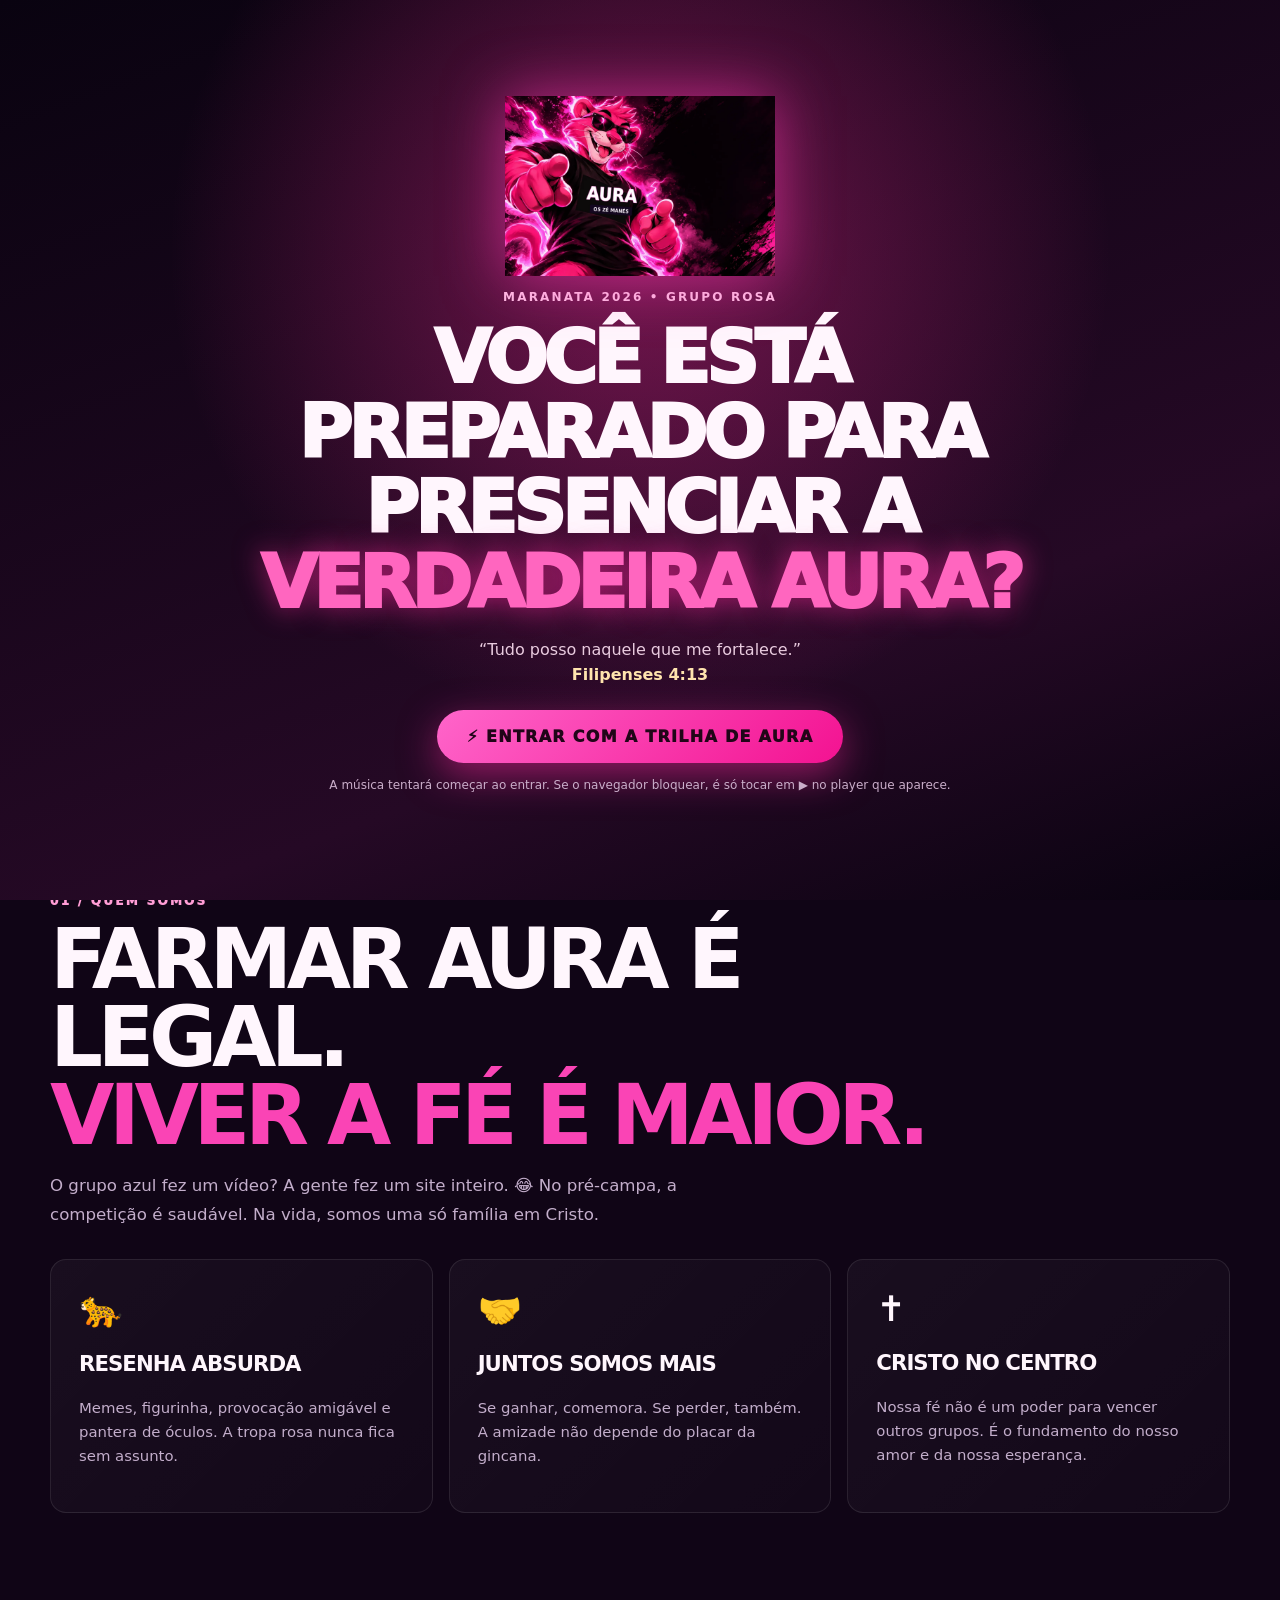
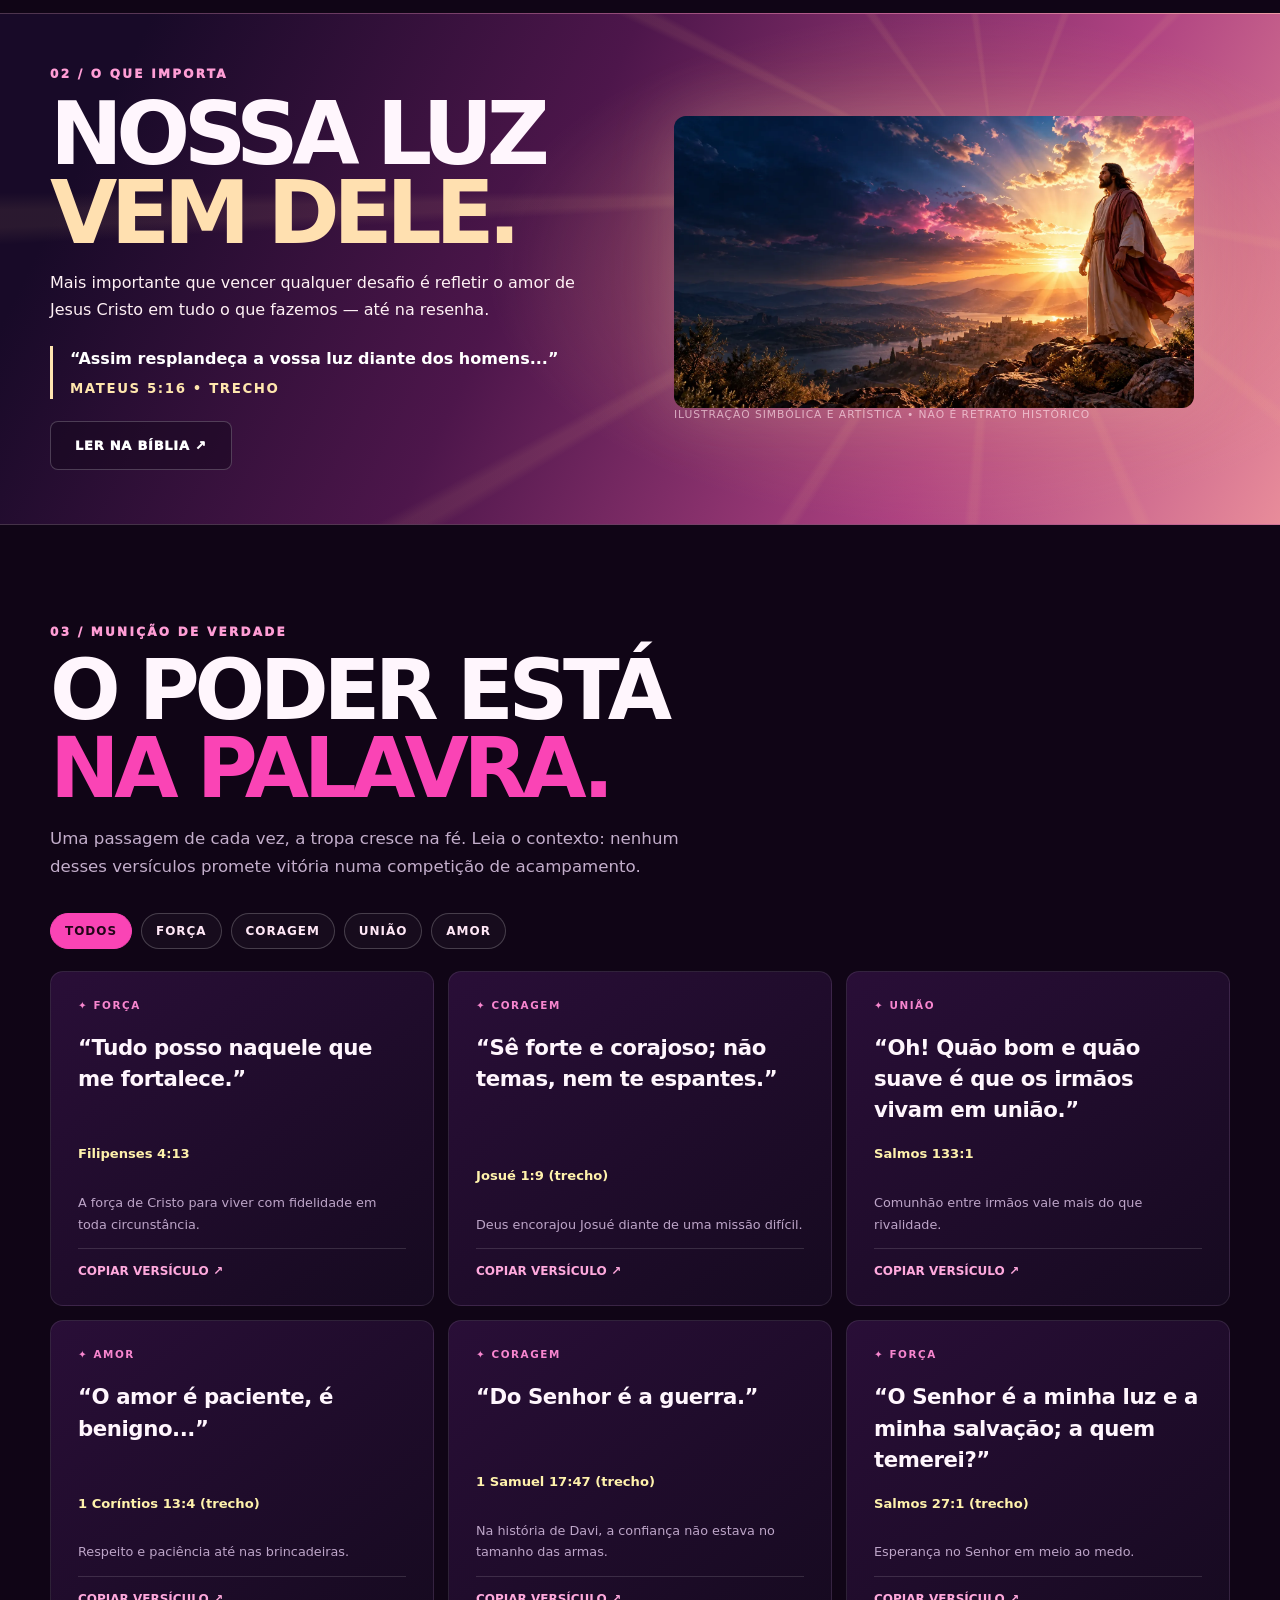
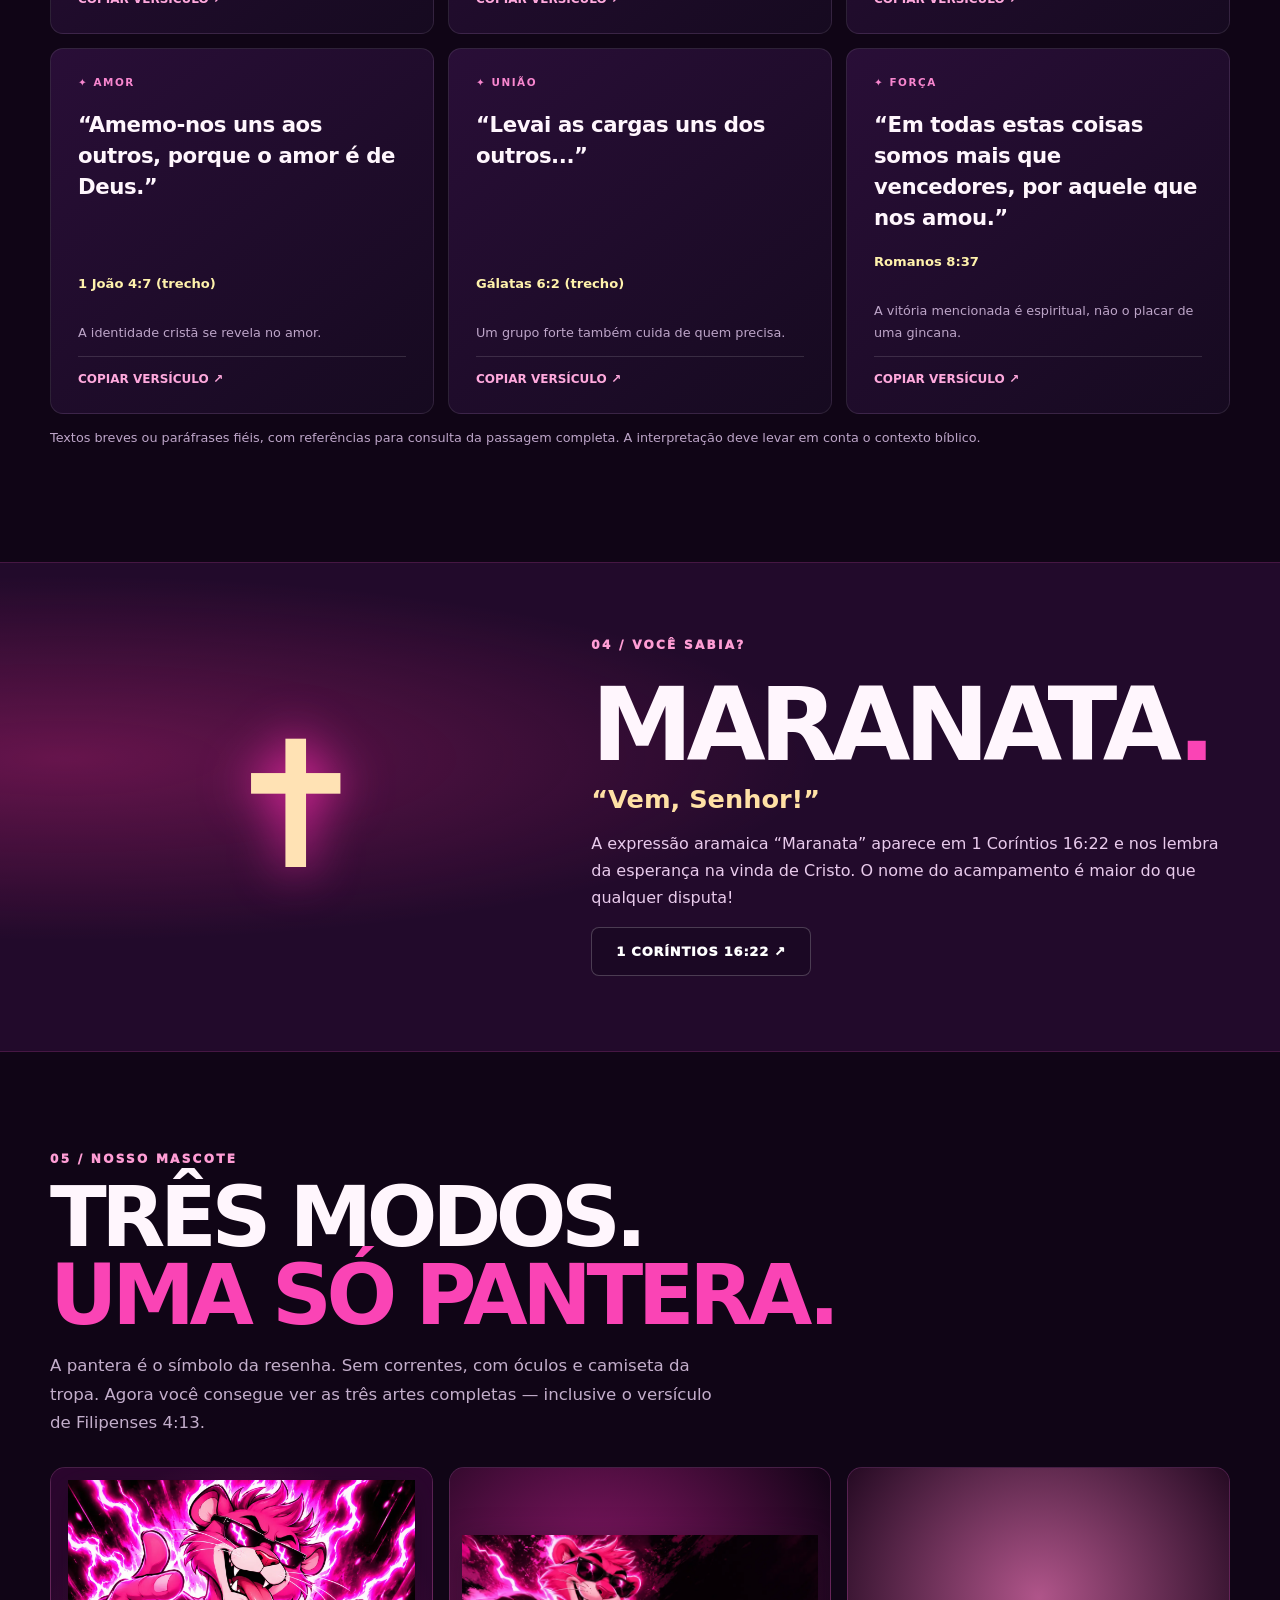
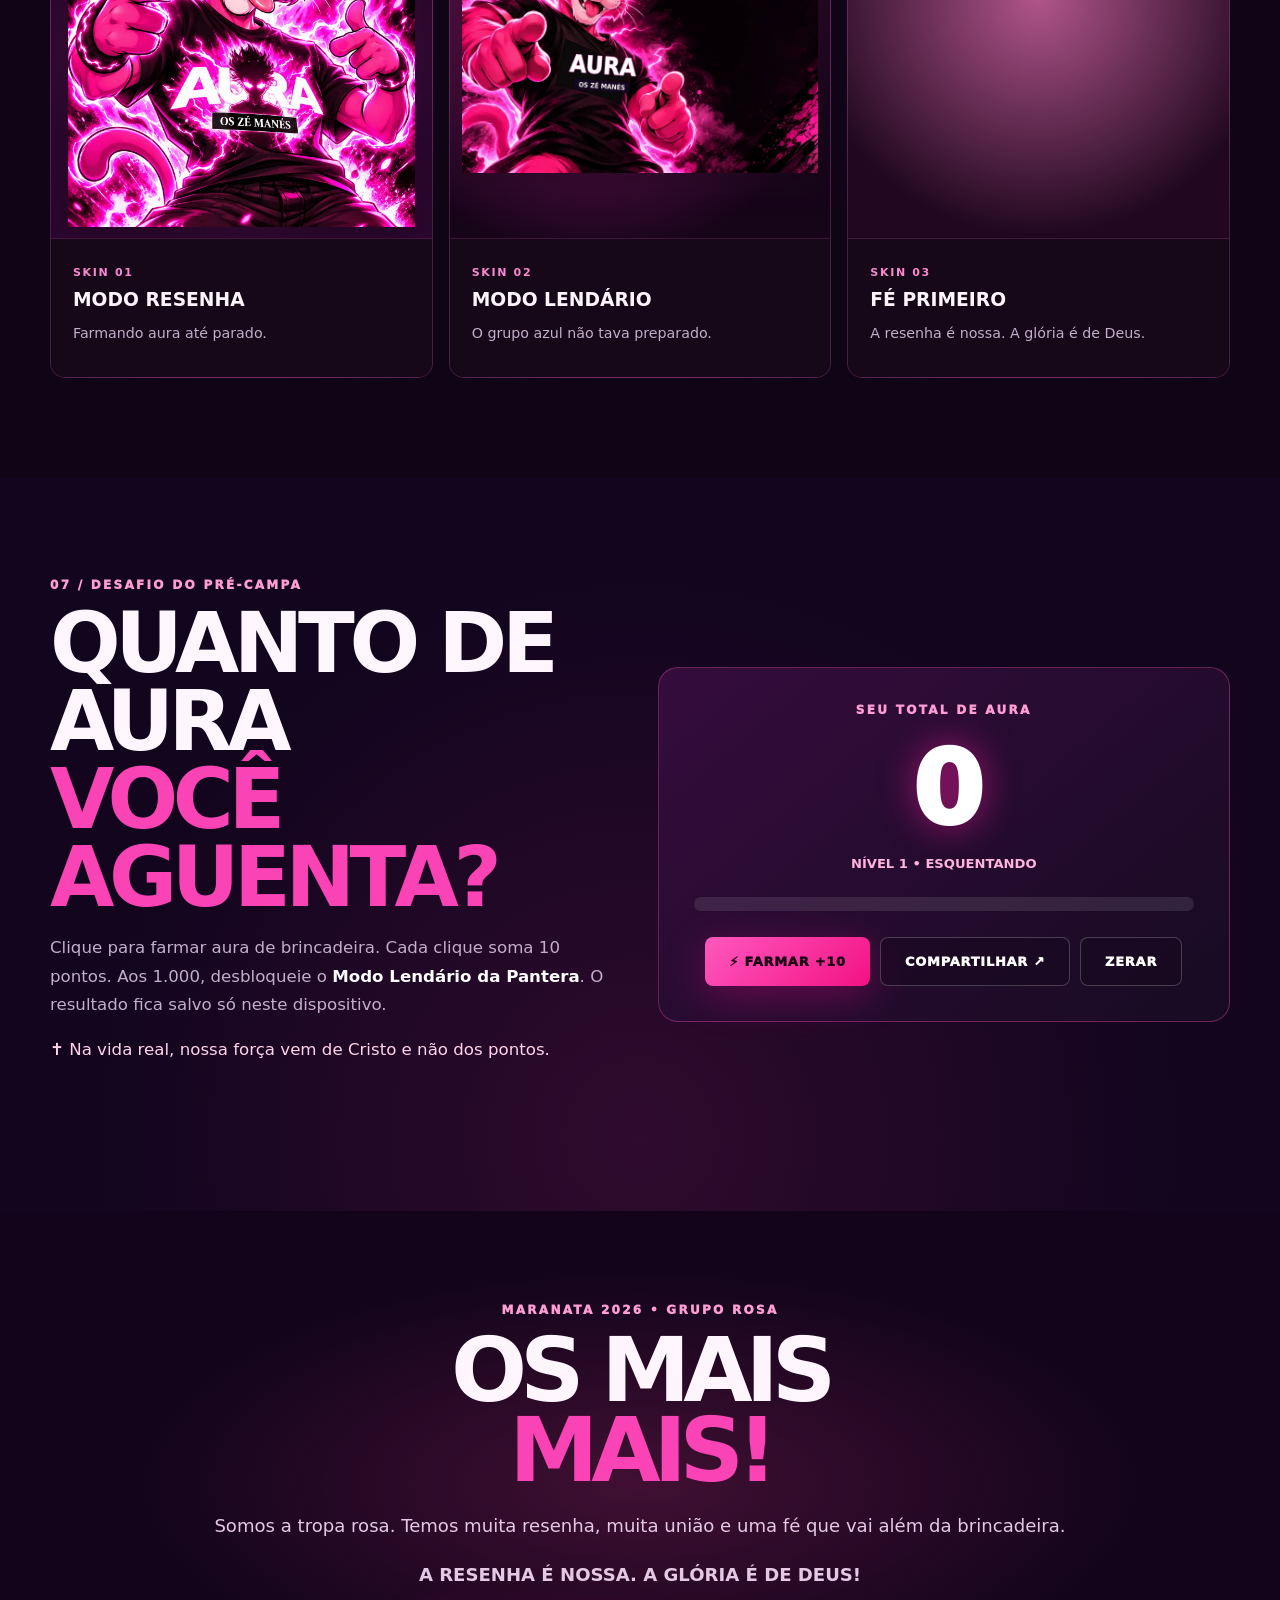
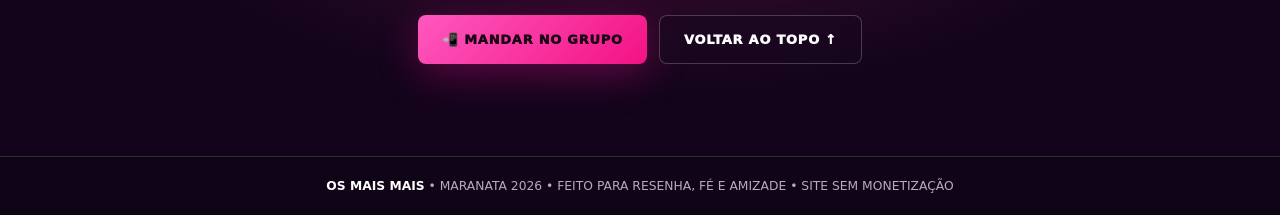
==== index.html @ e566dcb0 "feat: melhorar enquadramento da galeria e tornar trilha do YouTube controlável em navegadores" ====
<!doctype html>
<html lang="pt-BR">
<head>
<meta charset="utf-8"><meta name="viewport" content="width=device-width,initial-scale=1">
<meta name="theme-color" content="#100417">
<meta name="description" content="OS MAIS MAIS. A tropa rosa do Maranata 2026: fé, resenha, pantera e aura de brincadeira!">
<meta property="og:title" content="OS MAIS MAIS — A AURA DESPERTOU">
<meta property="og:description" content="O grupo rosa chegou. A resenha é nossa. A glória é de Deus! Maranata 2026.">
<meta property="og:type" content="website">
<title>Os Mais Mais | A Aura Despertou — Maranata 2026</title>
<style>
:root{--bg:#100516;--black:#07020d;--pink:#fa44b5;--hot:#ff158e;--soft:#fface0;--white:#fff6fd;--muted:#c3aecb;--edge:#ffffff18;--gold:#ffe2a2}
*{box-sizing:border-box}html{scroll-behavior:smooth}body{margin:0;background:var(--bg);color:var(--white);font-family:system-ui,-apple-system,Segoe UI,Roboto,Arial,sans-serif;overflow-x:hidden}button,input{font:inherit}button{cursor:pointer}a{color:inherit;text-decoration:none}a:focus-visible,button:focus-visible{outline:3px solid #fff;outline-offset:3px}::selection{background:#fa44b5;color:#12041b}.container{width:min(1180px,calc(100% - 38px));margin:auto}.visually-hidden{position:absolute;clip-path:inset(50%);width:1px;height:1px;overflow:hidden}.skip{position:absolute;left:10px;top:-70px;padding:10px;background:#fff;color:#000;z-index:99}.skip:focus{top:10px}
nav{position:sticky;top:0;z-index:40;background:#100516db;backdrop-filter:blur(22px);border-bottom:1px solid #ffffff20}.nav-row{display:flex;align-items:center;justify-content:space-between;gap:18px;min-height:74px}.logo{font-size:1.24rem;letter-spacing:-.045em;font-weight:1000;white-space:nowrap}.logo b{color:var(--pink)}.logo small{font-size:.56rem;display:block;letter-spacing:.24em;font-weight:700;color:#c8a5ce;margin-top:2px}.menu{display:flex;gap:22px;align-items:center;font-size:.76rem;font-weight:850;letter-spacing:.07em}.menu a{opacity:.81}.menu a:hover{color:var(--soft);opacity:1}.menu-button{display:none}.pill{border:1px solid #fa44b550;background:#fa44b51e;color:#ffe6f8;font-size:.7rem;font-weight:850;padding:11px 15px;border-radius:999px;white-space:nowrap}
.hero{position:relative;min-height:680px;background:radial-gradient(ellipse 60% 65% at 68% 38%,#dc0e77a1,transparent 70%),radial-gradient(ellipse 60% 50% at 32% 20%,#611b8660,transparent),linear-gradient(115deg,#090311 0%,#1a041b 60%,#25041d 100%);overflow:hidden;border-bottom:1px solid #fa44b520}.hero:before{content:"";position:absolute;inset:-30%;background:repeating-conic-gradient(from 9deg at 68% 48%,transparent 0 13deg,#ff3ead18 13.5deg 14deg,transparent 14.5deg 27deg);animation:turn 34s linear infinite;pointer-events:none}.hero:after{content:"";position:absolute;inset:0;background:linear-gradient(90deg,#0c0316 0%,#0c0316e9 30%,transparent 85%),linear-gradient(0deg,#100516 0%,transparent 22%);pointer-events:none}.hero-grid{min-height:680px;display:grid;grid-template-columns:1fr 1fr;align-items:center;position:relative;z-index:2}.hero-copy{padding:65px 0 82px;position:relative;z-index:3}.eyebrow,.label{font-size:.75rem;font-weight:950;letter-spacing:.19em;color:#ff9dd5}.eyebrow span{display:inline-block;width:8px;height:8px;border-radius:100%;background:#ff2a9b;box-shadow:0 0 0 5px #ff2a9b2b;margin-right:8px}.hero h1{margin:22px 0 14px;line-height:.83;letter-spacing:-.075em;font-size:clamp(5rem,11vw,10.5rem);font-weight:1000;text-transform:uppercase;text-shadow:0 7px 0 #33071f,0 22px 65px #ff14934f}.hero h1 strong{display:block;font-size:.62em;color:var(--pink);text-shadow:0 0 30px #f8188d7a}.hero-desc{max-width:520px;font-size:1.1rem;line-height:1.7;color:#e8d5e9}.hero-desc strong{color:#fff}.hero-actions{display:flex;flex-wrap:wrap;gap:10px;margin:28px 0}.btn{display:inline-flex;justify-content:center;align-items:center;gap:8px;border:1px solid #ffffff36;padding:15px 24px;border-radius:8px;background:#ffffff0d;color:#fff;font-size:.81rem;font-weight:1000;letter-spacing:.06em;min-height:49px;transition:transform .2s,background .2s}.btn:hover{transform:translateY(-3px);background:#ffffff1c}.btn.hot{background:linear-gradient(135deg,#ff58be,#f31284);border:none;box-shadow:0 10px 40px #fa0a9450;color:#190315}.btn.hot:hover{background:#ff65c7}.btn.outline{background:#17091f88}.hero-details{display:flex;gap:30px;font-size:.65rem;letter-spacing:.09em;color:#e5bbdf;font-weight:750;margin-top:38px}.hero-details b{display:block;color:#fff;font-size:1.17rem;letter-spacing:0}.mascot{position:relative;z-index:3;display:flex;justify-content:center;align-items:center;filter:drop-shadow(0 0 48px #ff088968)}.mascot svg{display:block;width:min(100%,530px);height:auto;animation:float 5s ease-in-out infinite}.sparkle{position:absolute;color:#ff99e5;font-size:3rem;text-shadow:0 0 25px #ff69ba;animation:twinkle 3s infinite}.sparkle.one{top:9%;right:8%}.sparkle.two{bottom:15%;left:3%;font-size:2rem;animation-delay:.7s}.sparkle.three{bottom:19%;right:0;animation-delay:1.6s}.ticker{background:#f3289b;color:#260016;overflow:hidden;padding:12px 0;white-space:nowrap;font-weight:950;letter-spacing:.17em;font-size:.75rem}.ticker span{display:inline-block;animation:marquee 28s linear infinite}
section.block{padding:100px 0}.section-heading{max-width:930px;margin-bottom:30px}.label{display:block;margin-bottom:13px}.section-heading h2{font-size:clamp(2.6rem,6.5vw,6.7rem);line-height:.94;letter-spacing:-.065em;margin:0;text-transform:uppercase}.section-heading h2 em{font-style:normal;color:var(--pink)}.section-heading p{color:var(--muted);max-width:670px;line-height:1.7;font-size:1.04rem}
.cards{display:grid;grid-template-columns:repeat(3,1fr);gap:16px}.feature{padding:28px;border:1px solid var(--edge);background:linear-gradient(135deg,#ffffff0a,#ffffff04);border-radius:16px;min-height:220px}.feature .emoji{font-size:2.2rem}.feature h3{font-size:1.33rem;letter-spacing:-.045em}.feature p{line-height:1.6;color:var(--muted);font-size:.93rem}.feature:hover{border-color:#fd4daa80}
.christ{position:relative;min-height:510px;overflow:hidden;background:radial-gradient(ellipse 36% 50% at 74% 50%,#ffbc7460,transparent),linear-gradient(116deg,#180a28 10%,#4d164b 42%,#ae4281 75%,#e88c9a);border-top:1px solid #ffdecd30;border-bottom:1px solid #ffdecd30}.christ:before{content:"";position:absolute;inset:0;background:repeating-conic-gradient(from 30deg at 78% 35%,transparent 0 13deg,#ffc78419 14deg 15deg,transparent 16deg 28deg);opacity:.8}.christ-inner{position:relative;display:grid;grid-template-columns:1.05fr 1fr;align-items:center;min-height:510px;gap:40px}.christ h2{font-size:clamp(3.3rem,6.8vw,7rem);line-height:.91;letter-spacing:-.075em;margin:14px 0}.christ h2 em{font-style:normal;color:#ffe0b0}.christ p{line-height:1.7;color:#fff1f5;max-width:540px}.christ .art{width:100%;max-width:520px;filter:drop-shadow(0 12px 65px #ffe8b646)}.disclaimer{font-size:.67rem;letter-spacing:.09em;color:#ffe1ecab}.verse-filters{display:flex;flex-wrap:wrap;gap:9px;margin:32px 0 22px}.chip{border:1px solid #ffffff35;background:#ffffff08;color:#ffe7f6;padding:10px 14px;border-radius:999px;font-size:.75rem;letter-spacing:.08em;font-weight:850}.chip[aria-pressed=true],.chip:hover{background:var(--pink);border-color:var(--pink);color:#240519}.verses{display:grid;grid-template-columns:repeat(3,1fr);gap:14px}.verse{display:flex;flex-direction:column;background:linear-gradient(142deg,#290e37,#160a20);padding:27px;border-radius:13px;border:1px solid #ffffff18;min-height:270px}.verse small{font-size:.65rem;font-weight:850;letter-spacing:.15em;color:#f886cf}.verse blockquote{font-size:1.33rem;letter-spacing:-.02em;line-height:1.46;font-weight:680;margin:21px 0}.verse .ref{color:#fff2ac;font-size:.82rem;font-weight:820;margin:auto 0 18px}.verse .copy{color:#ffa9dd;text-align:left;background:none;border:0;border-top:1px solid #ffffff22;padding:15px 0 0;font-weight:900;font-size:.75rem}.verse .copy:hover{color:#fff}.verse-note{color:#bda5c8;font-size:.8rem;line-height:1.7}
.maranata{padding:75px 0;background:radial-gradient(ellipse at 5% 40%,#fc2b9450,transparent 44%),#220a2b;border-block:1px solid #ff5dba2a}.maranata-inner{display:grid;grid-template-columns:1fr 1.3fr;align-items:center;gap:50px}.maranata-symbol{text-align:center;font-size:11rem;color:#ffe2b4;text-shadow:0 0 50px #ff2cb3;line-height:1}.maranata h2{margin:0;font-size:clamp(3.5rem,8vw,7.5rem);letter-spacing:-.065em}.maranata h2 span{color:var(--pink)}.maranata p{color:#e9cbec;line-height:1.7}.maranata .translation{font-size:1.6rem;color:#ffe1a5;font-weight:850}
.gallery{display:grid;grid-template-columns:repeat(3,1fr);gap:16px}.gallery-card{border-radius:15px;overflow:hidden;background:radial-gradient(circle at 50% 30%,#a92180,#26072d 67%);border:1px solid #ffadd125}.gallery-art{height:330px;display:flex;align-items:center;justify-content:center;overflow:hidden}.gallery-art svg{height:370px;max-width:100%;filter:drop-shadow(0 0 30px #fb1c98b8)}.gallery-card:nth-child(2) .gallery-art svg{transform:rotate(-7deg) scale(1.08)}.gallery-card:nth-child(3) .gallery-art{background:radial-gradient(circle at 50% 40%,#f6a87c,#561552 55%,#11041b)}.gallery-card:nth-child(3) .gallery-art svg{transform:scale(.94)}.gallery-text{background:#160819;padding:22px}.gallery-text small{font-size:.69rem;color:#f888d0;font-weight:900;letter-spacing:.15em}.gallery-text h3{margin:9px 0}.gallery-text p{font-size:.89rem;color:var(--muted)}
.audio-section{position:relative;padding:85px 0;background:radial-gradient(circle at 86% 50%,#ff2da72a,transparent 34%),#0c0413;border-block:1px solid #f94fa72b}.music-card{display:grid;grid-template-columns:1fr auto;align-items:center;gap:25px;border:1px solid #ff5fba77;background:linear-gradient(130deg,#3d123e,#1c0b2a 64%);border-radius:20px;padding:33px;box-shadow:0 22px 90px #0004}.music-card h2{font-size:clamp(2rem,4vw,3.6rem);letter-spacing:-.06em;margin:6px 0}.music-card p{max-width:660px;color:#e2c1e6;line-height:1.65}.music-controls{display:flex;flex-direction:column;gap:14px;align-items:center;min-width:190px}.volume{display:flex;align-items:center;gap:10px;font-size:.75rem}.volume input{accent-color:var(--pink);width:100px}.equalizer{display:flex;gap:4px;align-items:end;height:20px}.equalizer i{display:block;background:#ff79ce;width:5px;height:6px;border-radius:3px}.music-card.playing .equalizer i{animation:equal .6s ease-in-out infinite alternate}.music-card.playing .equalizer i:nth-child(2){animation-delay:.25s}.music-card.playing .equalizer i:nth-child(3){animation-delay:.1s}.music-card.playing .equalizer i:nth-child(4){animation-delay:.4s}.music-card.playing .equalizer i:nth-child(5){animation-delay:.18s}
.challenge{background:radial-gradient(ellipse at 50% 90%,#a4237530,transparent 60%),#13051e}.challenge-box{display:grid;grid-template-columns:1fr 1fr;gap:35px;align-items:center}.score-panel{background:linear-gradient(140deg,#350c3d,#170b22);border:1px solid #ff5ab052;border-radius:20px;padding:35px;text-align:center}.counter{font-size:clamp(4rem,8vw,7rem);font-weight:1000;letter-spacing:-.07em;color:#fff;margin:7px 0;text-shadow:0 0 35px #fa1c9c99}.level{font-size:.82rem;color:#ffb4dd;font-weight:900}.bar{height:14px;background:#ffffff19;border-radius:20px;overflow:hidden;margin:26px 0}.bar>i{display:block;height:100%;width:0;background:linear-gradient(90deg,#ffb1de,#f70b93);border-radius:20px;transition:width .25s}.challenge-desc{font-size:1.02rem;line-height:1.7;color:var(--muted)}.challenge-desc strong{color:#fff}.controls{display:flex;justify-content:center;flex-wrap:wrap;gap:10px}
.final{padding:92px 0;text-align:center;background:radial-gradient(ellipse at center,#85205665,transparent 55%),#13041b}.final h2{font-size:clamp(3.3rem,7vw,7rem);letter-spacing:-.08em;line-height:.9;margin:0 0 20px}.final h2 em{color:var(--pink);font-style:normal}.final p{font-size:1.13rem;color:#e4c9e4;line-height:1.7}.final .buttons{display:flex;justify-content:center;flex-wrap:wrap;gap:12px;margin-top:25px}footer{padding:22px;border-top:1px solid #ffffff24;color:#bda6bf;font-size:.77rem;text-align:center}footer strong{color:#fff}.toast{position:fixed;left:50%;bottom:24px;transform:translate(-50%,25px);opacity:0;pointer-events:none;z-index:90;background:#fff;color:#26081e;border-radius:999px;padding:12px 22px;font-size:.85rem;font-weight:800;transition:.25s;max-width:92vw;text-align:center}.toast.visible{opacity:1;transform:translate(-50%,0)}.pink-flash{position:fixed;inset:0;z-index:60;pointer-events:none;background:#ff39b31b;opacity:0}.pink-flash.active{animation:flash .5s}.pulse{animation:pulse .35s}.quote-card{border-left:3px solid #ffe5b0;padding-left:17px;margin:22px 0;color:#fff;font-weight:680;line-height:1.6}.quote-card small{display:block;color:#ffe6ad;letter-spacing:.12em;font-weight:900;margin-top:7px}
@keyframes float{0%,100%{transform:translateY(0)}50%{transform:translateY(-16px)}}@keyframes twinkle{50%{opacity:.2;transform:scale(.75)}}@keyframes marquee{to{transform:translateX(-50%)}}@keyframes turn{to{transform:rotate(360deg)}}@keyframes equal{to{height:20px}}@keyframes pulse{50%{transform:scale(1.13)}}@keyframes flash{40%{opacity:1}}
@media(max-width:850px){.menu{display:none;position:absolute;top:74px;left:0;right:0;background:#1c0927;padding:20px;flex-direction:column;gap:18px;border-bottom:1px solid #fa44b550}.menu.open{display:flex}.menu-button{display:inline-flex;background:#ffffff0a;border:1px solid #ffffff24;border-radius:8px;color:white;padding:9px 12px;font-weight:900}.nav-row>.pill{display:none}.hero-grid{grid-template-columns:1fr;min-height:810px}.hero-copy{padding:72px 0 10px}.hero .mascot{position:absolute;right:-18%;bottom:-72px;width:70%;opacity:.8}.hero:after{background:linear-gradient(180deg,#100416 0%,transparent 75%,#100516 100%)}.hero-desc{max-width:540px}.cards,.verses{grid-template-columns:repeat(2,1fr)}.gallery{grid-template-columns:repeat(2,1fr)}.gallery-card:last-child{grid-column:span 2}.christ-inner{grid-template-columns:1fr 1fr}.challenge-box{grid-template-columns:1fr}.challenge-box .section-heading{margin:0}.music-card{grid-template-columns:1fr}}
@media(max-width:560px){.container{width:calc(100% - 30px)}.hero,.hero-grid{min-height:730px}.hero h1{font-size:clamp(4.8rem,19vw,7rem);letter-spacing:-.08em}.hero-copy{padding-top:60px}.hero .mascot{width:98%;right:-40%;bottom:-20px;opacity:.8}.hero-desc{font-size:.96rem;max-width:90%}.hero-details{gap:16px;font-size:.54rem}.hero-details b{font-size:.92rem}.hero-actions{gap:8px}.btn{padding:13px 15px;font-size:.74rem}.cards,.verses,.gallery{grid-template-columns:1fr}.gallery-card:last-child{grid-column:auto}.gallery-art{height:280px}.christ-inner{grid-template-columns:1fr;gap:0;padding-top:70px;padding-bottom:50px}.christ .art{height:240px;margin:auto;object-fit:contain}.christ h2{font-size:3.5rem}.maranata-inner{grid-template-columns:1fr;gap:10px}.maranata-symbol{font-size:5rem}.music-card{padding:23px}.music-controls{align-items:stretch}.score-panel{padding:25px}.counter{font-size:4.7rem}.section-heading h2{font-size:clamp(2.8rem,12vw,4.7rem)}section.block{padding:68px 0}.maranata{padding:55px 0}.final{padding:65px 0}}@media(prefers-reduced-motion:reduce){*,*:before,*:after{animation-duration:.01ms!important;scroll-behavior:auto!important;transition-duration:.01ms!important}}
.mascot>img{width:min(100%,530px);height:auto;max-height:640px;object-fit:contain;animation:float 5s ease-in-out infinite}.gallery-art img{width:100%;height:100%;object-fit:cover}.christ .art-photo{display:block;width:100%;max-width:520px;max-height:440px;object-fit:cover;object-position:center;border-radius:12px;box-shadow:0 0 65px #ffe8b630}.youtube-shell{position:relative;width:min(100%,530px);aspect-ratio:16/9;margin:22px 0 0;border-radius:12px;overflow:hidden;border:1px solid #f55bbd6b;background:#110319}.youtube-shell iframe{display:block;width:100%;height:100%;border:0}

/* Intro cinematográfica e responsiva */
body.intro-active{overflow:hidden}.intro-screen{position:fixed;inset:0;z-index:1000;display:grid;place-items:center;overflow:auto;background:radial-gradient(ellipse at 50% 28%,#ef2a9270,transparent 52%),linear-gradient(160deg,#090310,#250925 70%,#090310);padding:22px;transition:opacity .7s,visibility .7s}.intro-screen.hidden{opacity:0;visibility:hidden;pointer-events:none}.intro-content{position:relative;max-width:840px;width:100%;text-align:center;padding:18px 5px}.intro-panther{display:block;margin:0 auto 14px;width:min(65vw,270px);max-height:32vh;object-fit:contain;filter:drop-shadow(0 0 30px #fb37b0a0);animation:float 4s ease-in-out infinite}.intro-kicker{color:#ffc1e6;font-size:.75rem;font-weight:900;letter-spacing:.18em}.intro-title{font-size:clamp(2rem,6vw,4.6rem);line-height:1.02;letter-spacing:-.06em;margin:16px auto;font-weight:1000}.intro-title span{color:#ff66bf;text-shadow:0 0 28px #f42998a0}.intro-verse{color:#e9cbdf;line-height:1.6;margin:14px auto 22px}.intro-verse strong{display:block;color:#ffe4ae}.intro-button{border:0;border-radius:999px;padding:17px 30px;background:linear-gradient(135deg,#ff65ca,#f31291);color:#210518;font-weight:1000;letter-spacing:.08em;box-shadow:0 12px 38px #fa299c85}.intro-button:hover{transform:translateY(-2px)}.intro-note{font-size:.75rem;color:#caaeca;margin-top:15px}.intro-flash{position:fixed;inset:0;z-index:1001;pointer-events:none;opacity:0;background:radial-gradient(circle,#ff9de59c,transparent 70%)}.intro-flash.active{animation:flash .7s ease}@media(max-width:560px){.intro-panther{width:min(75vw,230px);max-height:29vh}.intro-content{padding:0}.intro-title{font-size:clamp(2.1rem,9vw,3.1rem)}.intro-button{width:100%}}@media(prefers-reduced-motion:reduce){.intro-screen{transition:none}.intro-panther{animation:none}}
.mini-music[hidden]{display:none!important}.mini-music{position:fixed;bottom:12px;right:12px;z-index:70;background:#200b2dea;border:1px solid #f653b87a;border-radius:999px;box-shadow:0 8px 28px #0008;padding:10px 15px;pointer-events:none;max-width:calc(100vw - 24px)}.mini-music-label{display:block;letter-spacing:.09em;color:#ffb7e1;font-weight:900;font-size:.7rem;white-space:nowrap}.mini-music iframe{position:absolute;left:-9999px;top:0;width:200px;height:113px;border:0;pointer-events:none}@media(max-width:560px){.mini-music{bottom:8px;right:8px;padding:8px 12px}.mini-music-label{font-size:.62rem}}

/* Galeria V3: imagens completas, sem cortar o personagem ou a Bíblia. */
.gallery{align-items:stretch}
.gallery-card{display:flex;flex-direction:column;transition:transform .22s ease,border-color .22s ease,box-shadow .22s ease}
.gallery-card:hover{transform:translateY(-5px);border-color:#ff82d188;box-shadow:0 16px 55px #fc2a8740}
.gallery-art{height:clamp(295px,29vw,380px);padding:12px;isolation:isolate;position:relative;background:radial-gradient(ellipse at center,#e339a044,#2b062e 75%)}
.gallery-art:after{content:"";pointer-events:none;position:absolute;inset:0;border-bottom:1px solid #ff64c52b}
.gallery-art img{position:relative;z-index:1;width:100%;height:100%;object-fit:contain;object-position:center;filter:drop-shadow(0 8px 15px #1c071c88);transition:transform .25s ease}
.gallery-card:hover .gallery-art img{transform:scale(1.035)}
.gallery-card:nth-child(2) .gallery-art{background:radial-gradient(circle at 38% 35%,#8f196c,#160419 77%)}
.gallery-card:nth-child(3) .gallery-art{background:radial-gradient(circle at 50% 35%,#b0558a,#210820 77%)}
.gallery-text{flex:1}
.hero .mascot>img{-webkit-mask-image:radial-gradient(ellipse 78% 79% at 48% 50%,#000 50%,transparent 99%);mask-image:radial-gradient(ellipse 78% 79% at 48% 50%,#000 50%,transparent 99%)}
/* Player visível: se o autoplay falhar, a pessoa pode apertar Play diretamente no YouTube. */
.mini-music[hidden],.music-opener[hidden]{display:none!important}
.mini-music{position:fixed;right:16px;bottom:16px;z-index:110;width:min(355px,calc(100vw - 32px));max-height:min(85vh,460px);overflow-y:auto;padding:13px;border:1px solid #ff68c991;border-radius:17px;background:#17091feb;backdrop-filter:blur(20px);box-shadow:0 16px 65px #030004c7;pointer-events:auto}
.mini-music-header{display:flex;gap:12px;align-items:center;justify-content:space-between;margin-bottom:10px}
.mini-music-label{color:#ffb7e1;font-size:.73rem;font-weight:950;letter-spacing:.07em;white-space:normal}
.mini-music iframe{display:block;position:static;width:100%;height:214px;min-height:200px;border:0;border-radius:9px;background:#100516;pointer-events:auto}
.music-close{font-weight:900;border-radius:50%;background:#ffffff16;color:#fff;border:1px solid #ffffff24;width:30px;height:30px;flex-shrink:0}
.music-close:hover,.music-reload:hover{background:#fc65c551}
.music-hint{font-size:.74rem;color:#e6d1e5;line-height:1.45;margin:10px 0}
.music-links{display:flex;align-items:center;justify-content:space-between;gap:12px;flex-wrap:wrap}
.music-reload{font-size:.68rem;font-weight:900;color:#fff;background:#fb55b324;border:1px solid #ff64bc55;padding:10px;border-radius:8px}
.music-links a{font-size:.68rem;font-weight:900;color:#ffbadf;text-decoration:underline}
.music-opener{position:fixed;bottom:15px;right:15px;z-index:105;color:#fff;background:#7f125a;border:1px solid #ff89d3;border-radius:999px;padding:12px 18px;box-shadow:0 6px 30px #000a;font-weight:900;font-size:.78rem}
@media(max-width:560px){
.gallery-art{height:350px}
.mini-music{right:8px;bottom:8px;width:min(320px,calc(100vw - 16px));padding:10px;max-height:70vh}
.mini-music iframe{height:200px}
.music-opener{right:8px;bottom:8px}
}
@media(prefers-reduced-motion:reduce){.gallery-card,.gallery-art img{transition:none}}

</style>
</head>
<body class="intro-active">
<div class="intro-screen" id="introScreen" role="dialog" aria-modal="true" aria-labelledby="introTitle"><div class="intro-content"><img class="intro-panther" src="assets/pantera-poster.webp" alt="Pantera Rosa dos Mais Mais com aura" onerror="this.style.display='none'"><p class="intro-kicker">MARANATA 2026 • GRUPO ROSA</p><h1 class="intro-title" id="introTitle">VOCÊ ESTÁ PREPARADO PARA PRESENCIAR A <span>VERDADEIRA AURA?</span></h1><p class="intro-verse">“Tudo posso naquele que me fortalece.”<strong>Filipenses 4:13</strong></p><button id="enterSiteBtn" class="intro-button" type="button">⚡ ENTRAR COM A TRILHA DE AURA</button><p class="intro-note">A música tentará começar ao entrar. Se o navegador bloquear, é só tocar em ▶ no player que aparece.</p></div></div><div class="intro-flash" id="introFlash" aria-hidden="true"></div><aside id="miniMusic" class="mini-music" hidden aria-label="Player de música da aura"><div class="mini-music-header"><span class="mini-music-label">♫ TRILHA DE AURA • MARANATA</span><button type="button" class="music-close" id="closeMusic" aria-label="Fechar e parar a música">✕</button></div><iframe id="youtubePlayer" title="Vídeo musical da aura no YouTube" allow="autoplay; encrypted-media; picture-in-picture; fullscreen" referrerpolicy="strict-origin-when-cross-origin" allowfullscreen></iframe><p id="musicHint" role="status" class="music-hint">Se a música não começar, toque em ▶ no vídeo. Alguns navegadores bloqueiam áudio automático.</p><div class="music-links"><button type="button" id="reloadMusic" class="music-reload">↻ TENTAR NOVAMENTE</button><a href="https://youtu.be/-xUkPo2q3zc" target="_blank" rel="noopener noreferrer" title="Abrir música diretamente no YouTube">OUVIR NO YOUTUBE ↗</a></div></aside><button type="button" class="music-opener" id="openMusic" hidden>♫ ABRIR MÚSICA</button>

<a class="skip" href="#inicio">Pular para o conteúdo</a>
<!-- Arte vetorial original: mascote felino estilizado, criada exclusivamente com SVG/CSS. -->
<svg width="0" height="0" aria-hidden="true" style="position:absolute;overflow:hidden"><defs>
<radialGradient id="fur" cx=".3" cy=".2" r=".85"><stop stop-color="#ffb3e2"/><stop offset=".36" stop-color="#ff5fba"/><stop offset="1" stop-color="#b80d66"/></radialGradient>
<linearGradient id="shirt" x1="0" y1="0" x2="1" y2="1"><stop stop-color="#282338"/><stop offset="1" stop-color="#06030c"/></linearGradient>
<linearGradient id="glasses" x1="0" y1="0" x2=".8" y2="1"><stop stop-color="#6e3576"/><stop offset=".25" stop-color="#0d071b"/><stop offset=".83" stop-color="#07020e"/></linearGradient>
<symbol id="pantera" viewBox="0 0 500 610">
<ellipse cx="250" cy="534" rx="220" ry="43" fill="#ff208b" opacity=".2"/>
<path d="M129 462 C-10 480 5 335 75 373 C124 407 43 431 45 383" fill="none" stroke="#79104b" stroke-width="40" stroke-linecap="round"/><path d="M129 462 C-10 480 5 335 75 373 C124 407 43 431 45 383" fill="none" stroke="#f449ab" stroke-width="30" stroke-linecap="round"/>
<path d="M166 337 C108 338 76 397 83 523 Q246 585 420 523 C428 426 395 349 328 330Z" fill="url(#shirt)" stroke="#ff9bdf" stroke-width="5"/>
<path d="M137 354 Q62 325 39 423 Q26 454 70 470 Q110 472 139 425Z" fill="url(#fur)" stroke="#6f0645" stroke-width="5"/>
<path d="M364 352 Q438 323 466 419 Q482 451 432 473 Q393 463 363 427Z" fill="url(#fur)" stroke="#6f0645" stroke-width="5"/>
<circle cx="68" cy="414" r="42" fill="#fb54b4" stroke="#710b45" stroke-width="5"/><circle cx="435" cy="414" r="42" fill="#fb54b4" stroke="#710b45" stroke-width="5"/>
<ellipse cx="123" cy="157" rx="53" ry="71" fill="url(#fur)" stroke="#800946" stroke-width="6" transform="rotate(-18 123 157)"/><ellipse cx="123" cy="157" rx="28" ry="43" fill="#ef9acb" transform="rotate(-18 123 157)"/>
<ellipse cx="374" cy="157" rx="53" ry="71" fill="url(#fur)" stroke="#800946" stroke-width="6" transform="rotate(18 374 157)"/><ellipse cx="374" cy="157" rx="28" ry="43" fill="#ef9acb" transform="rotate(18 374 157)"/>
<path d="M151 169 Q118 116 160 96 Q163 52 195 77 Q214 28 250 75 Q291 16 307 80 Q351 44 342 107 Q390 126 346 168Z" fill="#f11f94" stroke="#7b0b56" stroke-width="6"/>
<ellipse cx="252" cy="222" rx="156" ry="144" fill="url(#fur)" stroke="#7b0549" stroke-width="7"/>
<ellipse cx="174" cy="271" rx="91" ry="65" fill="#ffb9df" stroke="#950f61" stroke-width="4"/><ellipse cx="322" cy="271" rx="91" ry="65" fill="#ffb9df" stroke="#950f61" stroke-width="4"/>
<path d="M164 288 Q250 374 336 287 Q319 377 250 389 Q182 379 164 288Z" fill="#260713" stroke="#780833" stroke-width="5"/>
<path d="M225 344 Q250 319 273 345 L270 380 Q248 413 225 383Z" fill="#ff457c"/>
<path d="M168 292 L185 307 193 292 M302 292 L312 309 328 292" fill="#fff" stroke="#fff" stroke-width="6" stroke-linejoin="round"/>
<path d="M224 245 Q252 234 280 245 L250 277Z" fill="#bf0b62" stroke="#84043c" stroke-width="4"/>
<path d="M118 220 Q150 212 180 218 L176 256 Q137 262 120 238Z M316 220 Q352 209 385 220 L371 253 Q334 264 319 251Z" fill="url(#glasses)" stroke="#130711" stroke-width="10" stroke-linejoin="round"/>
<path d="M178 227 L317 229 M127 226 L97 218 M374 226 L400 218" fill="none" stroke="#160a18" stroke-width="10" stroke-linecap="round"/>
<path d="M140 229 L162 226 M328 230 L348 226" stroke="#ffddf5" stroke-width="5" opacity=".7"/>
<path d="M172 281 L100 270 M171 297 L93 307 M327 281 L400 270 M330 297 L407 307" stroke="#ffe4f4" stroke-width="3" stroke-linecap="round"/>
<path d="M156 175 Q180 160 207 166 M297 166 Q324 161 347 175" fill="none" stroke="#88094c" stroke-width="9" stroke-linecap="round"/>
<g transform="translate(175 425)" text-anchor="middle"><text x="75" y="0" font-size="54" fill="#fff" font-weight="1000" paint-order="stroke" stroke="#cf067a" stroke-width="5">AURA</text><rect x="5" y="12" width="145" height="30" rx="2" fill="#fa2ba2"/><text x="78" y="32" font-size="17" fill="#fff" font-weight="900">OS ZÉ MANÉS</text></g>
<path d="M189 555 H312" stroke="#fd55b1" stroke-width="8" stroke-linecap="round"/>
</symbol>
<symbol id="cross" viewBox="0 0 220 260"><path d="M98 0 H122 V89 H211 V113 H122 V260 H98 V113 H9 V89 H98Z" fill="#ffe8ac"/></symbol>
</defs></svg>
<nav><div class="container nav-row">
<a class="logo" href="#inicio">✦ OS <b>MAIS MAIS</b><small>MARANATA 2026 • GRUPO ROSA</small></a>
<button class="menu-button" id="menuBtn" aria-controls="menu" aria-expanded="false">☰ MENU</button>
<div class="menu" id="menu"><a href="#proposito">A TROPA</a><a href="#cristo">NOSSA FÉ</a><a href="#palavra">VERSÍCULOS</a><a href="#mascote">PANTERA</a><a href="#aura">FARMAR AURA</a></div>
<a href="#aura" class="pill">⚡ FARMAR AURA</a></div></nav>
<main>
<section class="hero" id="inicio"><div class="container hero-grid"><div class="hero-copy"><div class="eyebrow"><span></span>A TEMPORADA DA RESENHA COMEÇOU</div><h1>A AURA<strong>DESPERTOU.</strong></h1><p class="hero-desc">Disseram que o grupo azul tinha farmado aura... <strong>mas esqueceram que a Pantera Rosa estava chegando.</strong> Nossa resenha é grande. Nossa fé é ainda maior.</p><div class="hero-actions"><a class="btn hot" href="#aura">⚡ FARMAR AURA</a><a class="btn outline" href="#aura">⚡ LIBERAR AURA</a></div><div class="hero-details"><span><b>01</b>PROPÓSITO</span><span><b>100%</b>RESENHA</span><span><b>∞</b>AURA DE BRINCADEIRA</span></div></div><div class="mascot"><div class="sparkle one">✦</div><div class="sparkle two">⚡</div><div class="sparkle three">✦</div><svg role="img" aria-label="Mascote dos Mais Mais: pantera rosa divertida, de óculos e camiseta AURA Os Zé Manés"><use href="#pantera"></use></svg></div></div></section>
<div class="ticker"><span>✦ CRISTO EM PRIMEIRO LUGAR ✦ AURA ROSA ✦ O GRUPO AZUL NÃO ESPERAVA POR ESSA ✦ MARANATA 2026 ✦ A RESENHA NÃO PARA ✦ CRISTO EM PRIMEIRO LUGAR ✦ AURA ROSA ✦ O GRUPO AZUL NÃO ESPERAVA POR ESSA ✦ MARANATA 2026 ✦ A RESENHA NÃO PARA ✦ </span></div>
<section class="block" id="proposito"><div class="container"><div class="section-heading"><span class="label">01 / QUEM SOMOS</span><h2>FARMAR AURA É LEGAL.<br><em>VIVER A FÉ É MAIOR.</em></h2><p>O grupo azul fez um vídeo? A gente fez um site inteiro. 😂 No pré-campa, a competição é saudável. Na vida, somos uma só família em Cristo.</p></div><div class="cards"><article class="feature"><div class="emoji">🐆</div><h3>RESENHA ABSURDA</h3><p>Memes, figurinha, provocação amigável e pantera de óculos. A tropa rosa nunca fica sem assunto.</p></article><article class="feature"><div class="emoji">🤝</div><h3>JUNTOS SOMOS MAIS</h3><p>Se ganhar, comemora. Se perder, também. A amizade não depende do placar da gincana.</p></article><article class="feature"><div class="emoji">✝️</div><h3>CRISTO NO CENTRO</h3><p>Nossa fé não é um poder para vencer outros grupos. É o fundamento do nosso amor e da nossa esperança.</p></article></div></div></section>
<section class="christ" id="cristo"><div class="container christ-inner"><div><span class="label">02 / O QUE IMPORTA</span><h2>NOSSA LUZ<br><em>VEM DELE.</em></h2><p>Mais importante que vencer qualquer desafio é refletir o amor de Jesus Cristo em tudo o que fazemos — até na resenha.</p><div class="quote-card">“Assim resplandeça a vossa luz diante dos homens...”<small>MATEUS 5:16 • TRECHO</small></div><a class="btn outline" href="https://www.bible.com/pt/bible/1608/MAT.5.16" target="_blank" rel="noopener noreferrer">LER NA BÍBLIA ↗</a></div><div><svg class="art" viewBox="0 0 480 450" role="img" aria-label="Representação simbólica de Jesus em uma paisagem iluminada"><defs><radialGradient id="halo"><stop stop-color="#fffae0" stop-opacity=".8"/><stop offset="1" stop-color="#ffe39c" stop-opacity="0"/></radialGradient></defs><circle cx="270" cy="159" r="175" fill="url(#halo)"/><circle cx="270" cy="160" r="56" fill="#ffe3a2" opacity=".5"/><path d="M0 370 Q90 270 190 366 Q270 286 480 358 V450 H0Z" fill="#5a1b53"/><path d="M190 380 Q238 327 262 252 Q268 243 285 252 Q312 325 358 383Z" fill="#f4d5c0"/><path d="M234 269 Q206 290 204 373 L253 371 271 271Z" fill="#7d3455"/><path d="M263 260 Q281 277 291 264 Q330 304 341 378 L269 377Z" fill="#f8dcc5"/><ellipse cx="270" cy="218" rx="29" ry="41" fill="#cc957b"/><path d="M241 218 Q225 154 268 163 Q311 167 300 225 Q285 188 267 193 Q247 190 241 218Z" fill="#402c35"/><path d="M245 230 Q248 268 270 264 Q292 261 296 229 Q287 247 277 247 L269 256 260 247 Q250 246 245 230Z" fill="#634044"/><path d="M268 260 Q281 247 298 258 L314 324 Q272 332 231 324 L239 264Z" fill="#eee4cc"/><path d="M234 291 Q196 318 184 374 M311 292 Q348 325 362 371" fill="none" stroke="#f7dec9" stroke-width="25" stroke-linecap="round"/><path d="M110 397 Q248 362 480 399 V451 H0V408Z" fill="#1b0a25"/></svg><div class="disclaimer">ILUSTRAÇÃO SIMBÓLICA E ARTÍSTICA • NÃO É RETRATO HISTÓRICO</div></div></div></section>
<section class="block" id="palavra"><div class="container"><div class="section-heading"><span class="label">03 / MUNIÇÃO DE VERDADE</span><h2>O PODER ESTÁ<br><em>NA PALAVRA.</em></h2><p>Uma passagem de cada vez, a tropa cresce na fé. Leia o contexto: nenhum desses versículos promete vitória numa competição de acampamento.</p></div><div class="verse-filters" id="filters" aria-label="Filtrar versículos"><button class="chip" data-topic="todos" aria-pressed="true">TODOS</button><button class="chip" data-topic="força" aria-pressed="false">FORÇA</button><button class="chip" data-topic="coragem" aria-pressed="false">CORAGEM</button><button class="chip" data-topic="união" aria-pressed="false">UNIÃO</button><button class="chip" data-topic="amor" aria-pressed="false">AMOR</button></div><div class="verses" id="verses"></div><p class="verse-note">Textos breves ou paráfrases fiéis, com referências para consulta da passagem completa. A interpretação deve levar em conta o contexto bíblico.</p></div></section>
<section class="maranata" id="maranata"><div class="container maranata-inner"><div class="maranata-symbol">✝</div><div><span class="label">04 / VOCÊ SABIA?</span><h2>MARANATA<span>.</span></h2><div class="translation">“Vem, Senhor!”</div><p>A expressão aramaica “Maranata” aparece em 1 Coríntios 16:22 e nos lembra da esperança na vinda de Cristo. O nome do acampamento é maior do que qualquer disputa!</p><a class="btn outline" target="_blank" rel="noopener noreferrer" href="https://www.bible.com/pt/bible/1608/1CO.16.22">1 CORÍNTIOS 16:22 ↗</a></div></div></section>
<section class="block" id="mascote"><div class="container"><div class="section-heading"><span class="label">05 / NOSSO MASCOTE</span><h2>TRÊS MODOS.<br><em>UMA SÓ PANTERA.</em></h2><p>A pantera é o símbolo da resenha. Sem correntes, com óculos e camiseta da tropa. Agora você consegue ver as três artes completas — inclusive o versículo de Filipenses 4:13.</p></div><div class="gallery"><article class="gallery-card"><div class="gallery-art"><svg role="img" aria-label="Pantera rosa modo resenha"><use href="#pantera"></use></svg></div><div class="gallery-text"><small>SKIN 01</small><h3>MODO RESENHA</h3><p>Farmando aura até parado.</p></div></article><article class="gallery-card"><div class="gallery-art"><svg role="img" aria-label="Pantera rosa modo lendário"><use href="#pantera"></use></svg></div><div class="gallery-text"><small>SKIN 02</small><h3>MODO LENDÁRIO</h3><p>O grupo azul não tava preparado.</p></div></article><article class="gallery-card"><div class="gallery-art"><svg role="img" aria-label="Pantera rosa modo fé"><use href="#pantera"></use></svg></div><div class="gallery-text"><small>SKIN 03</small><h3>FÉ PRIMEIRO</h3><p>A resenha é nossa. A glória é de Deus.</p></div></article></div></div></section>
<section class="block challenge" id="aura"><div class="container challenge-box"><div class="section-heading"><span class="label">07 / DESAFIO DO PRÉ-CAMPA</span><h2>QUANTO DE AURA<br><em>VOCÊ AGUENTA?</em></h2><p class="challenge-desc">Clique para farmar aura de brincadeira. Cada clique soma 10 pontos. Aos 1.000, desbloqueie o <strong>Modo Lendário da Pantera</strong>. O resultado fica salvo só neste dispositivo.</p><p style="color:#ffd4eb">✝ Na vida real, nossa força vem de Cristo e não dos pontos.</p></div><div class="score-panel"><span class="label">SEU TOTAL DE AURA</span><div class="counter" id="score" aria-live="polite">0</div><div class="level" id="level">NÍVEL 1 • ESQUENTANDO</div><div class="bar" role="progressbar" aria-label="Progresso para 1000 de aura" aria-valuemin="0" aria-valuemax="100" aria-valuenow="0" id="progress"><i id="fill"></i></div><div class="controls"><button class="btn hot" type="button" id="farm">⚡ FARMAR +10</button><button class="btn outline" type="button" id="shareAura">COMPARTILHAR ↗</button><button class="btn outline" type="button" id="resetAura">ZERAR</button></div></div></div></section>
<section class="final"><div class="container"><span class="label">MARANATA 2026 • GRUPO ROSA</span><h2>OS MAIS<br><em>MAIS!</em></h2><p>Somos a tropa rosa. Temos muita resenha, muita união e uma fé que vai além da brincadeira.</p><p><strong>A RESENHA É NOSSA. A GLÓRIA É DE DEUS!</strong></p><div class="buttons"><button class="btn hot" id="shareSite" type="button">📲 MANDAR NO GRUPO</button><a class="btn outline" href="#inicio">VOLTAR AO TOPO ↑</a></div></div></section>
</main><footer><strong>OS MAIS MAIS</strong> • MARANATA 2026 • FEITO PARA RESENHA, FÉ E AMIZADE • SITE SEM MONETIZAÇÃO</footer>
<div id="toast" class="toast" role="status"></div><div id="flash" class="pink-flash" aria-hidden="true"></div>
<script>
(function(){
'use strict';
const $=id=>document.getElementById(id);
const menu=$('menu'); $('menuBtn').addEventListener('click',()=>{const open=menu.classList.toggle('open');$('menuBtn').setAttribute('aria-expanded',String(open));});
menu.querySelectorAll('a').forEach(a=>a.addEventListener('click',()=>{menu.classList.remove('open');$('menuBtn').setAttribute('aria-expanded','false');}));
let toastTimer;const toast=m=>{const el=$('toast');el.textContent=m;el.classList.add('visible');clearTimeout(toastTimer);toastTimer=setTimeout(()=>el.classList.remove('visible'),2600);};
async function share(message){const payload={title:'Os Mais Mais — Maranata 2026',text:message,url:location.href};try{if(navigator.share){await navigator.share(payload);return;}}catch(e){if(e.name==='AbortError')return;}try{await navigator.clipboard.writeText(message+' '+location.href);toast('Copiado! Cole no grupo do WhatsApp.');}catch{const url='https://wa.me/?text='+encodeURIComponent(message+' '+location.href);window.open(url,'_blank','noopener,noreferrer');}}
$('shareSite').addEventListener('click',()=>share('🐆💗 OS MAIS MAIS chegaram! A aura rosa despertou no Maranata 2026. A resenha é nossa e a glória é de Deus!'));
const passages=[
{theme:'força',txt:'Tudo posso naquele que me fortalece.',ref:'Filipenses 4:13',note:'A força de Cristo para viver com fidelidade em toda circunstância.'},
{theme:'coragem',txt:'Sê forte e corajoso; não temas, nem te espantes.',ref:'Josué 1:9 (trecho)',note:'Deus encorajou Josué diante de uma missão difícil.'},
{theme:'união',txt:'Oh! Quão bom e quão suave é que os irmãos vivam em união.',ref:'Salmos 133:1',note:'Comunhão entre irmãos vale mais do que rivalidade.'},
{theme:'amor',txt:'O amor é paciente, é benigno...',ref:'1 Coríntios 13:4 (trecho)',note:'Respeito e paciência até nas brincadeiras.'},
{theme:'coragem',txt:'Do Senhor é a guerra.',ref:'1 Samuel 17:47 (trecho)',note:'Na história de Davi, a confiança não estava no tamanho das armas.'},
{theme:'força',txt:'O Senhor é a minha luz e a minha salvação; a quem temerei?',ref:'Salmos 27:1 (trecho)',note:'Esperança no Senhor em meio ao medo.'},
{theme:'amor',txt:'Amemo-nos uns aos outros, porque o amor é de Deus.',ref:'1 João 4:7 (trecho)',note:'A identidade cristã se revela no amor.'},
{theme:'união',txt:'Levai as cargas uns dos outros...',ref:'Gálatas 6:2 (trecho)',note:'Um grupo forte também cuida de quem precisa.'},
{theme:'força',txt:'Em todas estas coisas somos mais que vencedores, por aquele que nos amou.',ref:'Romanos 8:37',note:'A vitória mencionada é espiritual, não o placar de uma gincana.'}
];
function render(theme){const list=$('verses');list.replaceChildren();passages.filter(v=>theme==='todos'||v.theme===theme).forEach(v=>{const el=document.createElement('article');el.className='verse';const small=document.createElement('small');small.textContent='✦ '+v.theme.toUpperCase();const quote=document.createElement('blockquote');quote.textContent='“'+v.txt+'”';const ref=document.createElement('div');ref.className='ref';ref.textContent=v.ref;const note=document.createElement('p');note.className='verse-note';note.textContent=v.note;const copy=document.createElement('button');copy.className='copy';copy.textContent='COPIAR VERSÍCULO ↗';copy.addEventListener('click',async()=>{try{await navigator.clipboard.writeText('“'+v.txt+'” — '+v.ref);toast('Versículo copiado! ✝');}catch{toast('Seu navegador não permitiu copiar.');}});el.append(small,quote,ref,note,copy);list.append(el);});}
$('filters').querySelectorAll('button').forEach(button=>button.addEventListener('click',()=>{$('filters').querySelectorAll('button').forEach(b=>b.setAttribute('aria-pressed',String(b===button)));render(button.dataset.topic);}));
render('todos');
let score=0;try{score=Math.max(0,Math.min(1000000,Number(localStorage.getItem('maismais-aura'))||0));}catch{}
function updateScore(){ $('score').textContent=score.toLocaleString('pt-BR');let p=Math.min(100,score/10);$('fill').style.width=p+'%';$('progress').setAttribute('aria-valuenow',String(p));$('level').textContent=score>=1000?'NÍVEL LENDÁRIO • PANTERA SUPREMA 🐆':score>=500?'NÍVEL 4 • FARMADOR SUPREMO':score>=250?'NÍVEL 3 • AURA ROSA':score>=100?'NÍVEL 2 • RESENHUDO':'NÍVEL 1 • ESQUENTANDO';}
function save(){try{localStorage.setItem('maismais-aura',String(score));}catch{}}
$('farm').addEventListener('click',()=>{const prev=score;score=Math.min(score+10,1000000);save();updateScore();const c=$('score');c.classList.remove('pulse');void c.offsetWidth;c.classList.add('pulse');if(score>=1000&&prev<1000){const f=$('flash');f.classList.remove('active');void f.offsetWidth;f.classList.add('active');toast('🐆 MODO LENDÁRIO DESBLOQUEADO!');}});
$('resetAura').addEventListener('click',()=>{score=0;save();updateScore();toast('Aura zerada. Começou outra resenha!');});
$('shareAura').addEventListener('click',()=>share('⚡🐆 Farmei '+score.toLocaleString('pt-BR')+' pontos de aura no site dos Os Mais Mais! Cristo em primeiro lugar. Resenha no máximo!'));
updateScore();
const videoId='-xUkPo2q3zc';
// Reprodução de vídeo oficial do YouTube. O navegador decide se o autoplay COM SOM é permitido.
// O player fica visível, com controles do próprio YouTube e link externo como alternativa.
const intro=$('introScreen'), enter=$('enterSiteBtn'), miniMusic=$('miniMusic');
const yt=$('youtubePlayer'), opener=$('openMusic');
const videoUrl='https://www.youtube-nocookie.com/embed/'+videoId+'?autoplay=1&mute=0&loop=1&playlist='+videoId+'&playsinline=1&controls=1&rel=0';
function openMusic(){
  miniMusic.hidden=false;
  opener.hidden=true;
  yt.src=videoUrl;
  $('musicHint').textContent='Se a música não começar, toque em ▶ no vídeo. Alguns navegadores bloqueiam áudio automático.';
}
function closeMusic(){
  // Remover src interrompe o áudio mesmo sem acesso aos controles internos do iframe.
  yt.removeAttribute('src');
  miniMusic.hidden=true;
  opener.hidden=false;
}
enter.addEventListener('click',()=>{
  const flash=$('introFlash');flash.classList.remove('active');void flash.offsetWidth;flash.classList.add('active');
  openMusic();
  intro.classList.add('hidden');document.body.classList.remove('intro-active');
  window.setTimeout(()=>{intro.hidden=true;},750);
});
$('closeMusic').addEventListener('click',closeMusic);
opener.addEventListener('click',openMusic);
$('reloadMusic').addEventListener('click',()=>{
  // Nova tentativa iniciada por clique, sem prometer contornar as políticas do navegador.
  yt.removeAttribute('src');
  yt.src=videoUrl;
  $('musicHint').textContent='Se ainda não começar, toque em ▶ no vídeo ou abra no YouTube.';
});

// As artes originais da V2 substituem a versão vetorial quando adicionadas em assets/.
function preferPhoto(selector,src,alt){const target=document.querySelector(selector);if(!target)return;const picture=new Image();picture.onload=()=>{const img=document.createElement('img');img.src=src;img.alt=alt;img.loading=selector.includes('gallery')?'lazy':'eager';img.decoding='async';img.className=selector==='.christ .art'?'art-photo':'';target.replaceWith(img);};picture.src=src;}
preferPhoto('.hero .mascot svg','assets/pantera-poster.webp','Pantera rosa com aura e camisa dos Zé Manés');
preferPhoto('.christ .art','assets/cristo-amanhecer.webp','Representação artística de Jesus ao amanhecer');
preferPhoto('.gallery-card:nth-child(1) svg','assets/pantera-original.webp','Pantera rosa, modo resenha');
preferPhoto('.gallery-card:nth-child(2) svg','assets/pantera-poster.webp','Pantera rosa, modo lendário');
preferPhoto('.gallery-card:nth-child(3) svg','assets/pantera-fe.webp','Pantera rosa, modo fé');
})();
</script></body></html>
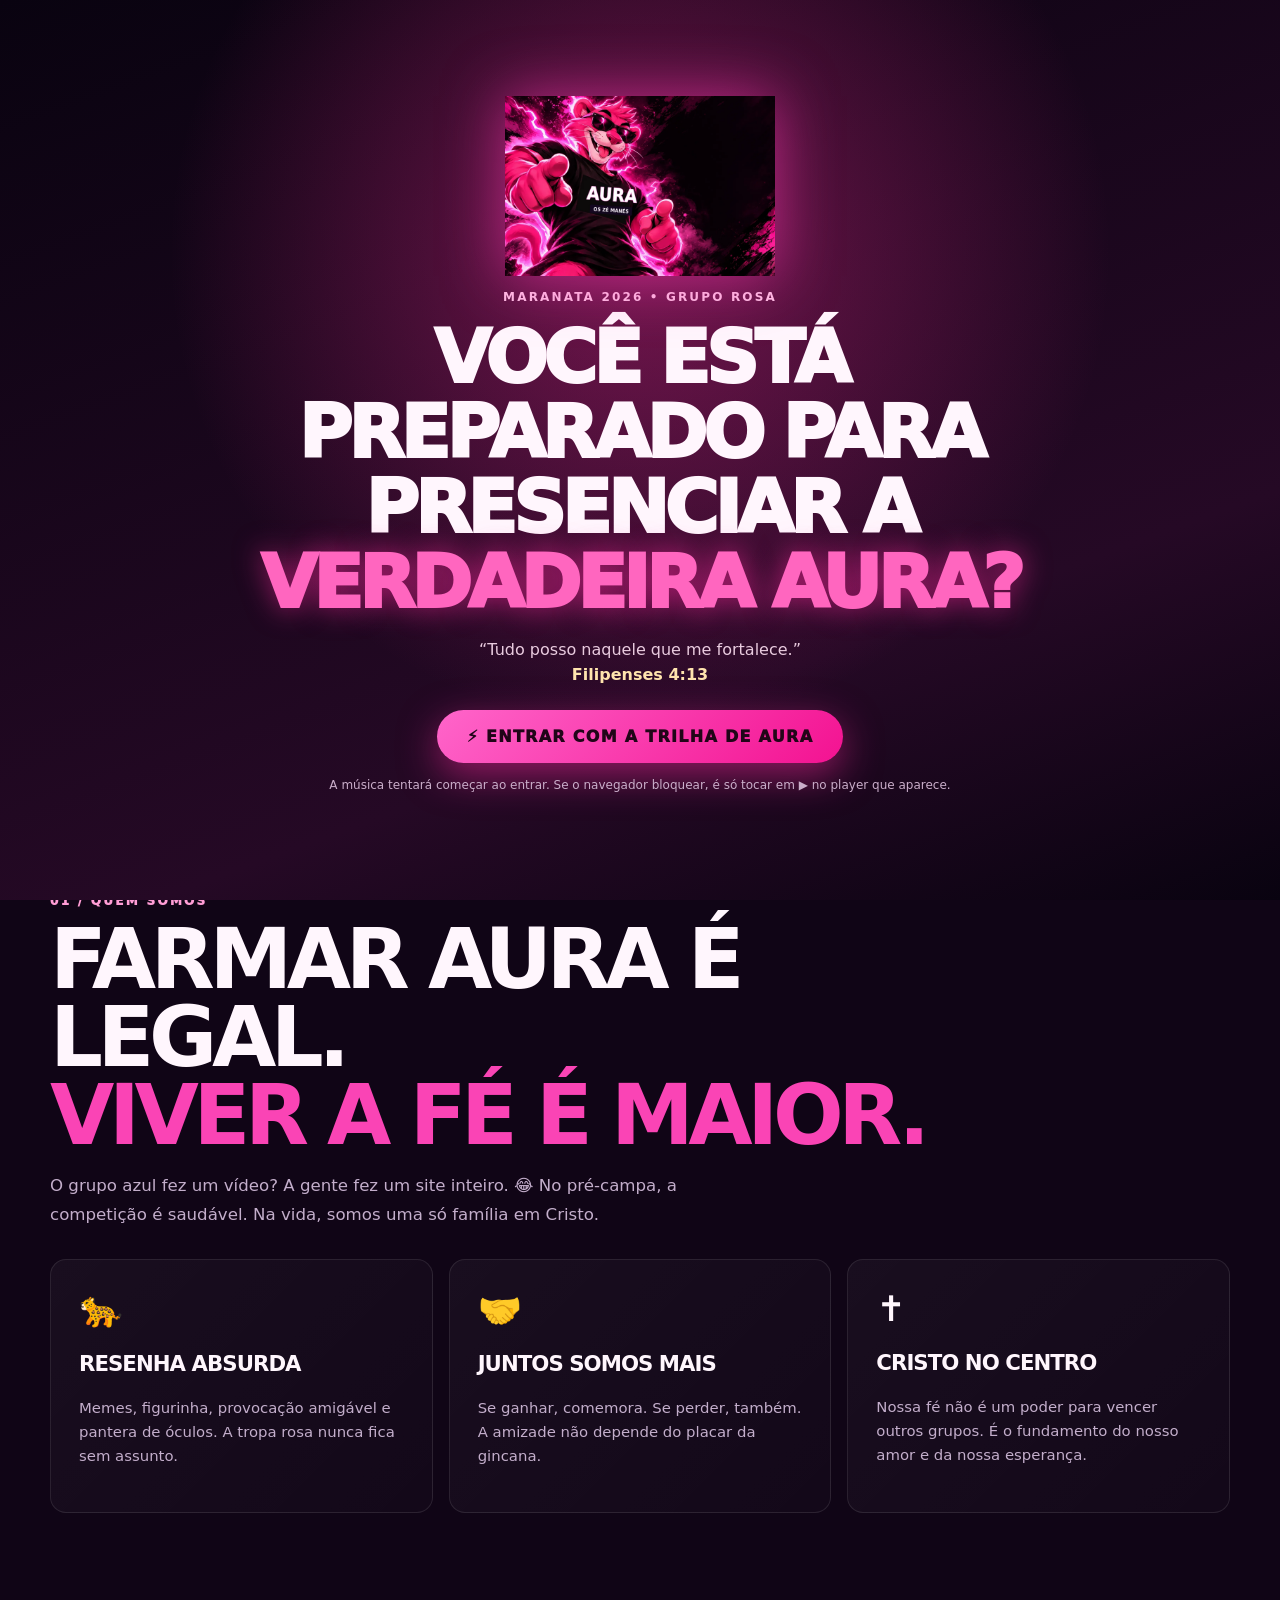
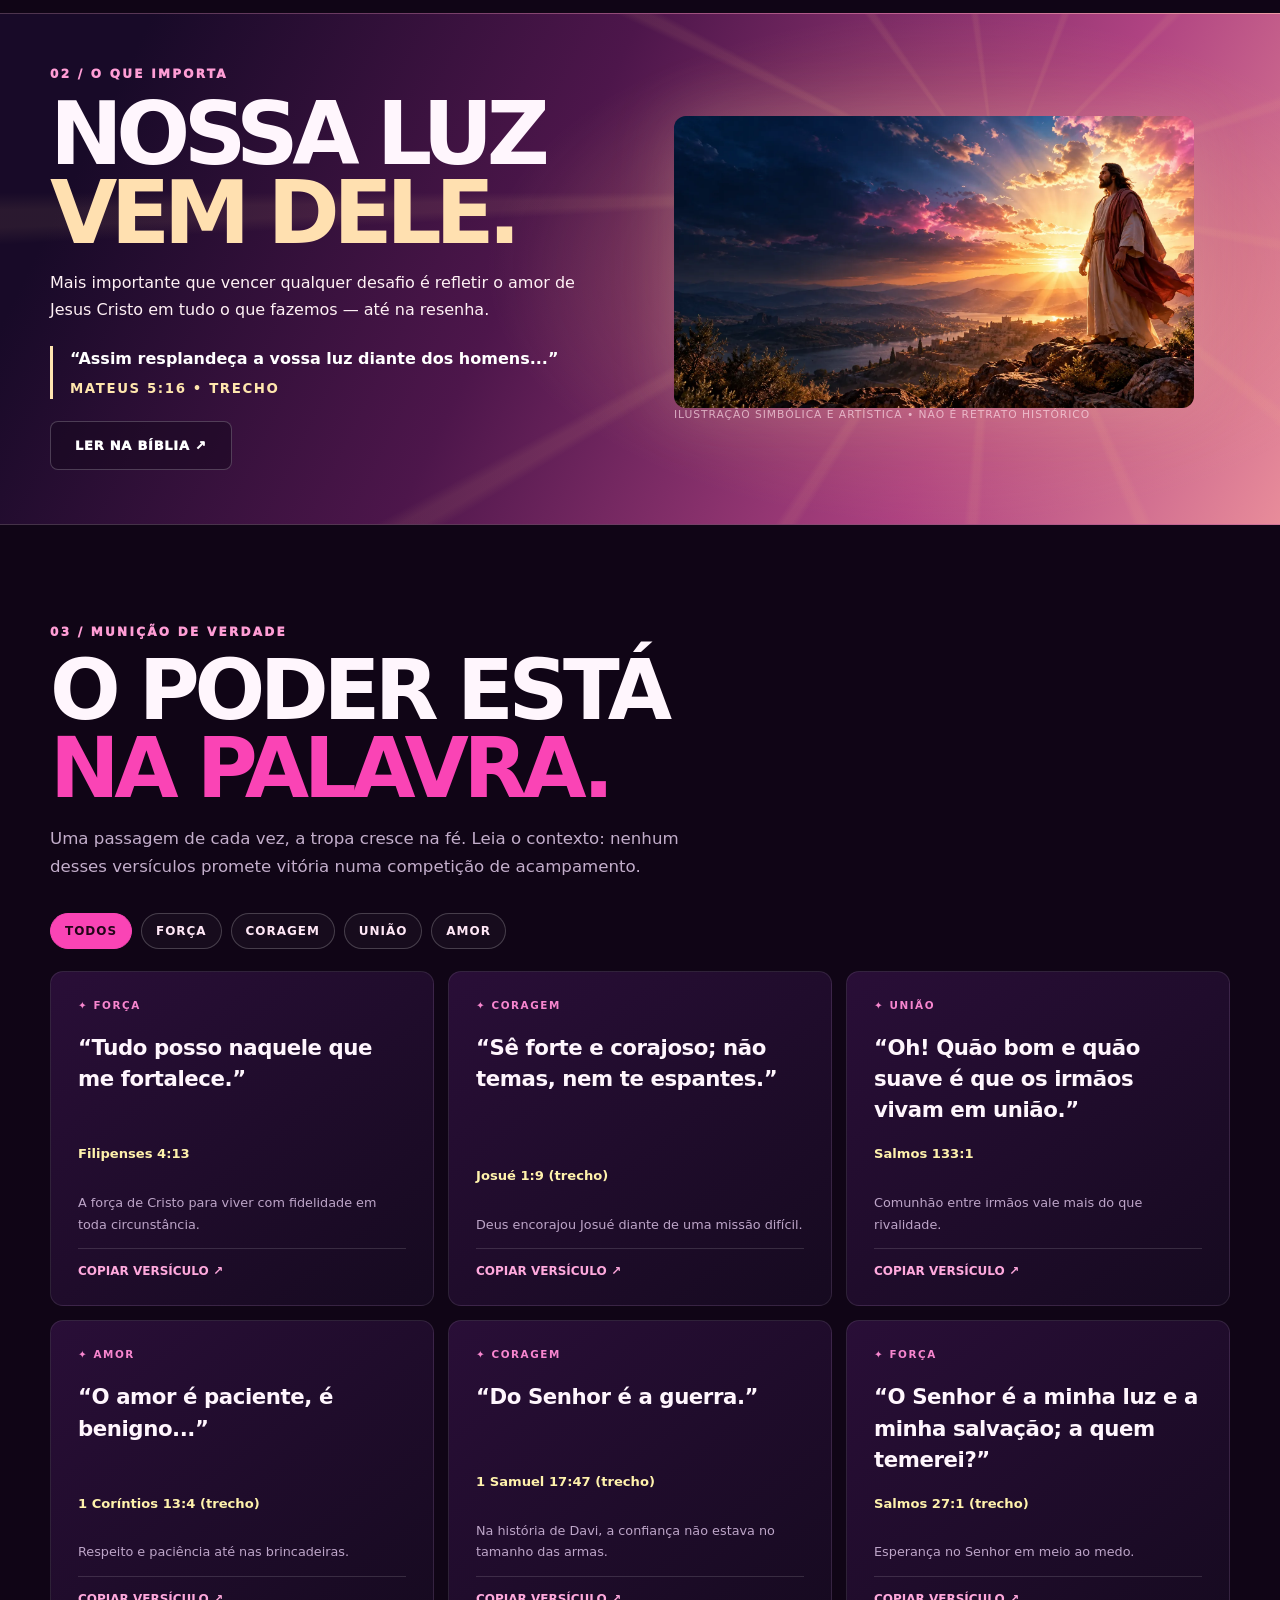
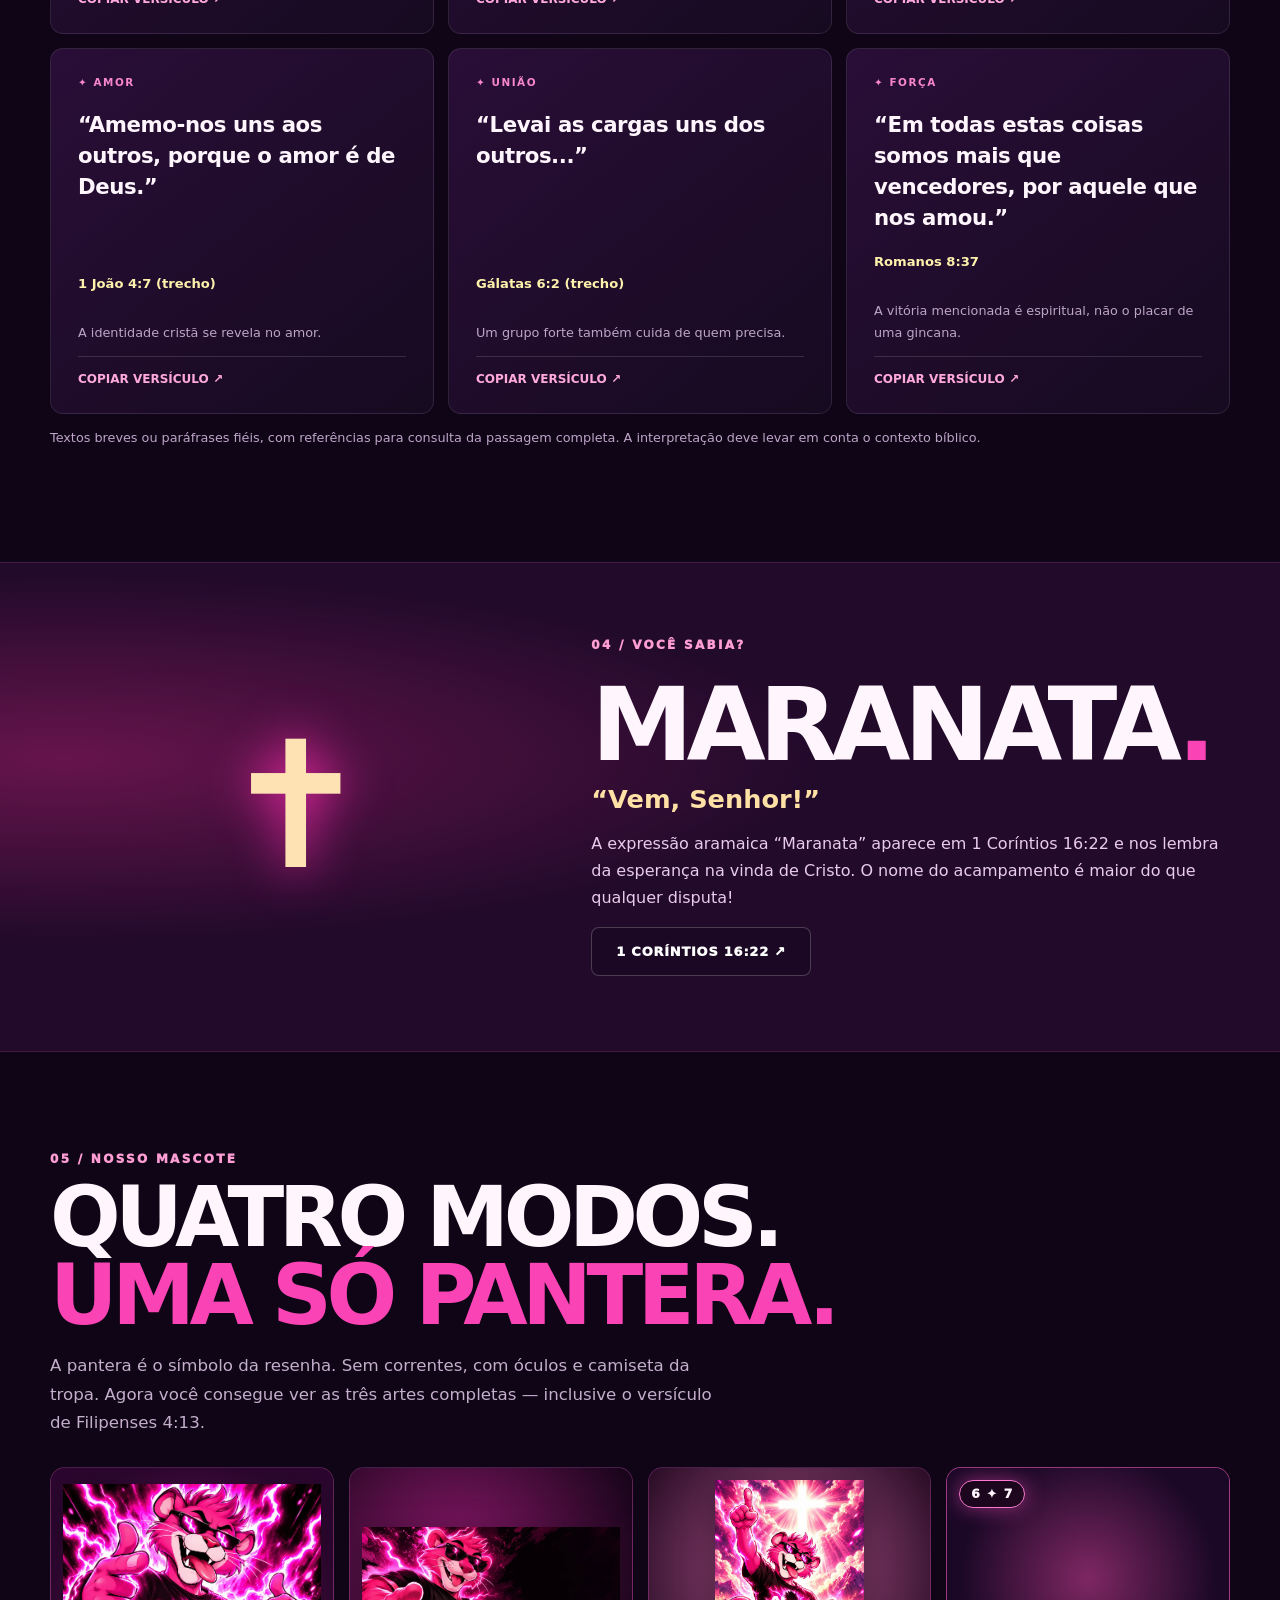
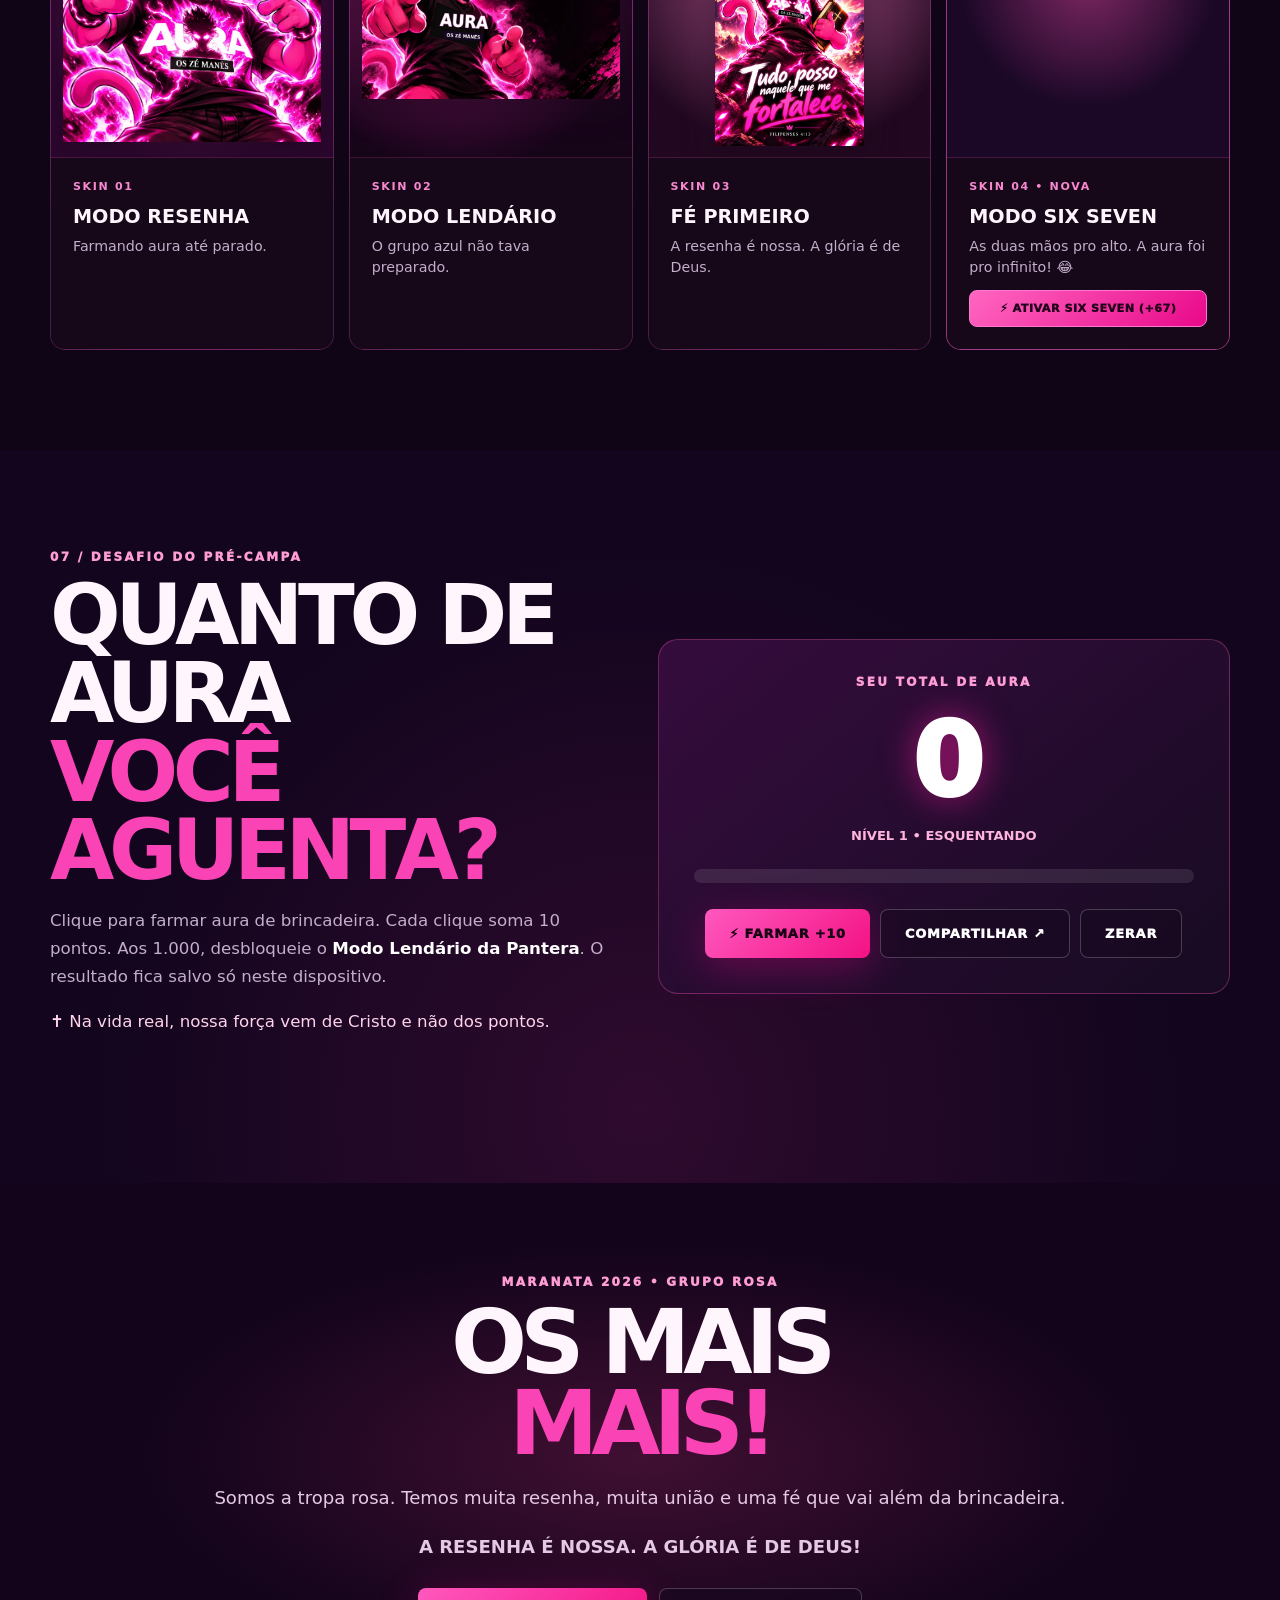
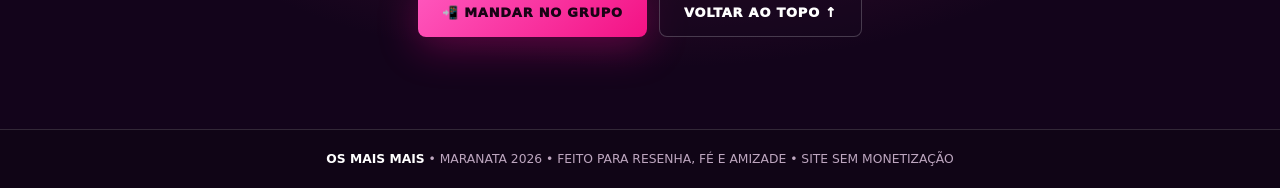
==== commit c7f4db65: "feat: adicionar skin Six Seven e animações de aura responsivas" ====
--- a/index.html
+++ b/index.html
@@ -63,10 +63,72 @@
 }
 @media(prefers-reduced-motion:reduce){.gallery-card,.gallery-art img{transition:none}}
 
+
+/* PLAYER COMPACTO V4
+   Video incorporado permanece visível para o visitante poder tocar Play.
+   Não tentamos contornar as restrições de autoplay do navegador/YouTube. */
+.mini-music{width:min(232px,calc(100vw - 16px));right:10px;bottom:10px;padding:8px;border-radius:12px;max-height:calc(100dvh - 20px);overflow-y:auto;box-shadow:0 10px 32px #030004a0}
+.mini-music-header{gap:7px;min-height:26px;margin-bottom:6px}
+.mini-music-label{font-size:.66rem;letter-spacing:.03em;line-height:1.2}
+.mini-music iframe{display:block;position:static;min-height:200px;height:200px;width:100%;aspect-ratio:auto;border-radius:6px}
+.music-close{width:26px;height:26px;font-size:.8rem}
+.music-links{display:flex;flex-wrap:nowrap;gap:6px;margin-top:7px}
+.music-reload{font-size:.62rem;padding:7px 8px;border-radius:6px;white-space:nowrap}
+.music-links a{font-size:.62rem;white-space:nowrap}
+.music-help{margin-top:6px;border-top:1px solid #ffffff16;padding-top:5px;color:#d7b5cf;font-size:.63rem}
+.music-help summary{cursor:pointer;line-height:1.5}
+.music-help .music-hint{margin:5px 0 0;font-size:.65rem;line-height:1.4}
+@media(max-width:560px){
+ .mini-music{width:min(226px,calc(100vw - 16px));right:8px;bottom:8px;padding:8px;max-height:calc(100dvh - 16px)}
+ .mini-music iframe{height:200px;min-height:200px}
+}
+
+
+/* V5: quarteto de skins, animações de aura otimizadas e acessíveis */
+.gallery{display:grid;grid-template-columns:repeat(4,minmax(0,1fr));gap:15px}
+.gallery-card{min-width:0;position:relative;isolation:isolate}
+.gallery .gallery-card:last-child{grid-column:auto}
+.gallery-text{display:flex;flex-direction:column;gap:4px}
+.gallery-text h3{margin:8px 0 4px;font-size:clamp(1rem,1.5vw,1.3rem)}
+.gallery-text p{margin:0 0 8px;line-height:1.48}
+.gallery-art{height:310px;min-height:0;overflow:hidden}
+.gallery-art img{width:100%;height:100%;max-width:100%;object-fit:contain;object-position:center}
+.six-seven-card{border-color:#ff62c788;background:linear-gradient(140deg,#3a103d,#1a071d)}
+.six-seven-card::after{content:"";position:absolute;inset:0;border-radius:inherit;pointer-events:none;opacity:0;box-shadow:inset 0 0 0 2px #ff9edf,0 0 35px #fa2caa91}
+.six-seven-art{position:relative;background:radial-gradient(circle at 50% 38%,#f34ca875,transparent 56%),#1b0827!important}
+.six-seven-art img{position:relative;z-index:1;transition:transform .5s cubic-bezier(.2,.7,.2,1);filter:drop-shadow(0 0 16px #f720a470)}
+.seven-tag{position:absolute;top:12px;left:12px;z-index:2;background:#1b061bc9;color:#fff5fc;padding:6px 11px;border:1px solid #ff79d3;border-radius:999px;box-shadow:0 0 20px #ff51bd80;font-size:.77rem;font-weight:1000;letter-spacing:.1em}
+.aura-skin-btn{width:100%;margin-top:auto;padding:11px 12px;border:1px solid #ff76d3;border-radius:8px;background:linear-gradient(135deg,#ff66c1,#e9098a);color:#23031c;font-weight:950;font-size:.7rem;letter-spacing:.04em;transition:transform .18s,box-shadow .18s}
+.aura-skin-btn:hover{transform:translateY(-2px);box-shadow:0 0 22px #ff51c08a}
+.aura-skin-btn:active{transform:scale(.97)}
+.six-seven-card.is-powered:after{animation:sixSevenFlash .72s ease both}
+.six-seven-card.is-powered .seven-tag{animation:sevenTextPulse .7s ease}
+.six-seven-card.is-powered .six-seven-art img{animation:sixSevenMove .75s ease}
+.aura-particle{position:absolute;z-index:4;left:50%;top:48%;pointer-events:none;font-size:1.1rem;filter:drop-shadow(0 0 8px #ff6bd3);animation:auraParticles .8s ease-out both}
+@keyframes sixSevenMove{0%,100%{transform:translateY(0) rotate(0)}22%{transform:translateY(-6px) rotate(-3deg)}48%{transform:translateY(2px) rotate(3deg)}75%{transform:translateY(-9px) rotate(-2deg)}}
+@keyframes sixSevenFlash{0%,100%{opacity:0}45%{opacity:1}}
+@keyframes sevenTextPulse{25%{transform:scale(1.16)}60%{transform:scale(.95)}100%{transform:scale(1)}}
+@keyframes auraParticles{0%{opacity:1;transform:translate(-50%,-50%) scale(.3)}100%{opacity:0;transform:translate(calc(-50% + var(--dx)),calc(-50% + var(--dy))) scale(1.3)}}
+/* Itens inicialmente visíveis por padrão: apenas esconde durante JS + observador funcional. */
+.js-motion .reveal:not(.is-visible){opacity:0;transform:translateY(26px)}
+.js-motion .reveal{transition:opacity .65s ease,transform .65s cubic-bezier(.2,.7,.2,1);transition-delay:var(--reveal-delay,0ms)}
+.js-motion .reveal.is-visible{opacity:1;transform:translateY(0)}
+.hero .mascot:before{content:"";position:absolute;inset:15%;border:1px solid #ff54b636;border-radius:50%;pointer-events:none;animation:auraBreathe 5s ease-in-out infinite;box-shadow:0 0 85px #ff269036}
+@keyframes auraBreathe{0%,100%{opacity:.26;transform:scale(.93)}50%{opacity:.64;transform:scale(1.06)}}
+@media(min-width:1101px){.gallery-art{height:290px}}
+@media(max-width:1100px){.gallery{grid-template-columns:repeat(2,minmax(0,1fr))}.gallery .gallery-card:last-child{grid-column:auto}.gallery-art{height:350px}}
+@media(max-width:600px){.gallery{grid-template-columns:1fr}.gallery-art{height:360px}.gallery .gallery-card:last-child{grid-column:auto}}
+@media(prefers-reduced-motion:reduce){
+  .js-motion .reveal:not(.is-visible){opacity:1;transform:none}
+  .js-motion .reveal{transition:none}
+  .hero .mascot:before,.six-seven-card.is-powered:after,.six-seven-card.is-powered .seven-tag,.six-seven-card.is-powered .six-seven-art img,.aura-particle{animation:none!important}
+  .aura-skin-btn{transition:none}
+}
+
 </style>
 </head>
 <body class="intro-active">
-<div class="intro-screen" id="introScreen" role="dialog" aria-modal="true" aria-labelledby="introTitle"><div class="intro-content"><img class="intro-panther" src="assets/pantera-poster.webp" alt="Pantera Rosa dos Mais Mais com aura" onerror="this.style.display='none'"><p class="intro-kicker">MARANATA 2026 • GRUPO ROSA</p><h1 class="intro-title" id="introTitle">VOCÊ ESTÁ PREPARADO PARA PRESENCIAR A <span>VERDADEIRA AURA?</span></h1><p class="intro-verse">“Tudo posso naquele que me fortalece.”<strong>Filipenses 4:13</strong></p><button id="enterSiteBtn" class="intro-button" type="button">⚡ ENTRAR COM A TRILHA DE AURA</button><p class="intro-note">A música tentará começar ao entrar. Se o navegador bloquear, é só tocar em ▶ no player que aparece.</p></div></div><div class="intro-flash" id="introFlash" aria-hidden="true"></div><aside id="miniMusic" class="mini-music" hidden aria-label="Player de música da aura"><div class="mini-music-header"><span class="mini-music-label">♫ TRILHA DE AURA • MARANATA</span><button type="button" class="music-close" id="closeMusic" aria-label="Fechar e parar a música">✕</button></div><iframe id="youtubePlayer" title="Vídeo musical da aura no YouTube" allow="autoplay; encrypted-media; picture-in-picture; fullscreen" referrerpolicy="strict-origin-when-cross-origin" allowfullscreen></iframe><p id="musicHint" role="status" class="music-hint">Se a música não começar, toque em ▶ no vídeo. Alguns navegadores bloqueiam áudio automático.</p><div class="music-links"><button type="button" id="reloadMusic" class="music-reload">↻ TENTAR NOVAMENTE</button><a href="https://youtu.be/-xUkPo2q3zc" target="_blank" rel="noopener noreferrer" title="Abrir música diretamente no YouTube">OUVIR NO YOUTUBE ↗</a></div></aside><button type="button" class="music-opener" id="openMusic" hidden>♫ ABRIR MÚSICA</button>
+<div class="intro-screen" id="introScreen" role="dialog" aria-modal="true" aria-labelledby="introTitle"><div class="intro-content"><img class="intro-panther" src="assets/pantera-poster.webp" alt="Pantera Rosa dos Mais Mais com aura" onerror="this.style.display='none'"><p class="intro-kicker">MARANATA 2026 • GRUPO ROSA</p><h1 class="intro-title" id="introTitle">VOCÊ ESTÁ PREPARADO PARA PRESENCIAR A <span>VERDADEIRA AURA?</span></h1><p class="intro-verse">“Tudo posso naquele que me fortalece.”<strong>Filipenses 4:13</strong></p><button id="enterSiteBtn" class="intro-button" type="button">⚡ ENTRAR COM A TRILHA DE AURA</button><p class="intro-note">A música tentará começar ao entrar. Se o navegador bloquear, é só tocar em ▶ no player que aparece.</p></div></div><div class="intro-flash" id="introFlash" aria-hidden="true"></div><aside id="miniMusic" class="mini-music" hidden aria-label="Player compacto da trilha de aura"><div class="mini-music-header"><span class="mini-music-label">♫ AURA ROSA</span><button type="button" class="music-close" id="closeMusic" aria-label="Fechar player e parar música">✕</button></div><iframe id="youtubePlayer" title="Reproduzir trilha de aura no YouTube" allow="autoplay; encrypted-media; picture-in-picture; fullscreen" referrerpolicy="strict-origin-when-cross-origin" allowfullscreen></iframe><div class="music-links"><button type="button" id="reloadMusic" class="music-reload" title="Tentar iniciar a música novamente" aria-label="Tentar reproduzir novamente">↻ TENTAR</button><a href="https://youtu.be/-xUkPo2q3zc" target="_blank" rel="noopener noreferrer" title="Abrir a música no YouTube">YOUTUBE ↗</a></div><details class="music-help"><summary>Não está tocando?</summary><p id="musicHint" role="status" class="music-hint">Toque em ▶ no vídeo; seu navegador pode bloquear a reprodução automática com som.</p></details></aside><button type="button" class="music-opener" id="openMusic" hidden>♫ ABRIR MÚSICA</button>
 
 <a class="skip" href="#inicio">Pular para o conteúdo</a>
 <!-- Arte vetorial original: mascote felino estilizado, criada exclusivamente com SVG/CSS. -->
@@ -112,7 +174,7 @@
 <section class="christ" id="cristo"><div class="container christ-inner"><div><span class="label">02 / O QUE IMPORTA</span><h2>NOSSA LUZ<br><em>VEM DELE.</em></h2><p>Mais importante que vencer qualquer desafio é refletir o amor de Jesus Cristo em tudo o que fazemos — até na resenha.</p><div class="quote-card">“Assim resplandeça a vossa luz diante dos homens...”<small>MATEUS 5:16 • TRECHO</small></div><a class="btn outline" href="https://www.bible.com/pt/bible/1608/MAT.5.16" target="_blank" rel="noopener noreferrer">LER NA BÍBLIA ↗</a></div><div><svg class="art" viewBox="0 0 480 450" role="img" aria-label="Representação simbólica de Jesus em uma paisagem iluminada"><defs><radialGradient id="halo"><stop stop-color="#fffae0" stop-opacity=".8"/><stop offset="1" stop-color="#ffe39c" stop-opacity="0"/></radialGradient></defs><circle cx="270" cy="159" r="175" fill="url(#halo)"/><circle cx="270" cy="160" r="56" fill="#ffe3a2" opacity=".5"/><path d="M0 370 Q90 270 190 366 Q270 286 480 358 V450 H0Z" fill="#5a1b53"/><path d="M190 380 Q238 327 262 252 Q268 243 285 252 Q312 325 358 383Z" fill="#f4d5c0"/><path d="M234 269 Q206 290 204 373 L253 371 271 271Z" fill="#7d3455"/><path d="M263 260 Q281 277 291 264 Q330 304 341 378 L269 377Z" fill="#f8dcc5"/><ellipse cx="270" cy="218" rx="29" ry="41" fill="#cc957b"/><path d="M241 218 Q225 154 268 163 Q311 167 300 225 Q285 188 267 193 Q247 190 241 218Z" fill="#402c35"/><path d="M245 230 Q248 268 270 264 Q292 261 296 229 Q287 247 277 247 L269 256 260 247 Q250 246 245 230Z" fill="#634044"/><path d="M268 260 Q281 247 298 258 L314 324 Q272 332 231 324 L239 264Z" fill="#eee4cc"/><path d="M234 291 Q196 318 184 374 M311 292 Q348 325 362 371" fill="none" stroke="#f7dec9" stroke-width="25" stroke-linecap="round"/><path d="M110 397 Q248 362 480 399 V451 H0V408Z" fill="#1b0a25"/></svg><div class="disclaimer">ILUSTRAÇÃO SIMBÓLICA E ARTÍSTICA • NÃO É RETRATO HISTÓRICO</div></div></div></section>
 <section class="block" id="palavra"><div class="container"><div class="section-heading"><span class="label">03 / MUNIÇÃO DE VERDADE</span><h2>O PODER ESTÁ<br><em>NA PALAVRA.</em></h2><p>Uma passagem de cada vez, a tropa cresce na fé. Leia o contexto: nenhum desses versículos promete vitória numa competição de acampamento.</p></div><div class="verse-filters" id="filters" aria-label="Filtrar versículos"><button class="chip" data-topic="todos" aria-pressed="true">TODOS</button><button class="chip" data-topic="força" aria-pressed="false">FORÇA</button><button class="chip" data-topic="coragem" aria-pressed="false">CORAGEM</button><button class="chip" data-topic="união" aria-pressed="false">UNIÃO</button><button class="chip" data-topic="amor" aria-pressed="false">AMOR</button></div><div class="verses" id="verses"></div><p class="verse-note">Textos breves ou paráfrases fiéis, com referências para consulta da passagem completa. A interpretação deve levar em conta o contexto bíblico.</p></div></section>
 <section class="maranata" id="maranata"><div class="container maranata-inner"><div class="maranata-symbol">✝</div><div><span class="label">04 / VOCÊ SABIA?</span><h2>MARANATA<span>.</span></h2><div class="translation">“Vem, Senhor!”</div><p>A expressão aramaica “Maranata” aparece em 1 Coríntios 16:22 e nos lembra da esperança na vinda de Cristo. O nome do acampamento é maior do que qualquer disputa!</p><a class="btn outline" target="_blank" rel="noopener noreferrer" href="https://www.bible.com/pt/bible/1608/1CO.16.22">1 CORÍNTIOS 16:22 ↗</a></div></div></section>
-<section class="block" id="mascote"><div class="container"><div class="section-heading"><span class="label">05 / NOSSO MASCOTE</span><h2>TRÊS MODOS.<br><em>UMA SÓ PANTERA.</em></h2><p>A pantera é o símbolo da resenha. Sem correntes, com óculos e camiseta da tropa. Agora você consegue ver as três artes completas — inclusive o versículo de Filipenses 4:13.</p></div><div class="gallery"><article class="gallery-card"><div class="gallery-art"><svg role="img" aria-label="Pantera rosa modo resenha"><use href="#pantera"></use></svg></div><div class="gallery-text"><small>SKIN 01</small><h3>MODO RESENHA</h3><p>Farmando aura até parado.</p></div></article><article class="gallery-card"><div class="gallery-art"><svg role="img" aria-label="Pantera rosa modo lendário"><use href="#pantera"></use></svg></div><div class="gallery-text"><small>SKIN 02</small><h3>MODO LENDÁRIO</h3><p>O grupo azul não tava preparado.</p></div></article><article class="gallery-card"><div class="gallery-art"><svg role="img" aria-label="Pantera rosa modo fé"><use href="#pantera"></use></svg></div><div class="gallery-text"><small>SKIN 03</small><h3>FÉ PRIMEIRO</h3><p>A resenha é nossa. A glória é de Deus.</p></div></article></div></div></section>
+<section class="block" id="mascote"><div class="container"><div class="section-heading"><span class="label">05 / NOSSO MASCOTE</span><h2>QUATRO MODOS.<br><em>UMA SÓ PANTERA.</em></h2><p>A pantera é o símbolo da resenha. Sem correntes, com óculos e camiseta da tropa. Agora você consegue ver as três artes completas — inclusive o versículo de Filipenses 4:13.</p></div><div class="gallery"><article class="gallery-card"><div class="gallery-art"><svg role="img" aria-label="Pantera rosa modo resenha"><use href="#pantera"></use></svg></div><div class="gallery-text"><small>SKIN 01</small><h3>MODO RESENHA</h3><p>Farmando aura até parado.</p></div></article><article class="gallery-card"><div class="gallery-art"><svg role="img" aria-label="Pantera rosa modo lendário"><use href="#pantera"></use></svg></div><div class="gallery-text"><small>SKIN 02</small><h3>MODO LENDÁRIO</h3><p>O grupo azul não tava preparado.</p></div></article><article class="gallery-card"><div class="gallery-art"><svg role="img" aria-label="Pantera rosa modo fé"><use href="#pantera"></use></svg></div><div class="gallery-text"><small>SKIN 03</small><h3>FÉ PRIMEIRO</h3><p>A resenha é nossa. A glória é de Deus.</p></div></article><article class="gallery-card six-seven-card" id="sixSevenCard" data-skin="six-seven"><div class="gallery-art six-seven-art"><span class="seven-tag" aria-hidden="true">6 ✦ 7</span><img src="assets/2ce24947-ec7f-4dc3-8f23-1fa68746e07c.png" alt="Pantera rosa, mascote dos Zé Manés, fazendo o meme Six Seven com as duas mãos para cima" loading="lazy" decoding="async"></div><div class="gallery-text"><small>SKIN 04 • NOVA</small><h3>MODO SIX SEVEN</h3><p>As duas mãos pro alto. A aura foi pro infinito! 😂</p><button class="aura-skin-btn" id="triggerSixSeven" type="button" aria-label="Ativar modo Six Seven e farmar 67 pontos de aura">⚡ ATIVAR SIX SEVEN (+67)</button></div></article></div></div></section>
 <section class="block challenge" id="aura"><div class="container challenge-box"><div class="section-heading"><span class="label">07 / DESAFIO DO PRÉ-CAMPA</span><h2>QUANTO DE AURA<br><em>VOCÊ AGUENTA?</em></h2><p class="challenge-desc">Clique para farmar aura de brincadeira. Cada clique soma 10 pontos. Aos 1.000, desbloqueie o <strong>Modo Lendário da Pantera</strong>. O resultado fica salvo só neste dispositivo.</p><p style="color:#ffd4eb">✝ Na vida real, nossa força vem de Cristo e não dos pontos.</p></div><div class="score-panel"><span class="label">SEU TOTAL DE AURA</span><div class="counter" id="score" aria-live="polite">0</div><div class="level" id="level">NÍVEL 1 • ESQUENTANDO</div><div class="bar" role="progressbar" aria-label="Progresso para 1000 de aura" aria-valuemin="0" aria-valuemax="100" aria-valuenow="0" id="progress"><i id="fill"></i></div><div class="controls"><button class="btn hot" type="button" id="farm">⚡ FARMAR +10</button><button class="btn outline" type="button" id="shareAura">COMPARTILHAR ↗</button><button class="btn outline" type="button" id="resetAura">ZERAR</button></div></div></div></section>
 <section class="final"><div class="container"><span class="label">MARANATA 2026 • GRUPO ROSA</span><h2>OS MAIS<br><em>MAIS!</em></h2><p>Somos a tropa rosa. Temos muita resenha, muita união e uma fé que vai além da brincadeira.</p><p><strong>A RESENHA É NOSSA. A GLÓRIA É DE DEUS!</strong></p><div class="buttons"><button class="btn hot" id="shareSite" type="button">📲 MANDAR NO GRUPO</button><a class="btn outline" href="#inicio">VOLTAR AO TOPO ↑</a></div></div></section>
 </main><footer><strong>OS MAIS MAIS</strong> • MARANATA 2026 • FEITO PARA RESENHA, FÉ E AMIZADE • SITE SEM MONETIZAÇÃO</footer>
@@ -187,5 +249,51 @@
 preferPhoto('.gallery-card:nth-child(1) svg','assets/pantera-original.webp','Pantera rosa, modo resenha');
 preferPhoto('.gallery-card:nth-child(2) svg','assets/pantera-poster.webp','Pantera rosa, modo lendário');
 preferPhoto('.gallery-card:nth-child(3) svg','assets/pantera-fe.webp','Pantera rosa, modo fé');
+
+// V5: entrada suave conforme os elementos aparecem na tela, sem bibliotecas externas.
+const prefersReducedMotion=window.matchMedia?.('(prefers-reduced-motion: reduce)').matches??false;
+if(!prefersReducedMotion&&'IntersectionObserver' in window){
+  const revealItems=[...document.querySelectorAll('.section-heading,.feature,.verse,.gallery-card,.christ-inner,.maranata-inner,.music-card,.score-panel')];
+  const visibleObserver=new IntersectionObserver((entries,observer)=>{
+    entries.forEach(entry=>{
+      if(entry.isIntersecting){entry.target.classList.add('is-visible');observer.unobserve(entry.target);}
+    });
+  },{threshold:.06,rootMargin:'0px 0px 25px 0px'});
+  revealItems.forEach((element,index)=>{
+    element.classList.add('reveal');
+    if(element.classList.contains('gallery-card'))element.style.setProperty('--reveal-delay',((index%4)*65)+'ms');
+    visibleObserver.observe(element);
+  });
+  document.documentElement.classList.add('js-motion');
+}
+// Six Seven: a pantera dança, surge uma explosão de faíscas e a brincadeira vale +67 de aura.
+const sixSevenCard=$('sixSevenCard');
+$('triggerSixSeven').addEventListener('click',()=>{
+  sixSevenCard.classList.remove('is-powered');
+  void sixSevenCard.offsetWidth;
+  sixSevenCard.classList.add('is-powered');
+  window.setTimeout(()=>sixSevenCard.classList.remove('is-powered'),900);
+  if(!prefersReducedMotion){
+    const art=sixSevenCard.querySelector('.six-seven-art');
+    for(let i=0;i<9;i++){
+      const particle=document.createElement('span');
+      particle.className='aura-particle';
+      particle.textContent=i%3===0?'✦':i%3===1?'⚡':'✧';
+      const angle=(Math.PI*2*i)/9,spread=75+(i%3)*30;
+      particle.style.setProperty('--dx',Math.round(Math.cos(angle)*spread)+'px');
+      particle.style.setProperty('--dy',Math.round(Math.sin(angle)*spread)+'px');
+      art.append(particle);
+      particle.addEventListener('animationend',()=>particle.remove(),{once:true});
+      window.setTimeout(()=>particle.remove(),1100);
+    }
+  }
+  const previous=score;
+  score=Math.min(score+67,1000000);
+  save();updateScore();
+  const flashed=$('flash');
+  flashed.classList.remove('active');void flashed.offsetWidth;flashed.classList.add('active');
+  toast(previous<1000&&score>=1000?'🐆 MODO LENDÁRIO! SIX SEVEN! +67 DE AURA!':'SIX SEVEN! +67 AURA ROSA! 🐆');
+});
+
 })();
 </script></body></html>
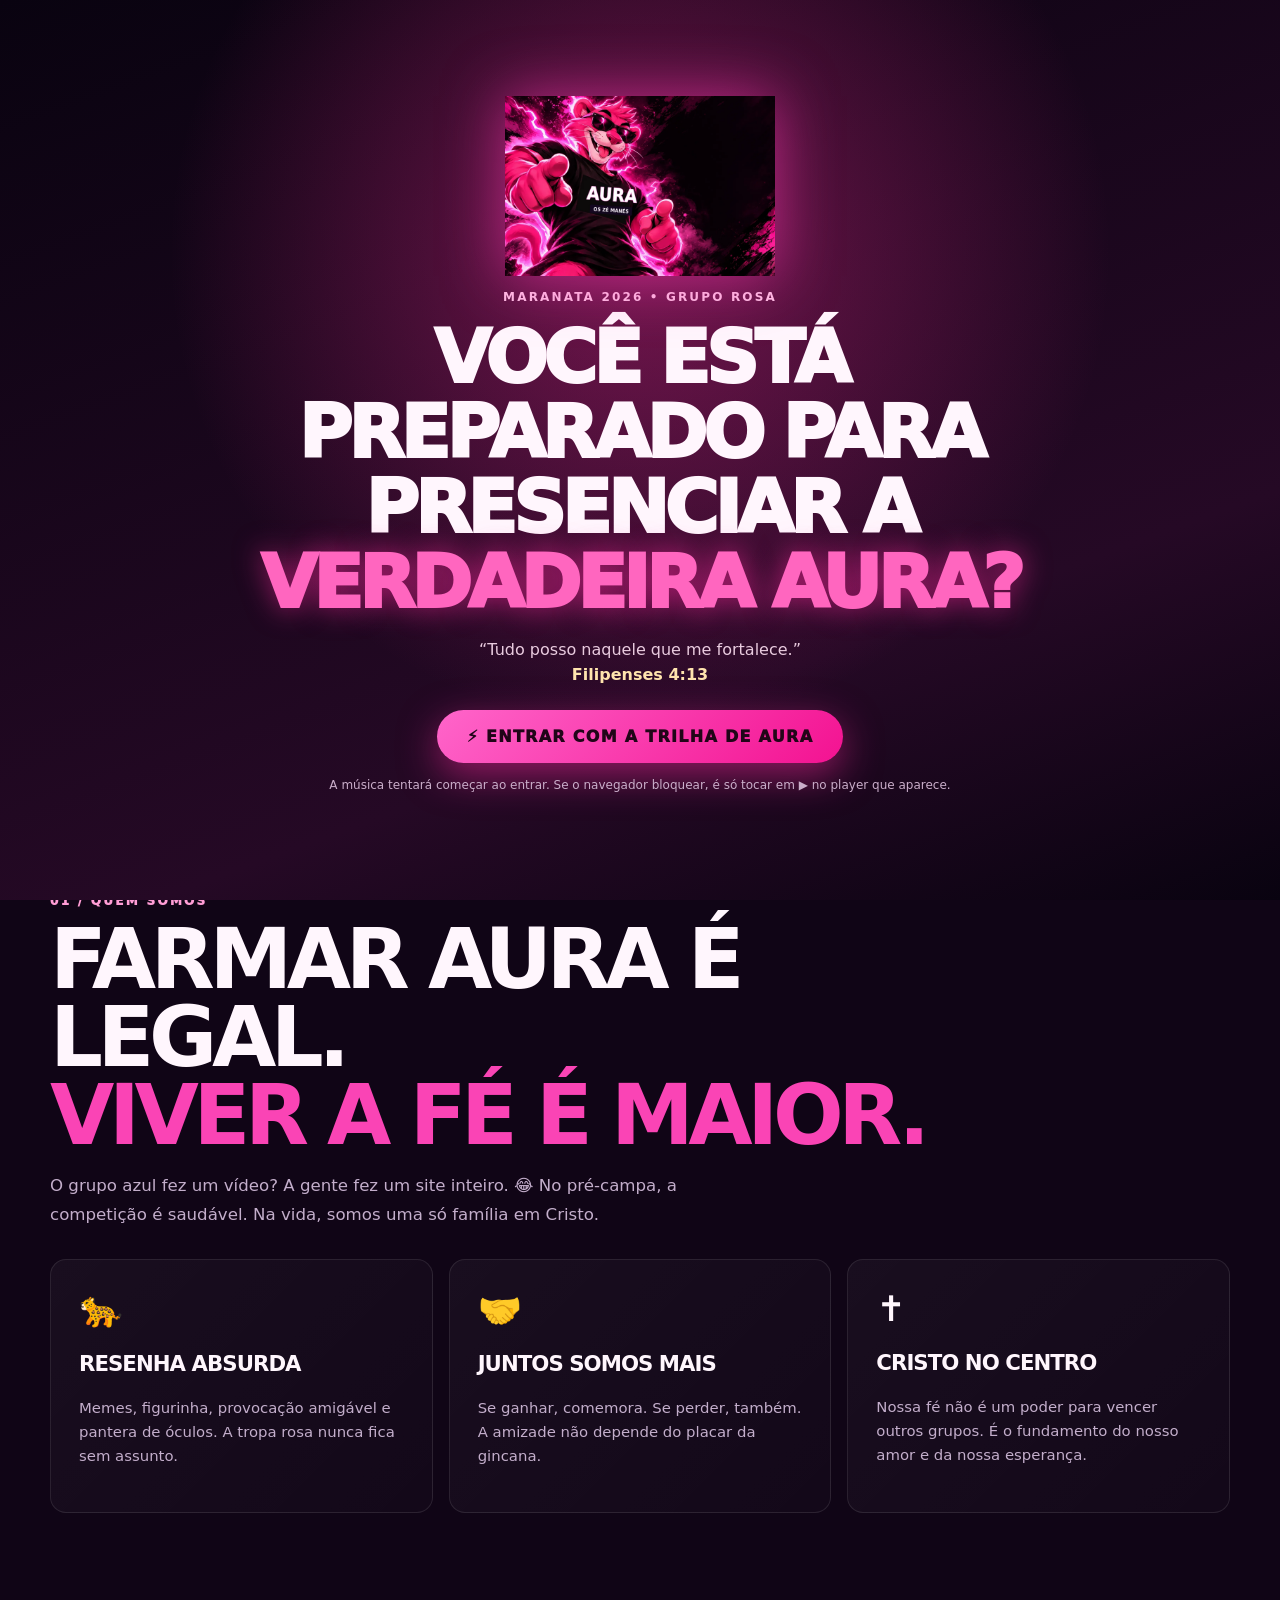
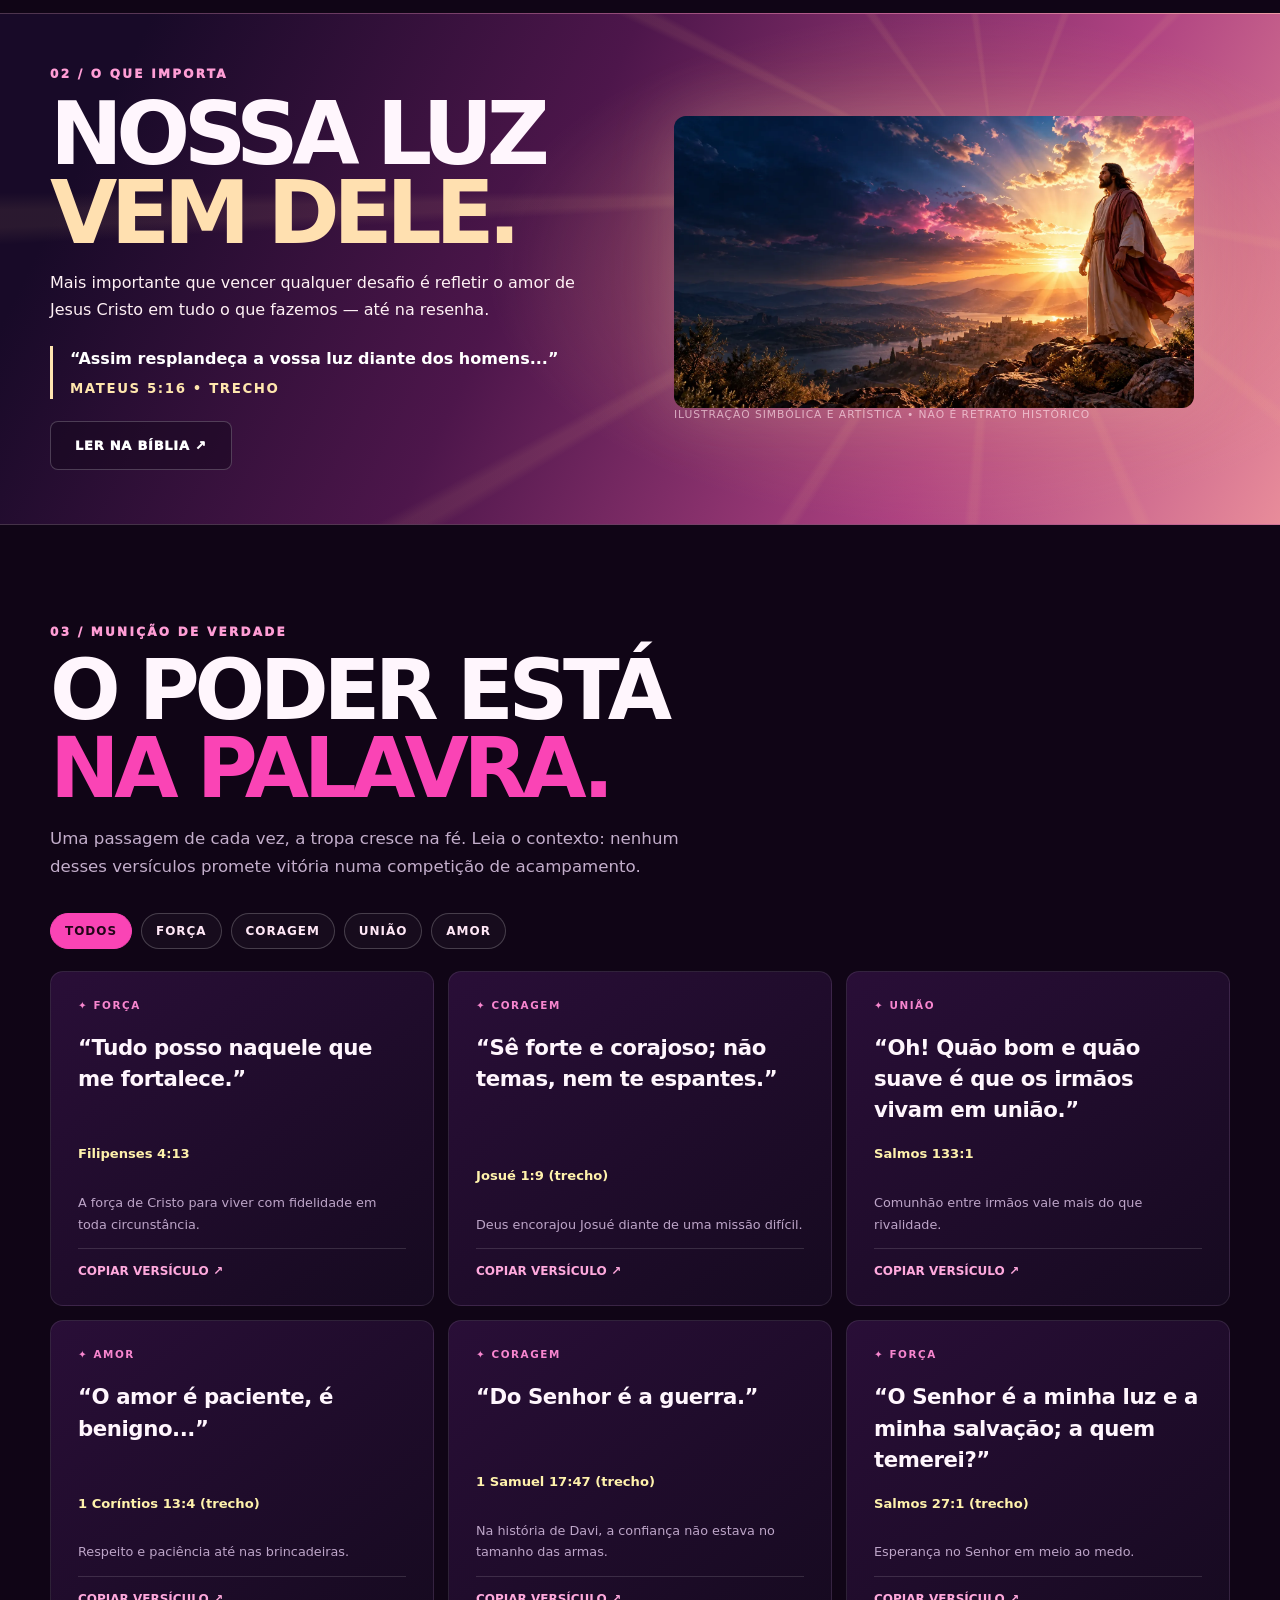
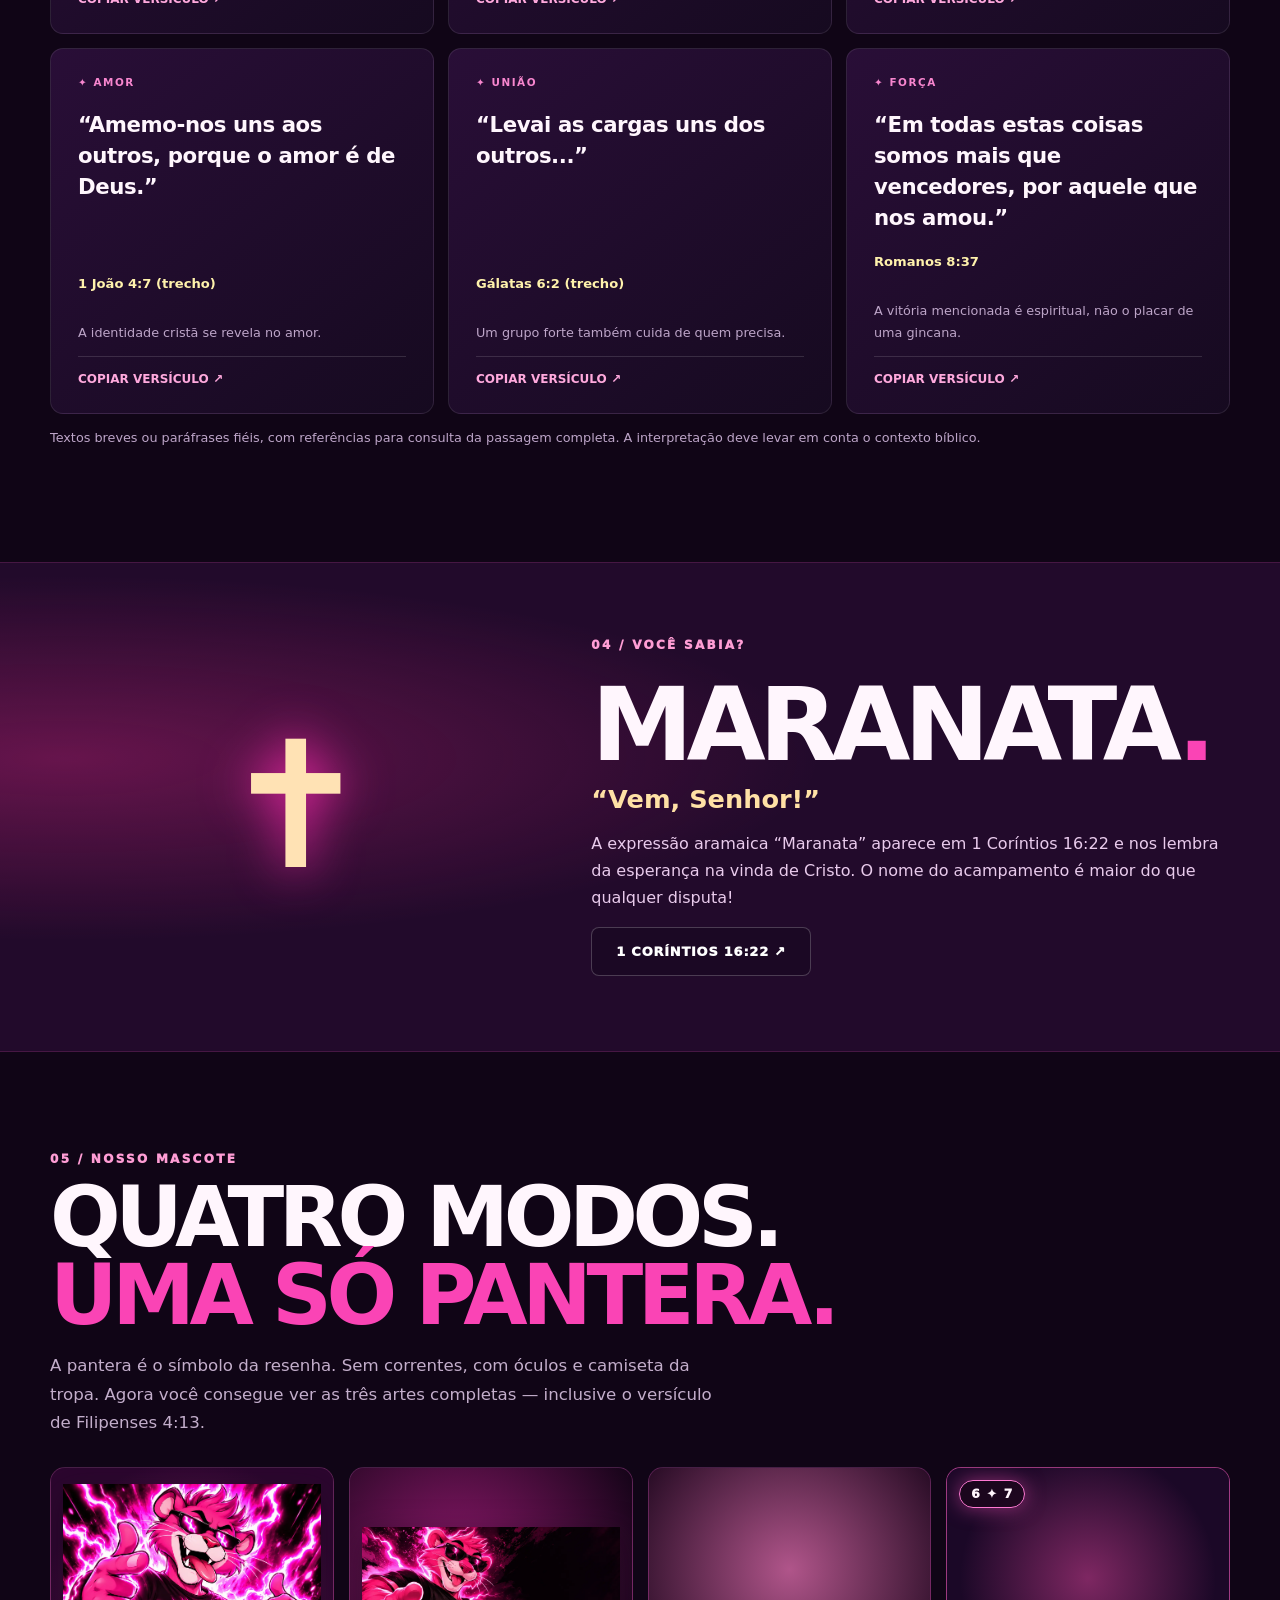
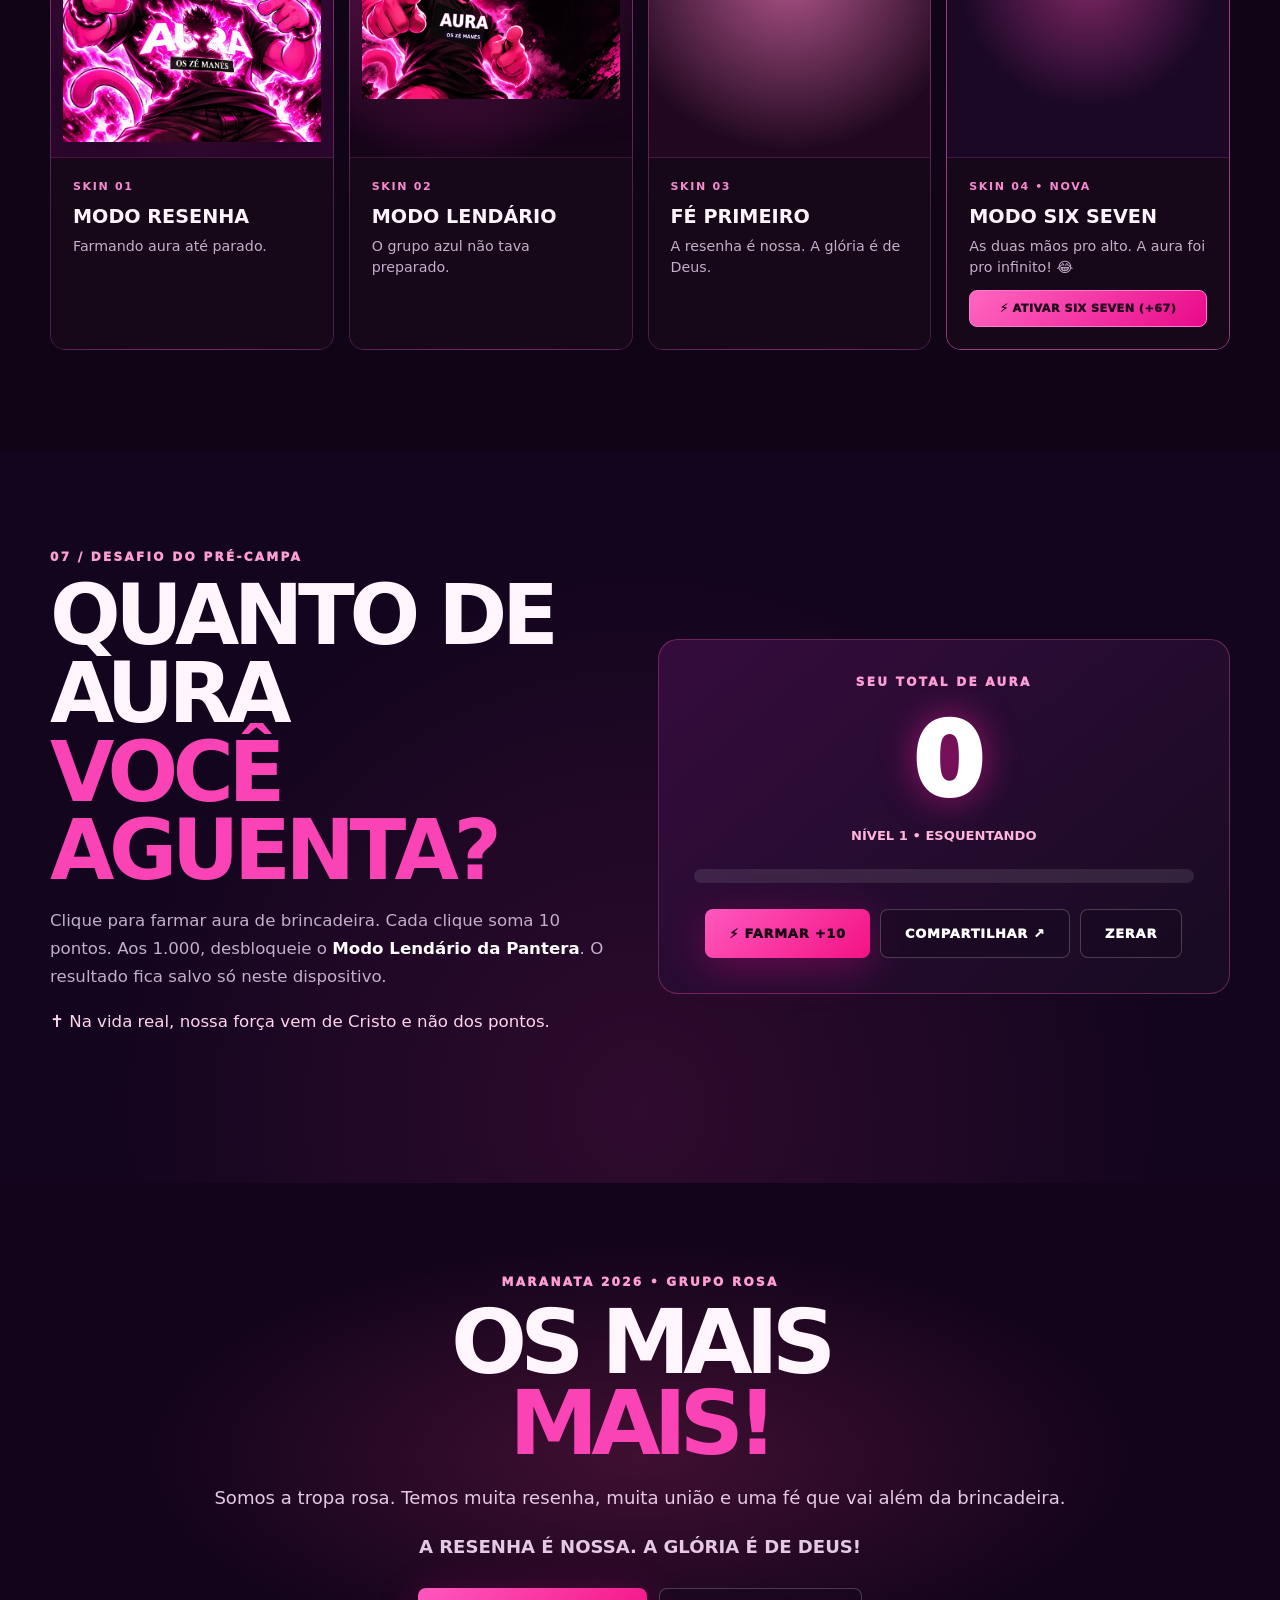
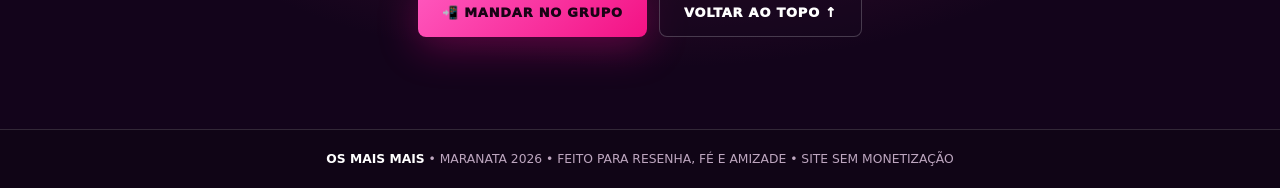
==== commit 5003c50a: "fix: compatibilidade do detector de movimento reduzido" ====
--- a/index.html
+++ b/index.html
@@ -251,7 +251,7 @@
 preferPhoto('.gallery-card:nth-child(3) svg','assets/pantera-fe.webp','Pantera rosa, modo fé');
 
 // V5: entrada suave conforme os elementos aparecem na tela, sem bibliotecas externas.
-const prefersReducedMotion=window.matchMedia?.('(prefers-reduced-motion: reduce)').matches??false;
+const prefersReducedMotion=typeof window.matchMedia==='function'&&window.matchMedia('(prefers-reduced-motion: reduce)').matches;
 if(!prefersReducedMotion&&'IntersectionObserver' in window){
   const revealItems=[...document.querySelectorAll('.section-heading,.feature,.verse,.gallery-card,.christ-inner,.maranata-inner,.music-card,.score-panel')];
   const visibleObserver=new IntersectionObserver((entries,observer)=>{
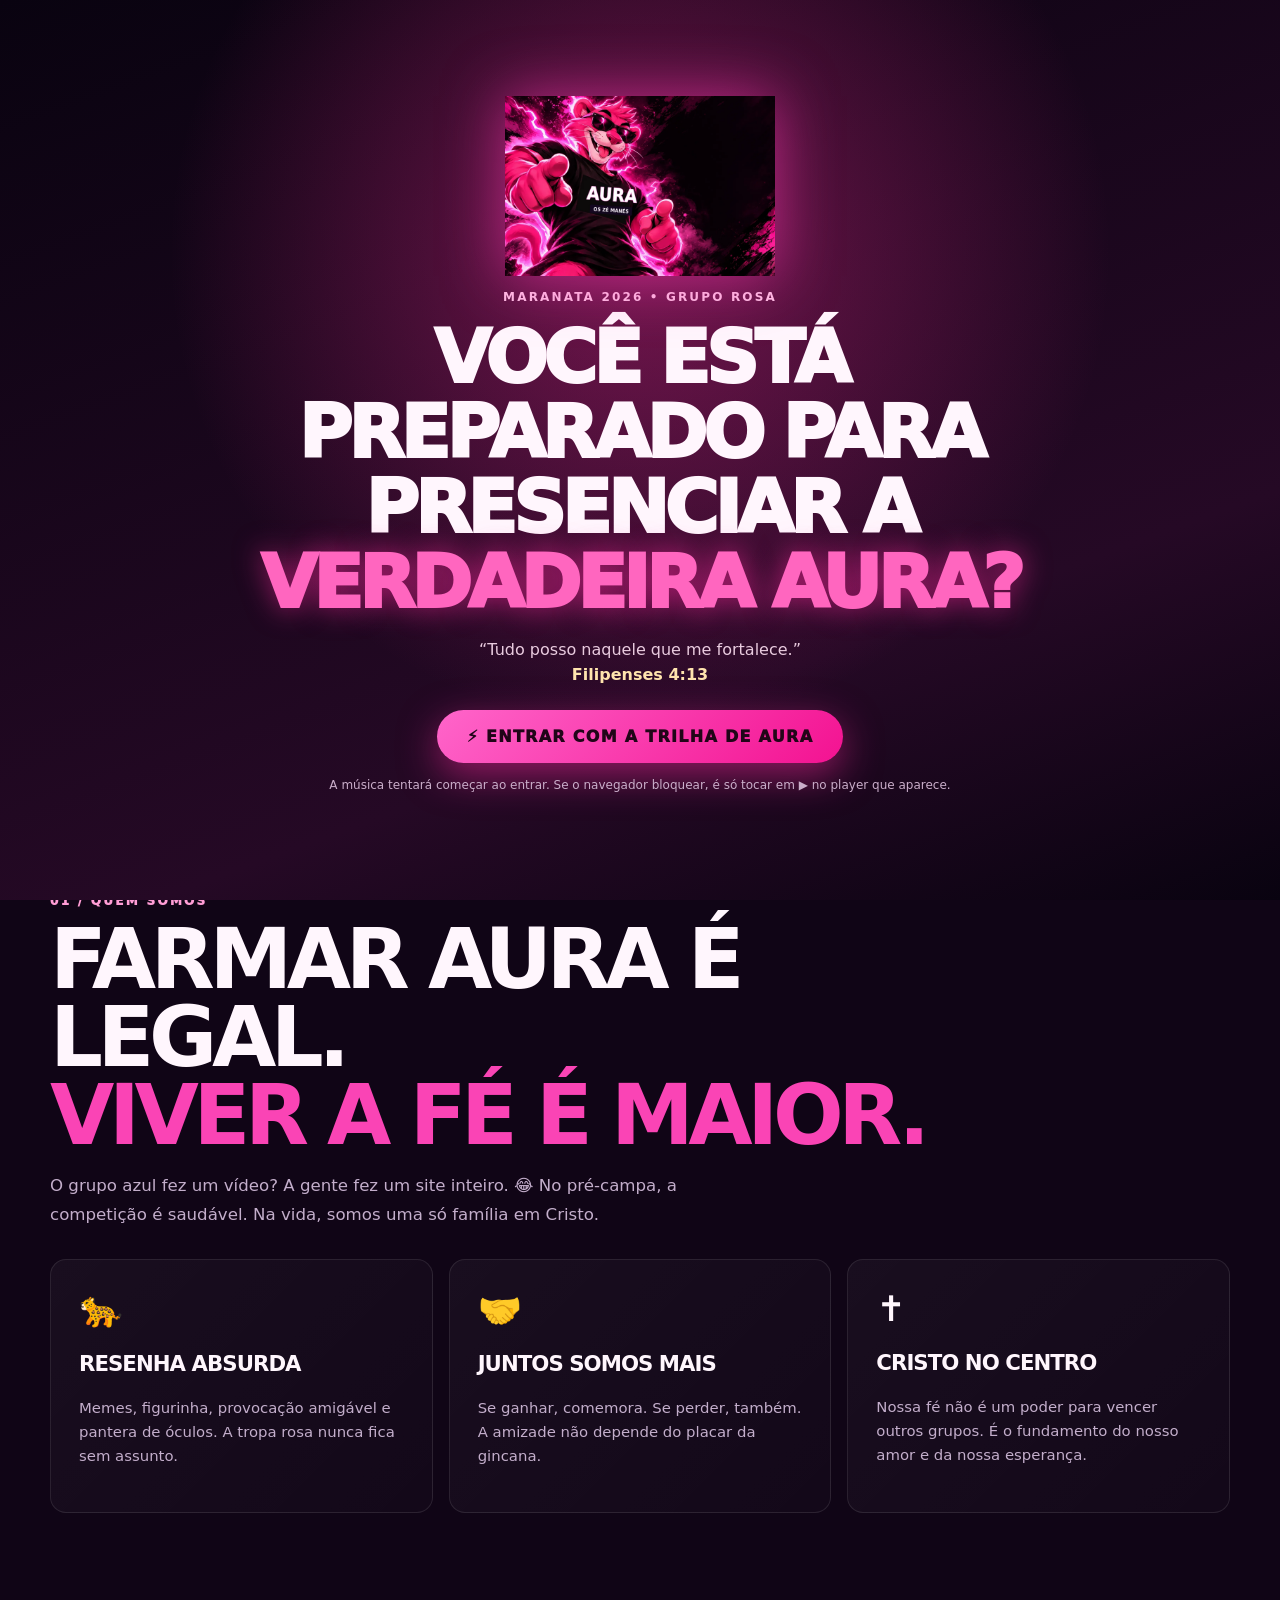
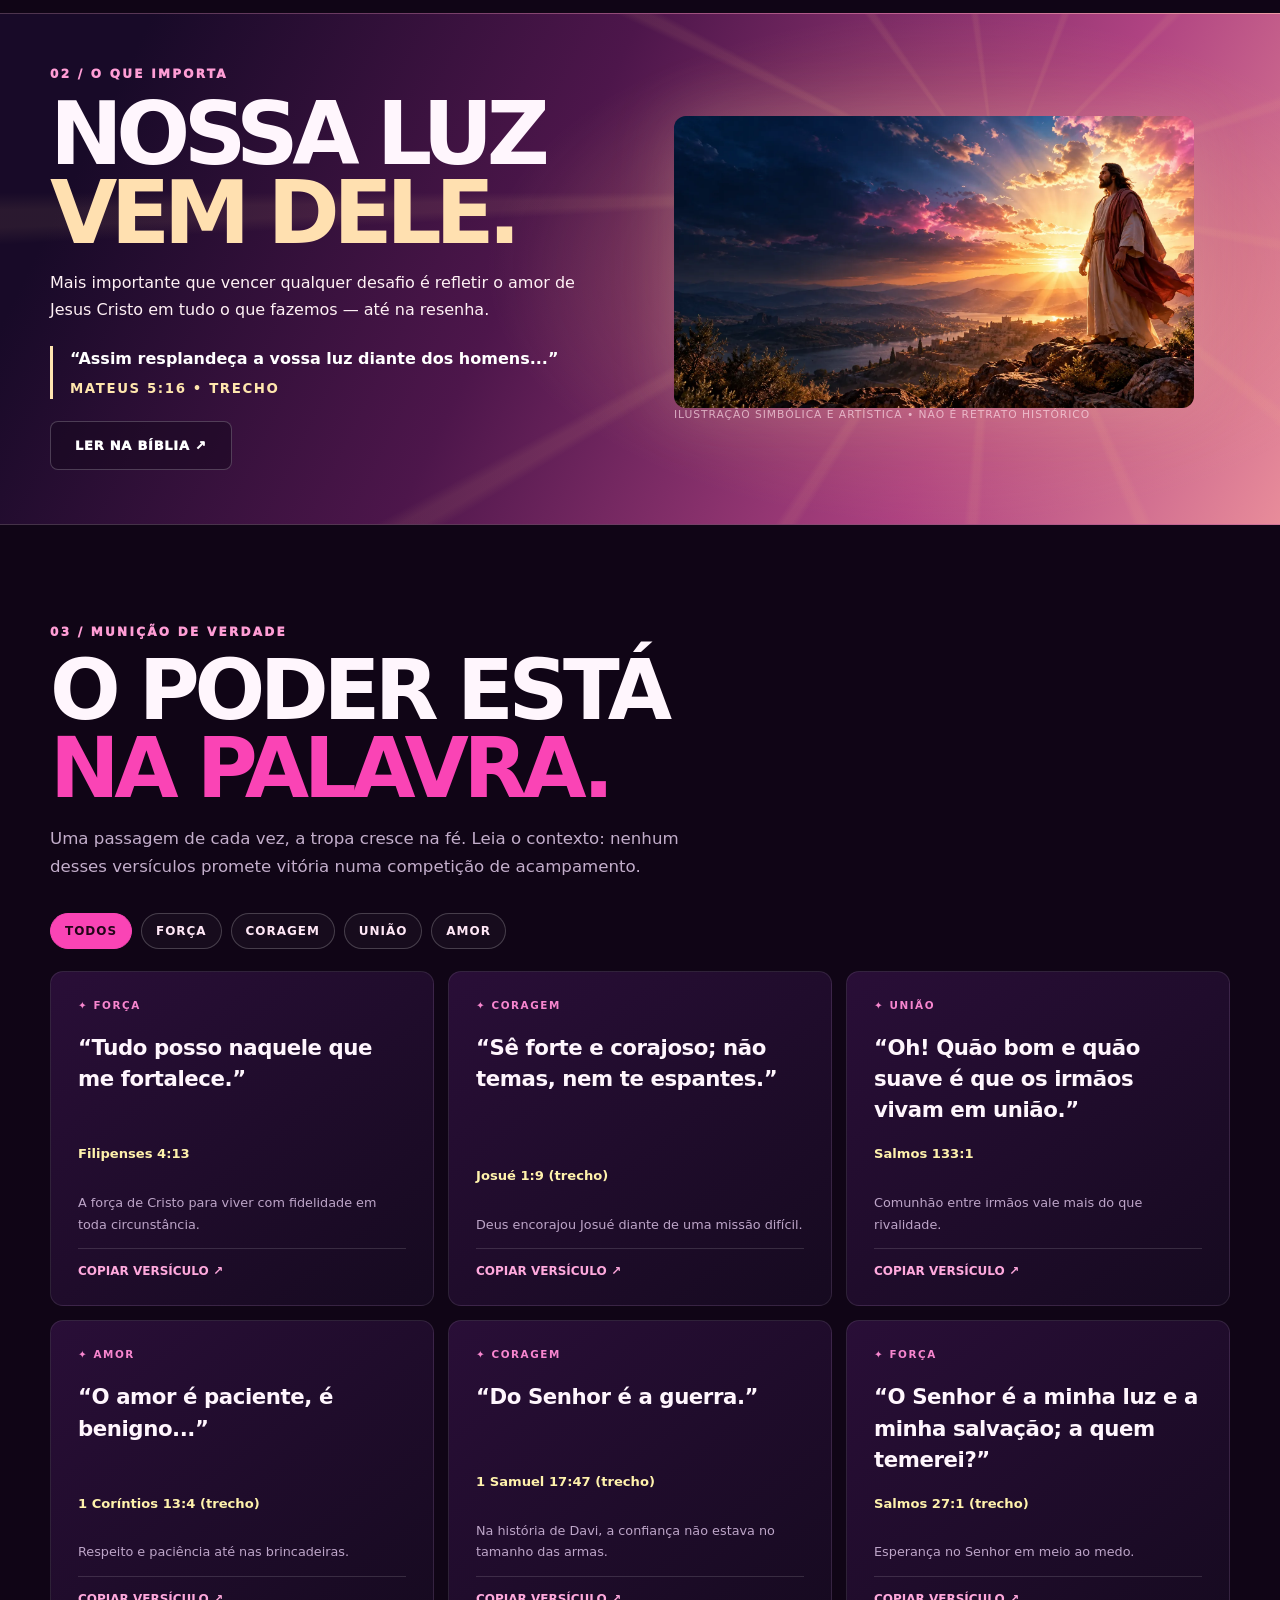
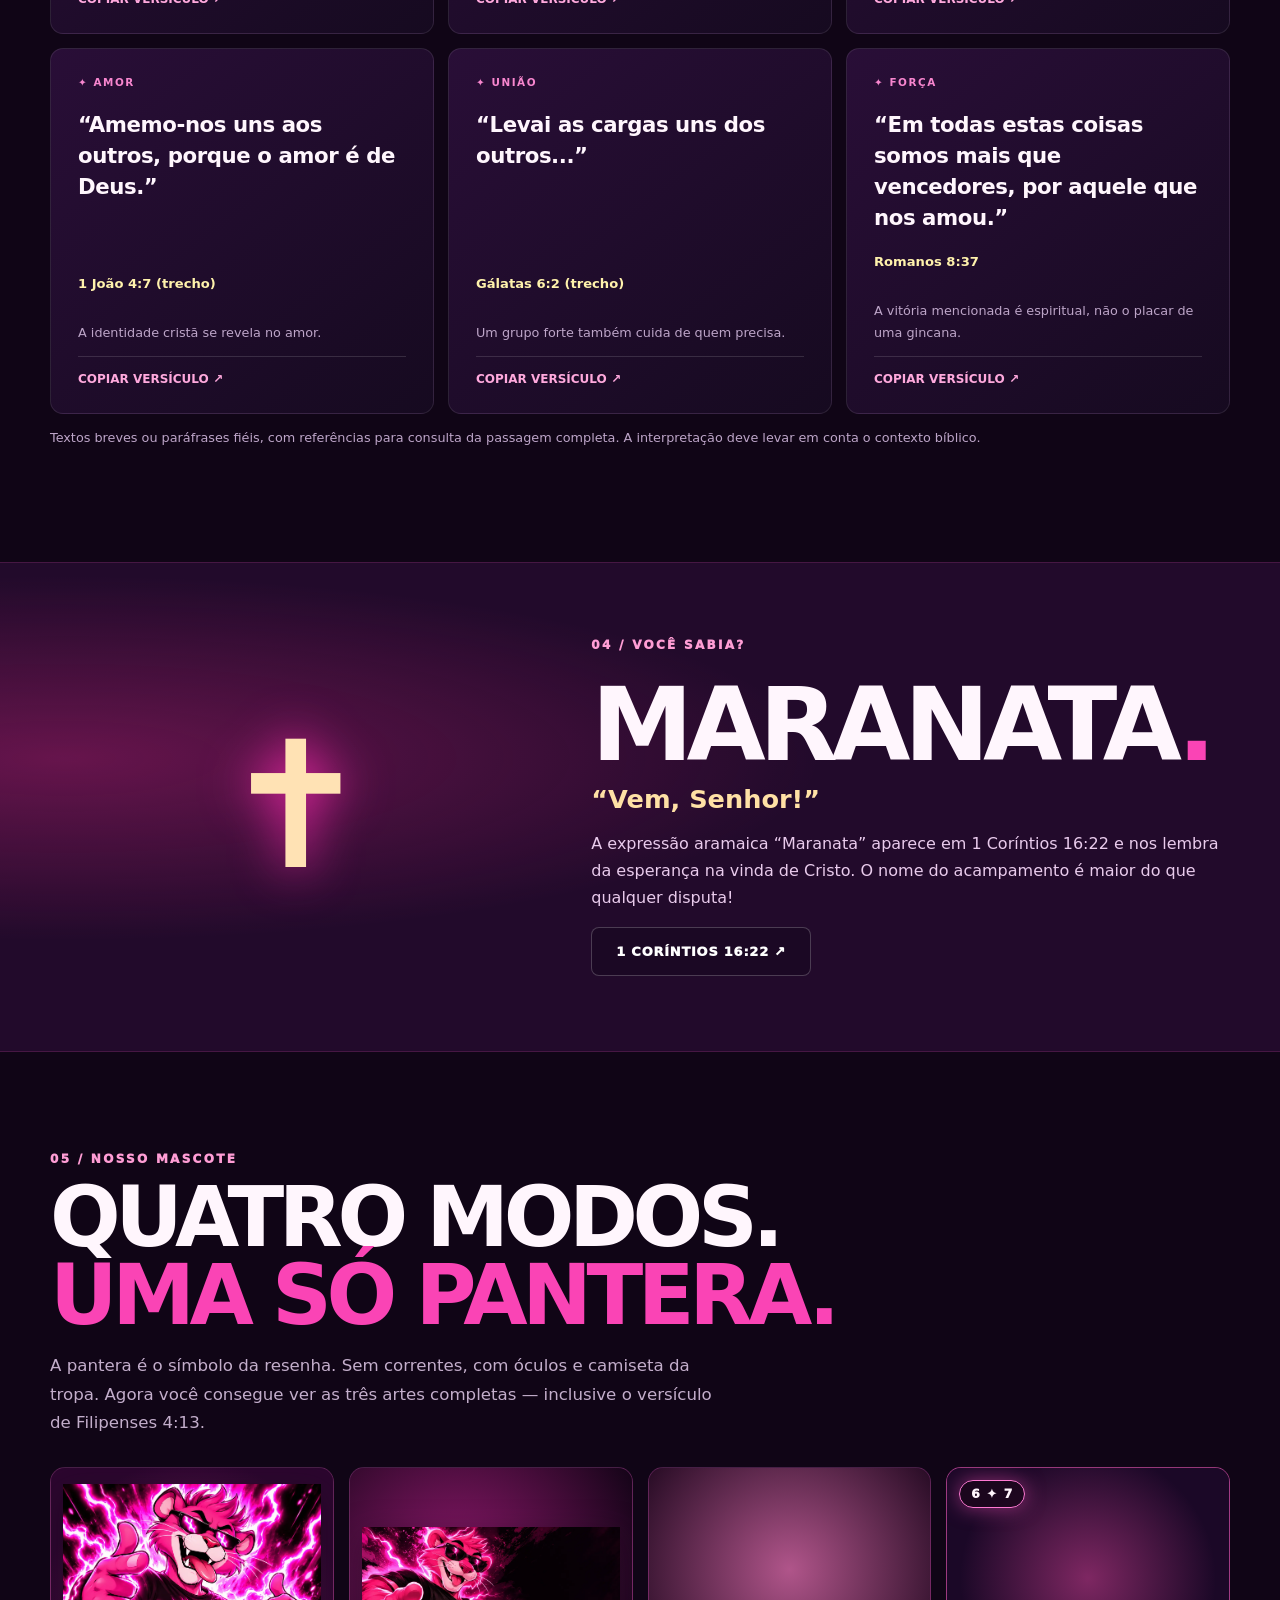
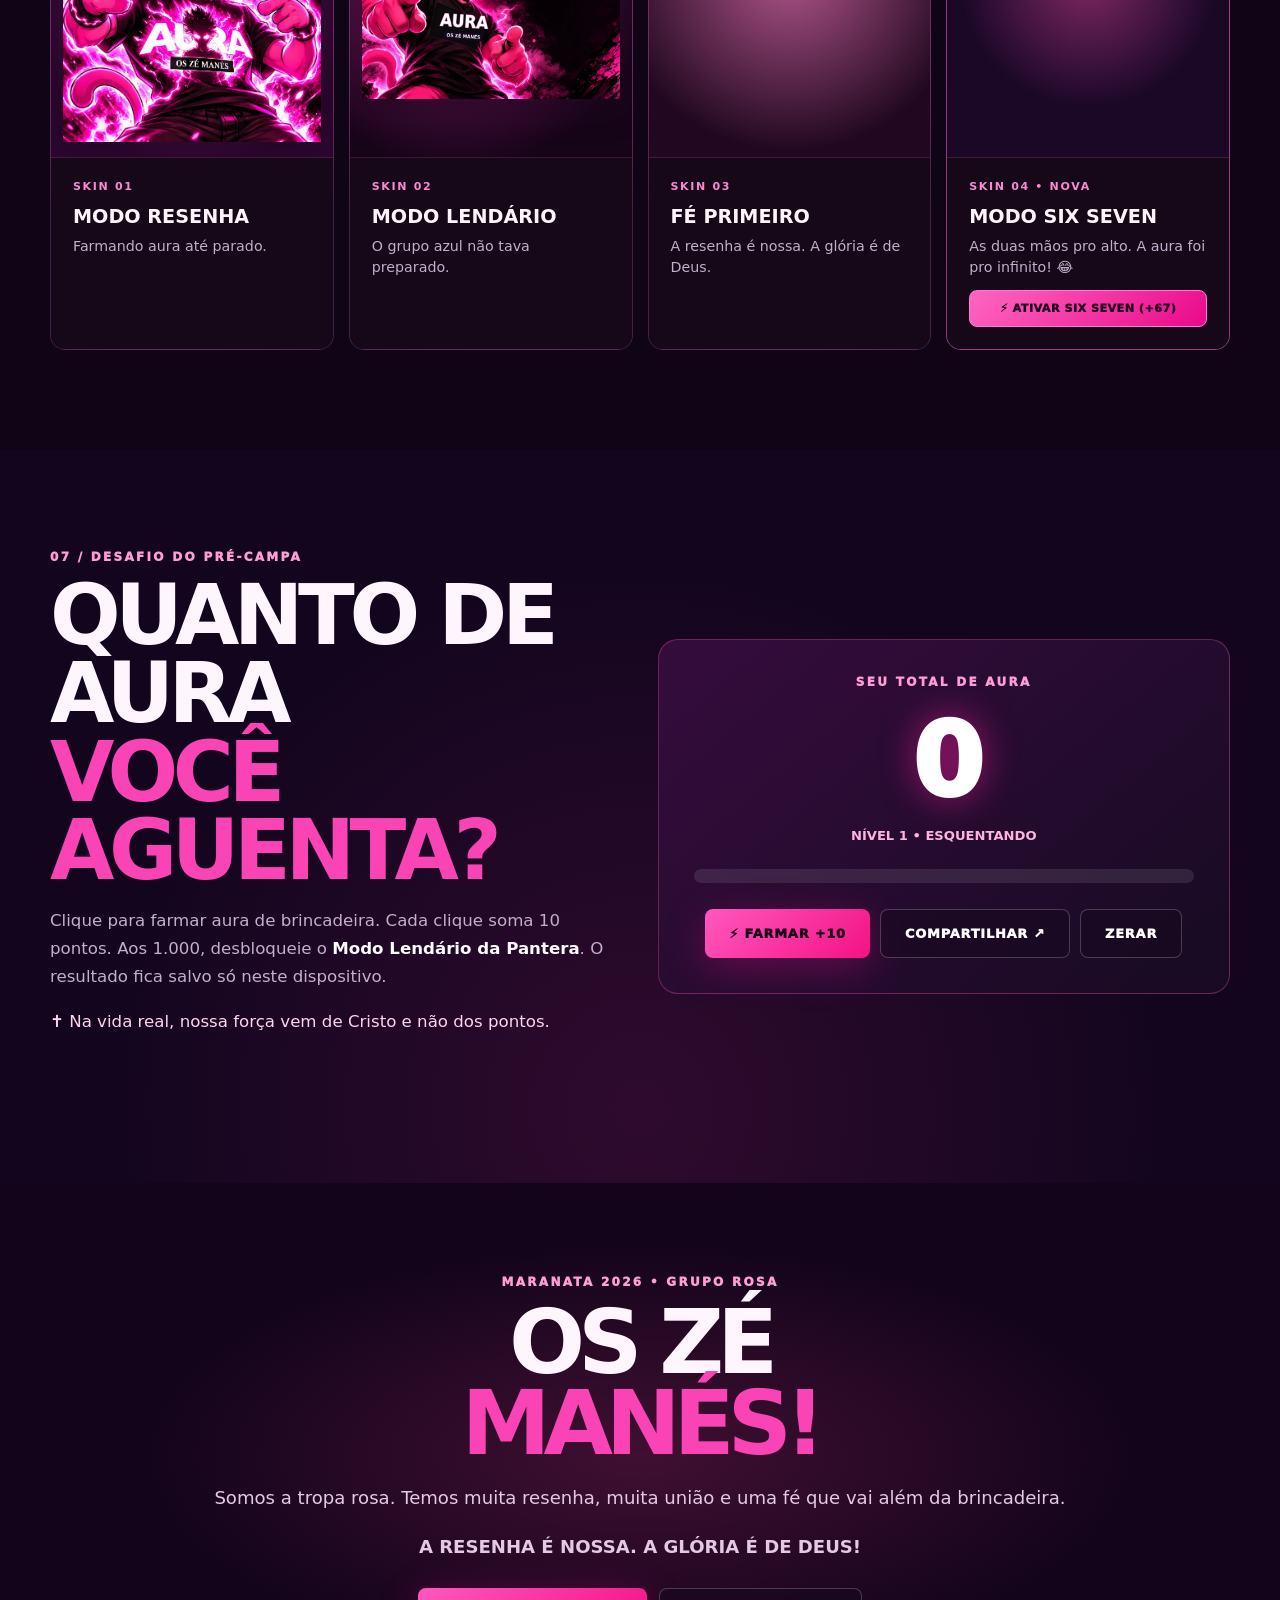
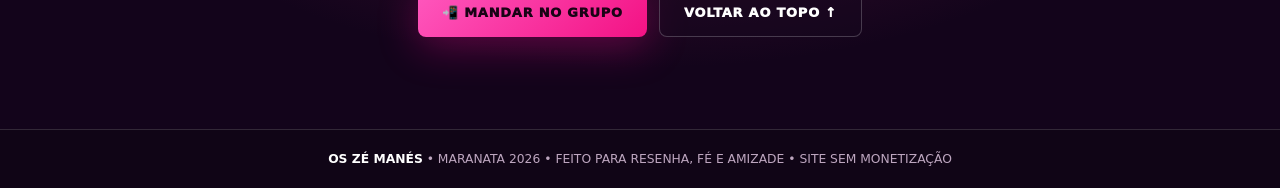
==== commit 2c344123: "copy: atualizar provocação azul e verde e nome Os Zé Manés" ====
--- a/index.html
+++ b/index.html
@@ -3,11 +3,11 @@
 <head>
 <meta charset="utf-8"><meta name="viewport" content="width=device-width,initial-scale=1">
 <meta name="theme-color" content="#100417">
-<meta name="description" content="OS MAIS MAIS. A tropa rosa do Maranata 2026: fé, resenha, pantera e aura de brincadeira!">
-<meta property="og:title" content="OS MAIS MAIS — A AURA DESPERTOU">
+<meta name="description" content="OS ZÉ MANÉS. A tropa rosa do Maranata 2026: fé, resenha, pantera e aura de brincadeira!">
+<meta property="og:title" content="OS ZÉ MANÉS — A AURA DESPERTOU">
 <meta property="og:description" content="O grupo rosa chegou. A resenha é nossa. A glória é de Deus! Maranata 2026.">
 <meta property="og:type" content="website">
-<title>Os Mais Mais | A Aura Despertou — Maranata 2026</title>
+<title>Os Zé Manés | A Aura Despertou — Maranata 2026</title>
 <style>
 :root{--bg:#100516;--black:#07020d;--pink:#fa44b5;--hot:#ff158e;--soft:#fface0;--white:#fff6fd;--muted:#c3aecb;--edge:#ffffff18;--gold:#ffe2a2}
 *{box-sizing:border-box}html{scroll-behavior:smooth}body{margin:0;background:var(--bg);color:var(--white);font-family:system-ui,-apple-system,Segoe UI,Roboto,Arial,sans-serif;overflow-x:hidden}button,input{font:inherit}button{cursor:pointer}a{color:inherit;text-decoration:none}a:focus-visible,button:focus-visible{outline:3px solid #fff;outline-offset:3px}::selection{background:#fa44b5;color:#12041b}.container{width:min(1180px,calc(100% - 38px));margin:auto}.visually-hidden{position:absolute;clip-path:inset(50%);width:1px;height:1px;overflow:hidden}.skip{position:absolute;left:10px;top:-70px;padding:10px;background:#fff;color:#000;z-index:99}.skip:focus{top:10px}
@@ -128,7 +128,7 @@
 </style>
 </head>
 <body class="intro-active">
-<div class="intro-screen" id="introScreen" role="dialog" aria-modal="true" aria-labelledby="introTitle"><div class="intro-content"><img class="intro-panther" src="assets/pantera-poster.webp" alt="Pantera Rosa dos Mais Mais com aura" onerror="this.style.display='none'"><p class="intro-kicker">MARANATA 2026 • GRUPO ROSA</p><h1 class="intro-title" id="introTitle">VOCÊ ESTÁ PREPARADO PARA PRESENCIAR A <span>VERDADEIRA AURA?</span></h1><p class="intro-verse">“Tudo posso naquele que me fortalece.”<strong>Filipenses 4:13</strong></p><button id="enterSiteBtn" class="intro-button" type="button">⚡ ENTRAR COM A TRILHA DE AURA</button><p class="intro-note">A música tentará começar ao entrar. Se o navegador bloquear, é só tocar em ▶ no player que aparece.</p></div></div><div class="intro-flash" id="introFlash" aria-hidden="true"></div><aside id="miniMusic" class="mini-music" hidden aria-label="Player compacto da trilha de aura"><div class="mini-music-header"><span class="mini-music-label">♫ AURA ROSA</span><button type="button" class="music-close" id="closeMusic" aria-label="Fechar player e parar música">✕</button></div><iframe id="youtubePlayer" title="Reproduzir trilha de aura no YouTube" allow="autoplay; encrypted-media; picture-in-picture; fullscreen" referrerpolicy="strict-origin-when-cross-origin" allowfullscreen></iframe><div class="music-links"><button type="button" id="reloadMusic" class="music-reload" title="Tentar iniciar a música novamente" aria-label="Tentar reproduzir novamente">↻ TENTAR</button><a href="https://youtu.be/-xUkPo2q3zc" target="_blank" rel="noopener noreferrer" title="Abrir a música no YouTube">YOUTUBE ↗</a></div><details class="music-help"><summary>Não está tocando?</summary><p id="musicHint" role="status" class="music-hint">Toque em ▶ no vídeo; seu navegador pode bloquear a reprodução automática com som.</p></details></aside><button type="button" class="music-opener" id="openMusic" hidden>♫ ABRIR MÚSICA</button>
+<div class="intro-screen" id="introScreen" role="dialog" aria-modal="true" aria-labelledby="introTitle"><div class="intro-content"><img class="intro-panther" src="assets/pantera-poster.webp" alt="Pantera Rosa dos Zé Manés com aura" onerror="this.style.display='none'"><p class="intro-kicker">MARANATA 2026 • GRUPO ROSA</p><h1 class="intro-title" id="introTitle">VOCÊ ESTÁ PREPARADO PARA PRESENCIAR A <span>VERDADEIRA AURA?</span></h1><p class="intro-verse">“Tudo posso naquele que me fortalece.”<strong>Filipenses 4:13</strong></p><button id="enterSiteBtn" class="intro-button" type="button">⚡ ENTRAR COM A TRILHA DE AURA</button><p class="intro-note">A música tentará começar ao entrar. Se o navegador bloquear, é só tocar em ▶ no player que aparece.</p></div></div><div class="intro-flash" id="introFlash" aria-hidden="true"></div><aside id="miniMusic" class="mini-music" hidden aria-label="Player compacto da trilha de aura"><div class="mini-music-header"><span class="mini-music-label">♫ AURA ROSA</span><button type="button" class="music-close" id="closeMusic" aria-label="Fechar player e parar música">✕</button></div><iframe id="youtubePlayer" title="Reproduzir trilha de aura no YouTube" allow="autoplay; encrypted-media; picture-in-picture; fullscreen" referrerpolicy="strict-origin-when-cross-origin" allowfullscreen></iframe><div class="music-links"><button type="button" id="reloadMusic" class="music-reload" title="Tentar iniciar a música novamente" aria-label="Tentar reproduzir novamente">↻ TENTAR</button><a href="https://youtu.be/-xUkPo2q3zc" target="_blank" rel="noopener noreferrer" title="Abrir a música no YouTube">YOUTUBE ↗</a></div><details class="music-help"><summary>Não está tocando?</summary><p id="musicHint" role="status" class="music-hint">Toque em ▶ no vídeo; seu navegador pode bloquear a reprodução automática com som.</p></details></aside><button type="button" class="music-opener" id="openMusic" hidden>♫ ABRIR MÚSICA</button>
 
 <a class="skip" href="#inicio">Pular para o conteúdo</a>
 <!-- Arte vetorial original: mascote felino estilizado, criada exclusivamente com SVG/CSS. -->
@@ -163,21 +163,21 @@
 <symbol id="cross" viewBox="0 0 220 260"><path d="M98 0 H122 V89 H211 V113 H122 V260 H98 V113 H9 V89 H98Z" fill="#ffe8ac"/></symbol>
 </defs></svg>
 <nav><div class="container nav-row">
-<a class="logo" href="#inicio">✦ OS <b>MAIS MAIS</b><small>MARANATA 2026 • GRUPO ROSA</small></a>
+<a class="logo" href="#inicio">✦ OS <b>ZÉ MANÉS</b><small>MARANATA 2026 • GRUPO ROSA</small></a>
 <button class="menu-button" id="menuBtn" aria-controls="menu" aria-expanded="false">☰ MENU</button>
 <div class="menu" id="menu"><a href="#proposito">A TROPA</a><a href="#cristo">NOSSA FÉ</a><a href="#palavra">VERSÍCULOS</a><a href="#mascote">PANTERA</a><a href="#aura">FARMAR AURA</a></div>
 <a href="#aura" class="pill">⚡ FARMAR AURA</a></div></nav>
 <main>
-<section class="hero" id="inicio"><div class="container hero-grid"><div class="hero-copy"><div class="eyebrow"><span></span>A TEMPORADA DA RESENHA COMEÇOU</div><h1>A AURA<strong>DESPERTOU.</strong></h1><p class="hero-desc">Disseram que o grupo azul tinha farmado aura... <strong>mas esqueceram que a Pantera Rosa estava chegando.</strong> Nossa resenha é grande. Nossa fé é ainda maior.</p><div class="hero-actions"><a class="btn hot" href="#aura">⚡ FARMAR AURA</a><a class="btn outline" href="#aura">⚡ LIBERAR AURA</a></div><div class="hero-details"><span><b>01</b>PROPÓSITO</span><span><b>100%</b>RESENHA</span><span><b>∞</b>AURA DE BRINCADEIRA</span></div></div><div class="mascot"><div class="sparkle one">✦</div><div class="sparkle two">⚡</div><div class="sparkle three">✦</div><svg role="img" aria-label="Mascote dos Mais Mais: pantera rosa divertida, de óculos e camiseta AURA Os Zé Manés"><use href="#pantera"></use></svg></div></div></section>
-<div class="ticker"><span>✦ CRISTO EM PRIMEIRO LUGAR ✦ AURA ROSA ✦ O GRUPO AZUL NÃO ESPERAVA POR ESSA ✦ MARANATA 2026 ✦ A RESENHA NÃO PARA ✦ CRISTO EM PRIMEIRO LUGAR ✦ AURA ROSA ✦ O GRUPO AZUL NÃO ESPERAVA POR ESSA ✦ MARANATA 2026 ✦ A RESENHA NÃO PARA ✦ </span></div>
+<section class="hero" id="inicio"><div class="container hero-grid"><div class="hero-copy"><div class="eyebrow"><span></span>A TEMPORADA DA RESENHA COMEÇOU</div><h1>A AURA<strong>DESPERTOU.</strong></h1><p class="hero-desc">Disseram que o grupo azul tinha farmado aura... <strong>mas esqueceram que a Pantera Rosa estava chegando.</strong> Nossa resenha é grande. Nossa fé é ainda maior.</p><div class="hero-actions"><a class="btn hot" href="#aura">⚡ FARMAR AURA</a><a class="btn outline" href="#aura">⚡ LIBERAR AURA</a></div><div class="hero-details"><span><b>01</b>PROPÓSITO</span><span><b>100%</b>RESENHA</span><span><b>∞</b>AURA DE BRINCADEIRA</span></div></div><div class="mascot"><div class="sparkle one">✦</div><div class="sparkle two">⚡</div><div class="sparkle three">✦</div><svg role="img" aria-label="Mascote dos Zé Manés: pantera rosa divertida, de óculos e camiseta AURA Os Zé Manés"><use href="#pantera"></use></svg></div></div></section>
+<div class="ticker"><span>✦ CRISTO EM PRIMEIRO LUGAR ✦ AURA ROSA ✦ O GRUPO AZUL E VERDE NÃO ESPERAVA POR ESSA ✦ MARANATA 2026 ✦ A RESENHA NÃO PARA ✦ CRISTO EM PRIMEIRO LUGAR ✦ AURA ROSA ✦ O GRUPO AZUL E VERDE NÃO ESPERAVA POR ESSA ✦ MARANATA 2026 ✦ A RESENHA NÃO PARA ✦ </span></div>
 <section class="block" id="proposito"><div class="container"><div class="section-heading"><span class="label">01 / QUEM SOMOS</span><h2>FARMAR AURA É LEGAL.<br><em>VIVER A FÉ É MAIOR.</em></h2><p>O grupo azul fez um vídeo? A gente fez um site inteiro. 😂 No pré-campa, a competição é saudável. Na vida, somos uma só família em Cristo.</p></div><div class="cards"><article class="feature"><div class="emoji">🐆</div><h3>RESENHA ABSURDA</h3><p>Memes, figurinha, provocação amigável e pantera de óculos. A tropa rosa nunca fica sem assunto.</p></article><article class="feature"><div class="emoji">🤝</div><h3>JUNTOS SOMOS MAIS</h3><p>Se ganhar, comemora. Se perder, também. A amizade não depende do placar da gincana.</p></article><article class="feature"><div class="emoji">✝️</div><h3>CRISTO NO CENTRO</h3><p>Nossa fé não é um poder para vencer outros grupos. É o fundamento do nosso amor e da nossa esperança.</p></article></div></div></section>
 <section class="christ" id="cristo"><div class="container christ-inner"><div><span class="label">02 / O QUE IMPORTA</span><h2>NOSSA LUZ<br><em>VEM DELE.</em></h2><p>Mais importante que vencer qualquer desafio é refletir o amor de Jesus Cristo em tudo o que fazemos — até na resenha.</p><div class="quote-card">“Assim resplandeça a vossa luz diante dos homens...”<small>MATEUS 5:16 • TRECHO</small></div><a class="btn outline" href="https://www.bible.com/pt/bible/1608/MAT.5.16" target="_blank" rel="noopener noreferrer">LER NA BÍBLIA ↗</a></div><div><svg class="art" viewBox="0 0 480 450" role="img" aria-label="Representação simbólica de Jesus em uma paisagem iluminada"><defs><radialGradient id="halo"><stop stop-color="#fffae0" stop-opacity=".8"/><stop offset="1" stop-color="#ffe39c" stop-opacity="0"/></radialGradient></defs><circle cx="270" cy="159" r="175" fill="url(#halo)"/><circle cx="270" cy="160" r="56" fill="#ffe3a2" opacity=".5"/><path d="M0 370 Q90 270 190 366 Q270 286 480 358 V450 H0Z" fill="#5a1b53"/><path d="M190 380 Q238 327 262 252 Q268 243 285 252 Q312 325 358 383Z" fill="#f4d5c0"/><path d="M234 269 Q206 290 204 373 L253 371 271 271Z" fill="#7d3455"/><path d="M263 260 Q281 277 291 264 Q330 304 341 378 L269 377Z" fill="#f8dcc5"/><ellipse cx="270" cy="218" rx="29" ry="41" fill="#cc957b"/><path d="M241 218 Q225 154 268 163 Q311 167 300 225 Q285 188 267 193 Q247 190 241 218Z" fill="#402c35"/><path d="M245 230 Q248 268 270 264 Q292 261 296 229 Q287 247 277 247 L269 256 260 247 Q250 246 245 230Z" fill="#634044"/><path d="M268 260 Q281 247 298 258 L314 324 Q272 332 231 324 L239 264Z" fill="#eee4cc"/><path d="M234 291 Q196 318 184 374 M311 292 Q348 325 362 371" fill="none" stroke="#f7dec9" stroke-width="25" stroke-linecap="round"/><path d="M110 397 Q248 362 480 399 V451 H0V408Z" fill="#1b0a25"/></svg><div class="disclaimer">ILUSTRAÇÃO SIMBÓLICA E ARTÍSTICA • NÃO É RETRATO HISTÓRICO</div></div></div></section>
 <section class="block" id="palavra"><div class="container"><div class="section-heading"><span class="label">03 / MUNIÇÃO DE VERDADE</span><h2>O PODER ESTÁ<br><em>NA PALAVRA.</em></h2><p>Uma passagem de cada vez, a tropa cresce na fé. Leia o contexto: nenhum desses versículos promete vitória numa competição de acampamento.</p></div><div class="verse-filters" id="filters" aria-label="Filtrar versículos"><button class="chip" data-topic="todos" aria-pressed="true">TODOS</button><button class="chip" data-topic="força" aria-pressed="false">FORÇA</button><button class="chip" data-topic="coragem" aria-pressed="false">CORAGEM</button><button class="chip" data-topic="união" aria-pressed="false">UNIÃO</button><button class="chip" data-topic="amor" aria-pressed="false">AMOR</button></div><div class="verses" id="verses"></div><p class="verse-note">Textos breves ou paráfrases fiéis, com referências para consulta da passagem completa. A interpretação deve levar em conta o contexto bíblico.</p></div></section>
 <section class="maranata" id="maranata"><div class="container maranata-inner"><div class="maranata-symbol">✝</div><div><span class="label">04 / VOCÊ SABIA?</span><h2>MARANATA<span>.</span></h2><div class="translation">“Vem, Senhor!”</div><p>A expressão aramaica “Maranata” aparece em 1 Coríntios 16:22 e nos lembra da esperança na vinda de Cristo. O nome do acampamento é maior do que qualquer disputa!</p><a class="btn outline" target="_blank" rel="noopener noreferrer" href="https://www.bible.com/pt/bible/1608/1CO.16.22">1 CORÍNTIOS 16:22 ↗</a></div></div></section>
 <section class="block" id="mascote"><div class="container"><div class="section-heading"><span class="label">05 / NOSSO MASCOTE</span><h2>QUATRO MODOS.<br><em>UMA SÓ PANTERA.</em></h2><p>A pantera é o símbolo da resenha. Sem correntes, com óculos e camiseta da tropa. Agora você consegue ver as três artes completas — inclusive o versículo de Filipenses 4:13.</p></div><div class="gallery"><article class="gallery-card"><div class="gallery-art"><svg role="img" aria-label="Pantera rosa modo resenha"><use href="#pantera"></use></svg></div><div class="gallery-text"><small>SKIN 01</small><h3>MODO RESENHA</h3><p>Farmando aura até parado.</p></div></article><article class="gallery-card"><div class="gallery-art"><svg role="img" aria-label="Pantera rosa modo lendário"><use href="#pantera"></use></svg></div><div class="gallery-text"><small>SKIN 02</small><h3>MODO LENDÁRIO</h3><p>O grupo azul não tava preparado.</p></div></article><article class="gallery-card"><div class="gallery-art"><svg role="img" aria-label="Pantera rosa modo fé"><use href="#pantera"></use></svg></div><div class="gallery-text"><small>SKIN 03</small><h3>FÉ PRIMEIRO</h3><p>A resenha é nossa. A glória é de Deus.</p></div></article><article class="gallery-card six-seven-card" id="sixSevenCard" data-skin="six-seven"><div class="gallery-art six-seven-art"><span class="seven-tag" aria-hidden="true">6 ✦ 7</span><img src="assets/2ce24947-ec7f-4dc3-8f23-1fa68746e07c.png" alt="Pantera rosa, mascote dos Zé Manés, fazendo o meme Six Seven com as duas mãos para cima" loading="lazy" decoding="async"></div><div class="gallery-text"><small>SKIN 04 • NOVA</small><h3>MODO SIX SEVEN</h3><p>As duas mãos pro alto. A aura foi pro infinito! 😂</p><button class="aura-skin-btn" id="triggerSixSeven" type="button" aria-label="Ativar modo Six Seven e farmar 67 pontos de aura">⚡ ATIVAR SIX SEVEN (+67)</button></div></article></div></div></section>
 <section class="block challenge" id="aura"><div class="container challenge-box"><div class="section-heading"><span class="label">07 / DESAFIO DO PRÉ-CAMPA</span><h2>QUANTO DE AURA<br><em>VOCÊ AGUENTA?</em></h2><p class="challenge-desc">Clique para farmar aura de brincadeira. Cada clique soma 10 pontos. Aos 1.000, desbloqueie o <strong>Modo Lendário da Pantera</strong>. O resultado fica salvo só neste dispositivo.</p><p style="color:#ffd4eb">✝ Na vida real, nossa força vem de Cristo e não dos pontos.</p></div><div class="score-panel"><span class="label">SEU TOTAL DE AURA</span><div class="counter" id="score" aria-live="polite">0</div><div class="level" id="level">NÍVEL 1 • ESQUENTANDO</div><div class="bar" role="progressbar" aria-label="Progresso para 1000 de aura" aria-valuemin="0" aria-valuemax="100" aria-valuenow="0" id="progress"><i id="fill"></i></div><div class="controls"><button class="btn hot" type="button" id="farm">⚡ FARMAR +10</button><button class="btn outline" type="button" id="shareAura">COMPARTILHAR ↗</button><button class="btn outline" type="button" id="resetAura">ZERAR</button></div></div></div></section>
-<section class="final"><div class="container"><span class="label">MARANATA 2026 • GRUPO ROSA</span><h2>OS MAIS<br><em>MAIS!</em></h2><p>Somos a tropa rosa. Temos muita resenha, muita união e uma fé que vai além da brincadeira.</p><p><strong>A RESENHA É NOSSA. A GLÓRIA É DE DEUS!</strong></p><div class="buttons"><button class="btn hot" id="shareSite" type="button">📲 MANDAR NO GRUPO</button><a class="btn outline" href="#inicio">VOLTAR AO TOPO ↑</a></div></div></section>
-</main><footer><strong>OS MAIS MAIS</strong> • MARANATA 2026 • FEITO PARA RESENHA, FÉ E AMIZADE • SITE SEM MONETIZAÇÃO</footer>
+<section class="final"><div class="container"><span class="label">MARANATA 2026 • GRUPO ROSA</span><h2>OS ZÉ<br><em>MANÉS!</em></h2><p>Somos a tropa rosa. Temos muita resenha, muita união e uma fé que vai além da brincadeira.</p><p><strong>A RESENHA É NOSSA. A GLÓRIA É DE DEUS!</strong></p><div class="buttons"><button class="btn hot" id="shareSite" type="button">📲 MANDAR NO GRUPO</button><a class="btn outline" href="#inicio">VOLTAR AO TOPO ↑</a></div></div></section>
+</main><footer><strong>OS ZÉ MANÉS</strong> • MARANATA 2026 • FEITO PARA RESENHA, FÉ E AMIZADE • SITE SEM MONETIZAÇÃO</footer>
 <div id="toast" class="toast" role="status"></div><div id="flash" class="pink-flash" aria-hidden="true"></div>
 <script>
 (function(){
@@ -186,8 +186,8 @@
 const menu=$('menu'); $('menuBtn').addEventListener('click',()=>{const open=menu.classList.toggle('open');$('menuBtn').setAttribute('aria-expanded',String(open));});
 menu.querySelectorAll('a').forEach(a=>a.addEventListener('click',()=>{menu.classList.remove('open');$('menuBtn').setAttribute('aria-expanded','false');}));
 let toastTimer;const toast=m=>{const el=$('toast');el.textContent=m;el.classList.add('visible');clearTimeout(toastTimer);toastTimer=setTimeout(()=>el.classList.remove('visible'),2600);};
-async function share(message){const payload={title:'Os Mais Mais — Maranata 2026',text:message,url:location.href};try{if(navigator.share){await navigator.share(payload);return;}}catch(e){if(e.name==='AbortError')return;}try{await navigator.clipboard.writeText(message+' '+location.href);toast('Copiado! Cole no grupo do WhatsApp.');}catch{const url='https://wa.me/?text='+encodeURIComponent(message+' '+location.href);window.open(url,'_blank','noopener,noreferrer');}}
-$('shareSite').addEventListener('click',()=>share('🐆💗 OS MAIS MAIS chegaram! A aura rosa despertou no Maranata 2026. A resenha é nossa e a glória é de Deus!'));
+async function share(message){const payload={title:'Os Zé Manés — Maranata 2026',text:message,url:location.href};try{if(navigator.share){await navigator.share(payload);return;}}catch(e){if(e.name==='AbortError')return;}try{await navigator.clipboard.writeText(message+' '+location.href);toast('Copiado! Cole no grupo do WhatsApp.');}catch{const url='https://wa.me/?text='+encodeURIComponent(message+' '+location.href);window.open(url,'_blank','noopener,noreferrer');}}
+$('shareSite').addEventListener('click',()=>share('🐆💗 OS ZÉ MANÉS chegaram! A aura rosa despertou no Maranata 2026. A resenha é nossa e a glória é de Deus!'));
 const passages=[
 {theme:'força',txt:'Tudo posso naquele que me fortalece.',ref:'Filipenses 4:13',note:'A força de Cristo para viver com fidelidade em toda circunstância.'},
 {theme:'coragem',txt:'Sê forte e corajoso; não temas, nem te espantes.',ref:'Josué 1:9 (trecho)',note:'Deus encorajou Josué diante de uma missão difícil.'},
@@ -207,7 +207,7 @@
 function save(){try{localStorage.setItem('maismais-aura',String(score));}catch{}}
 $('farm').addEventListener('click',()=>{const prev=score;score=Math.min(score+10,1000000);save();updateScore();const c=$('score');c.classList.remove('pulse');void c.offsetWidth;c.classList.add('pulse');if(score>=1000&&prev<1000){const f=$('flash');f.classList.remove('active');void f.offsetWidth;f.classList.add('active');toast('🐆 MODO LENDÁRIO DESBLOQUEADO!');}});
 $('resetAura').addEventListener('click',()=>{score=0;save();updateScore();toast('Aura zerada. Começou outra resenha!');});
-$('shareAura').addEventListener('click',()=>share('⚡🐆 Farmei '+score.toLocaleString('pt-BR')+' pontos de aura no site dos Os Mais Mais! Cristo em primeiro lugar. Resenha no máximo!'));
+$('shareAura').addEventListener('click',()=>share('⚡🐆 Farmei '+score.toLocaleString('pt-BR')+' pontos de aura no site dos Zé Manés! Cristo em primeiro lugar. Resenha no máximo!'));
 updateScore();
 const videoId='-xUkPo2q3zc';
 // Reprodução de vídeo oficial do YouTube. O navegador decide se o autoplay COM SOM é permitido.
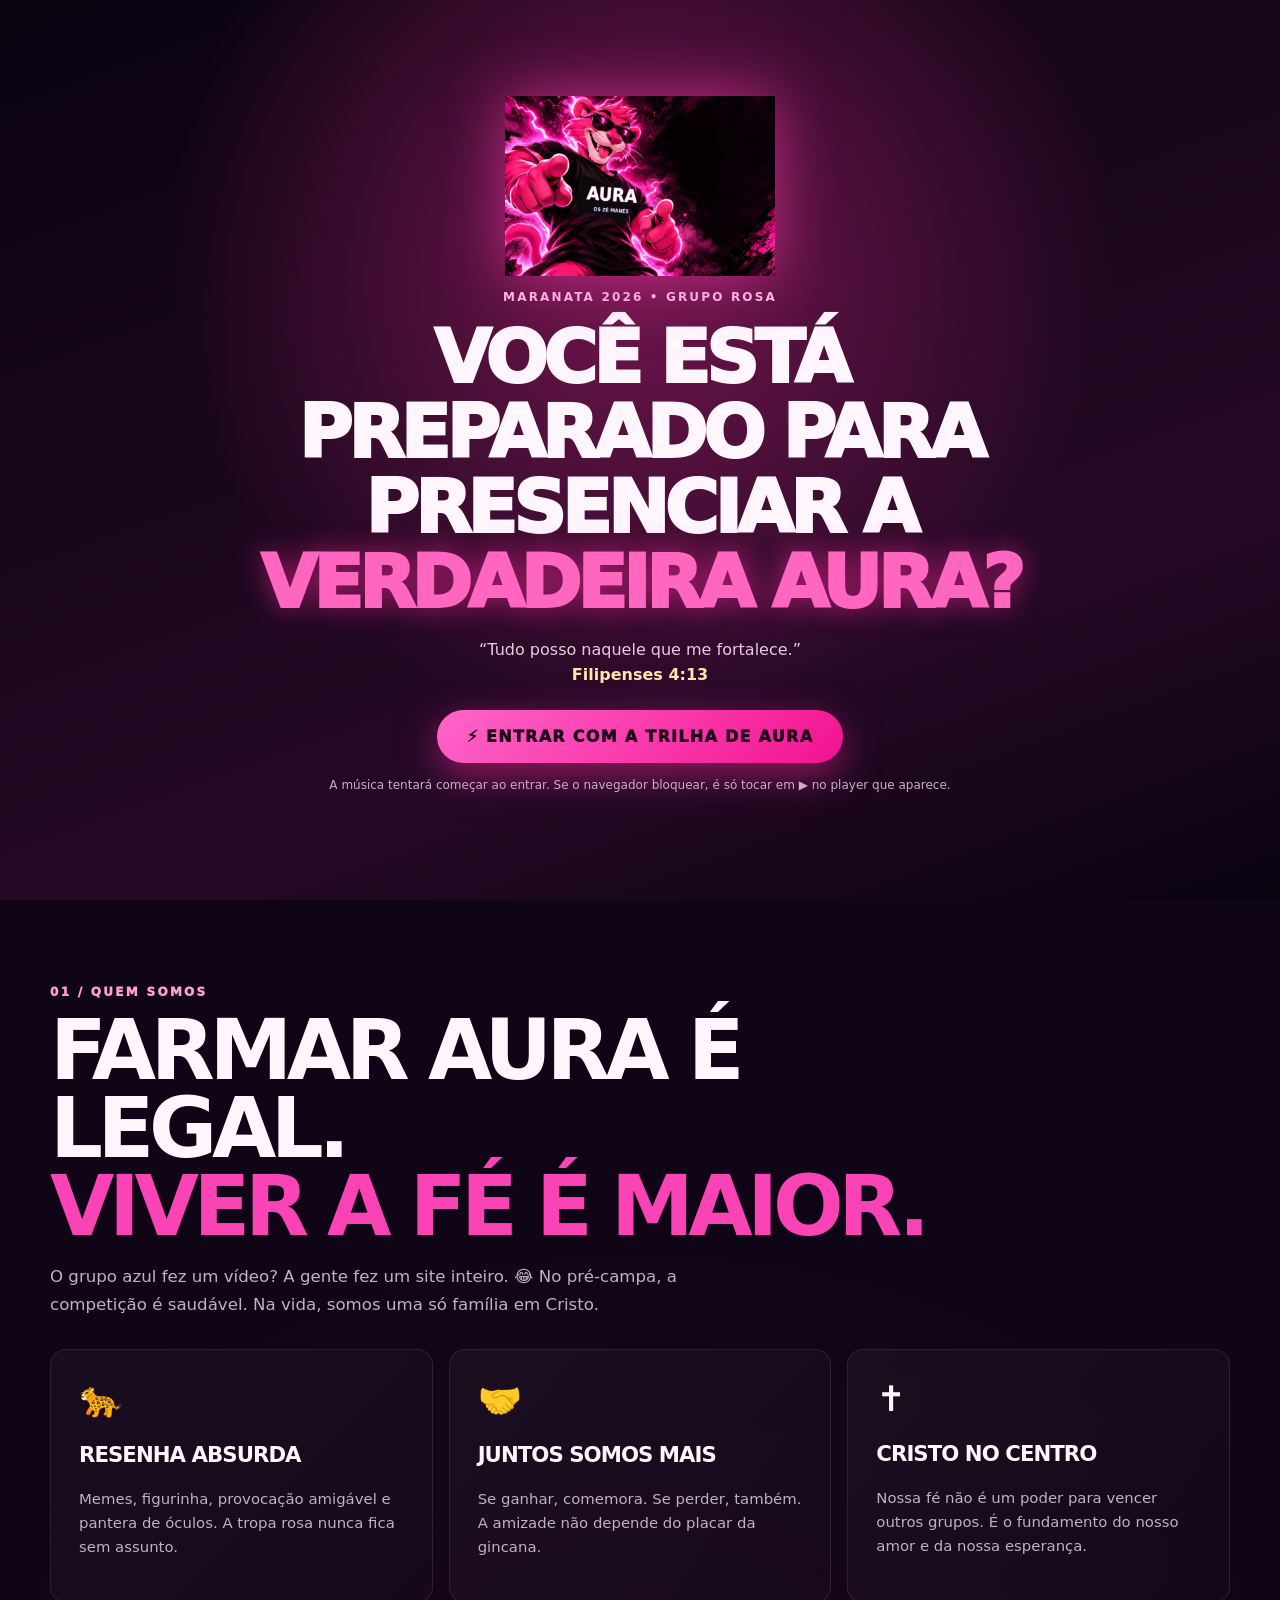
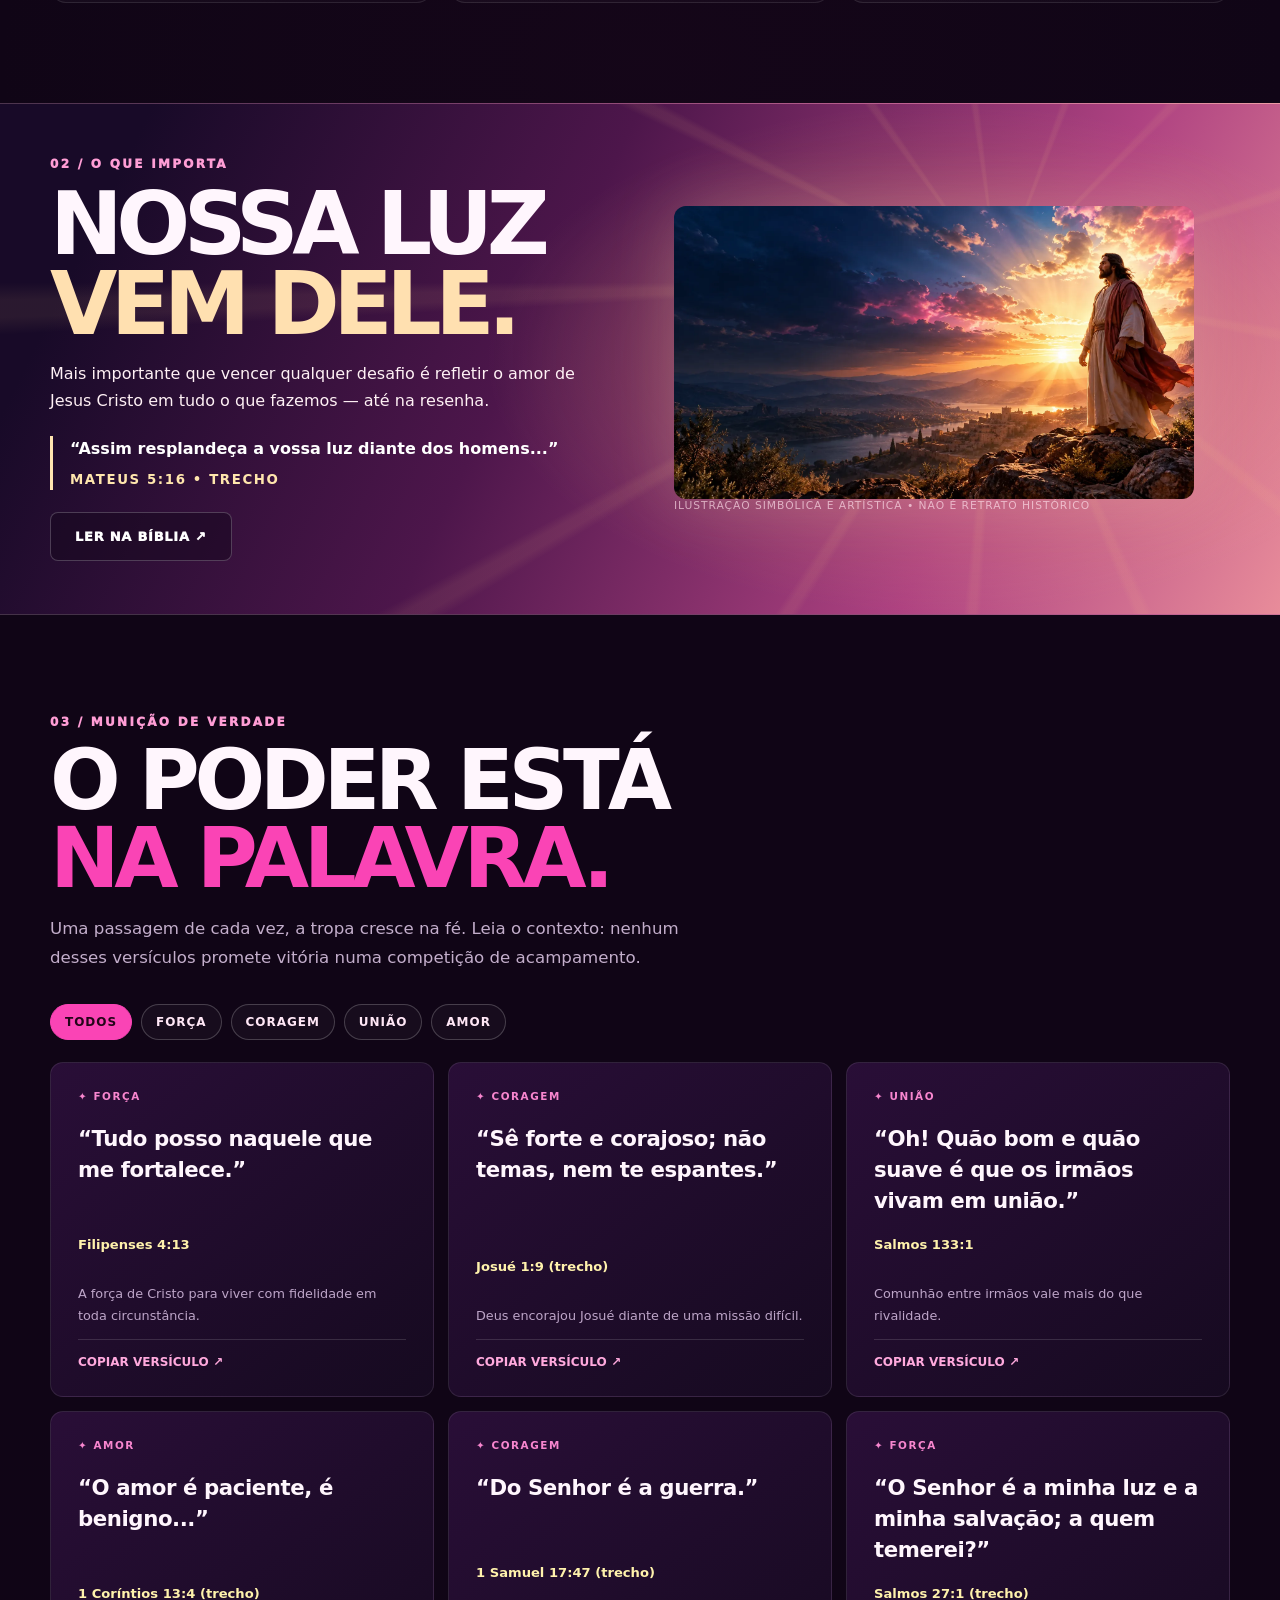
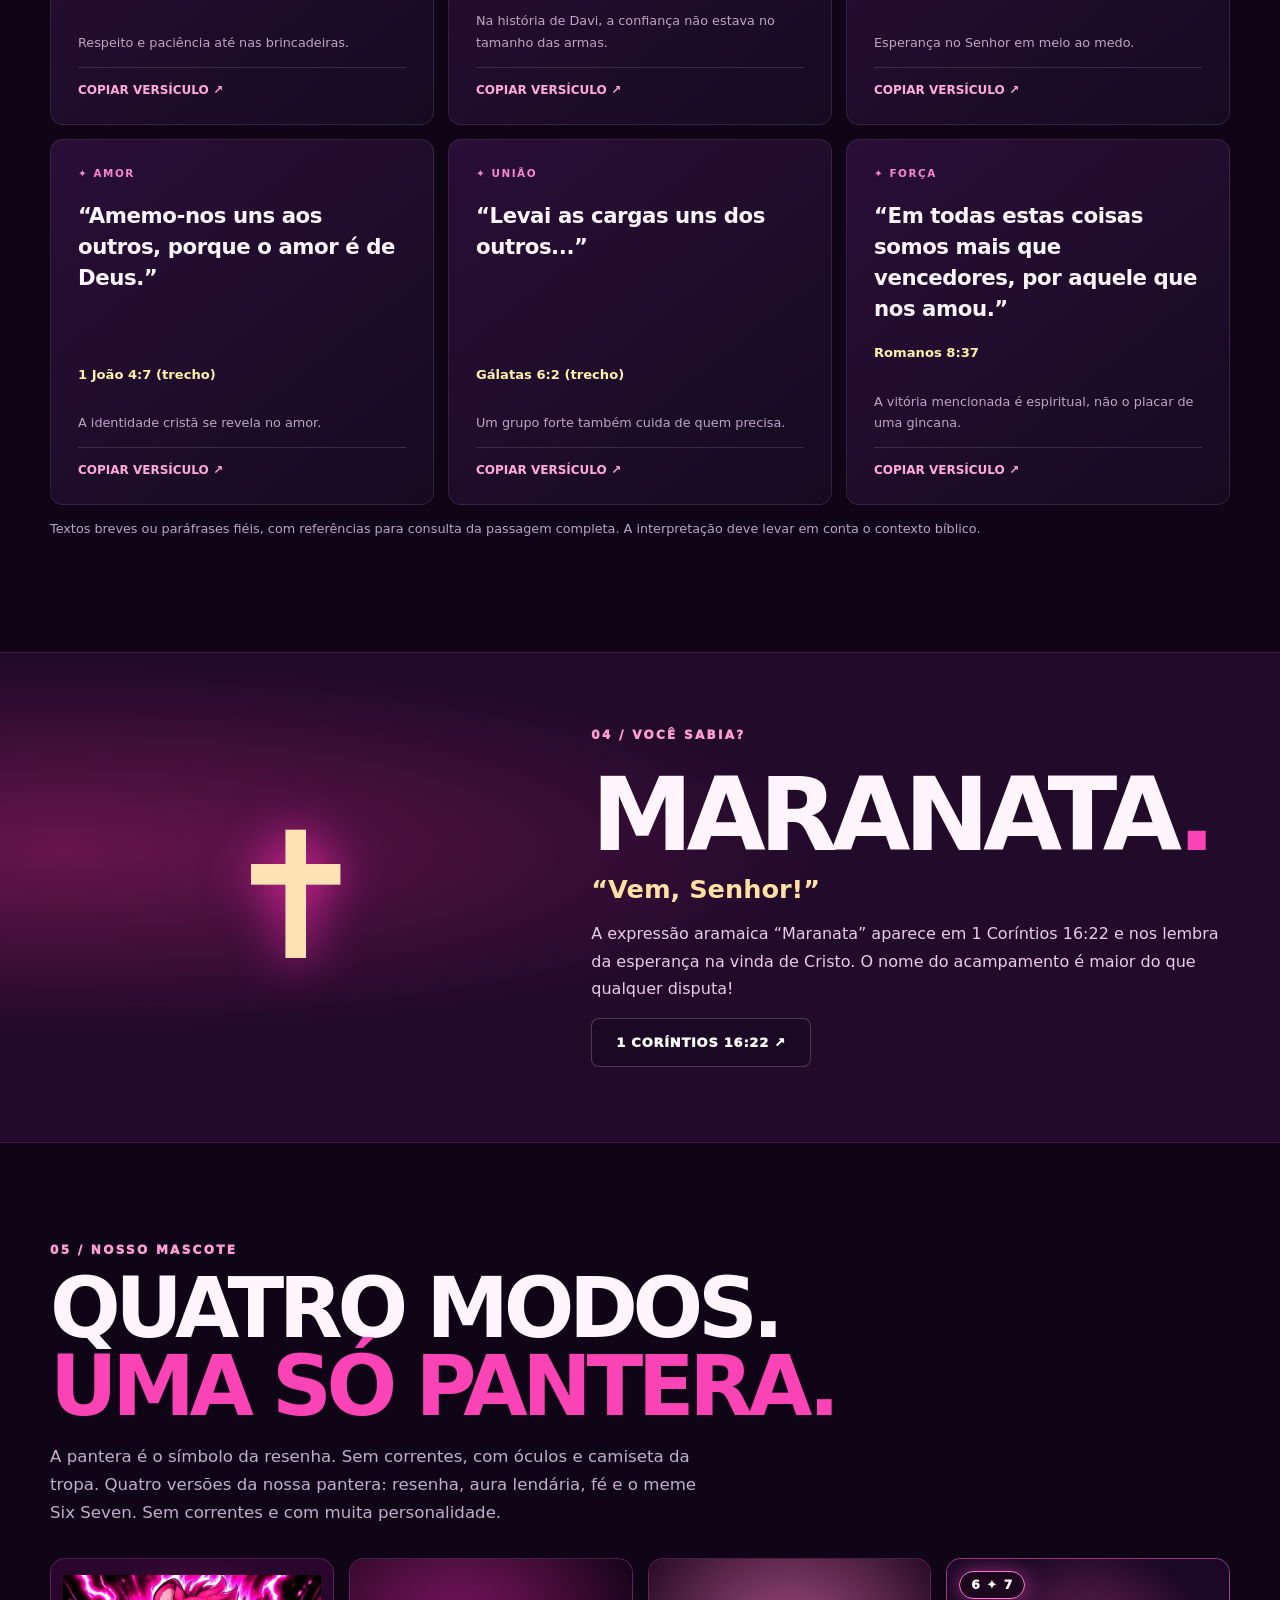
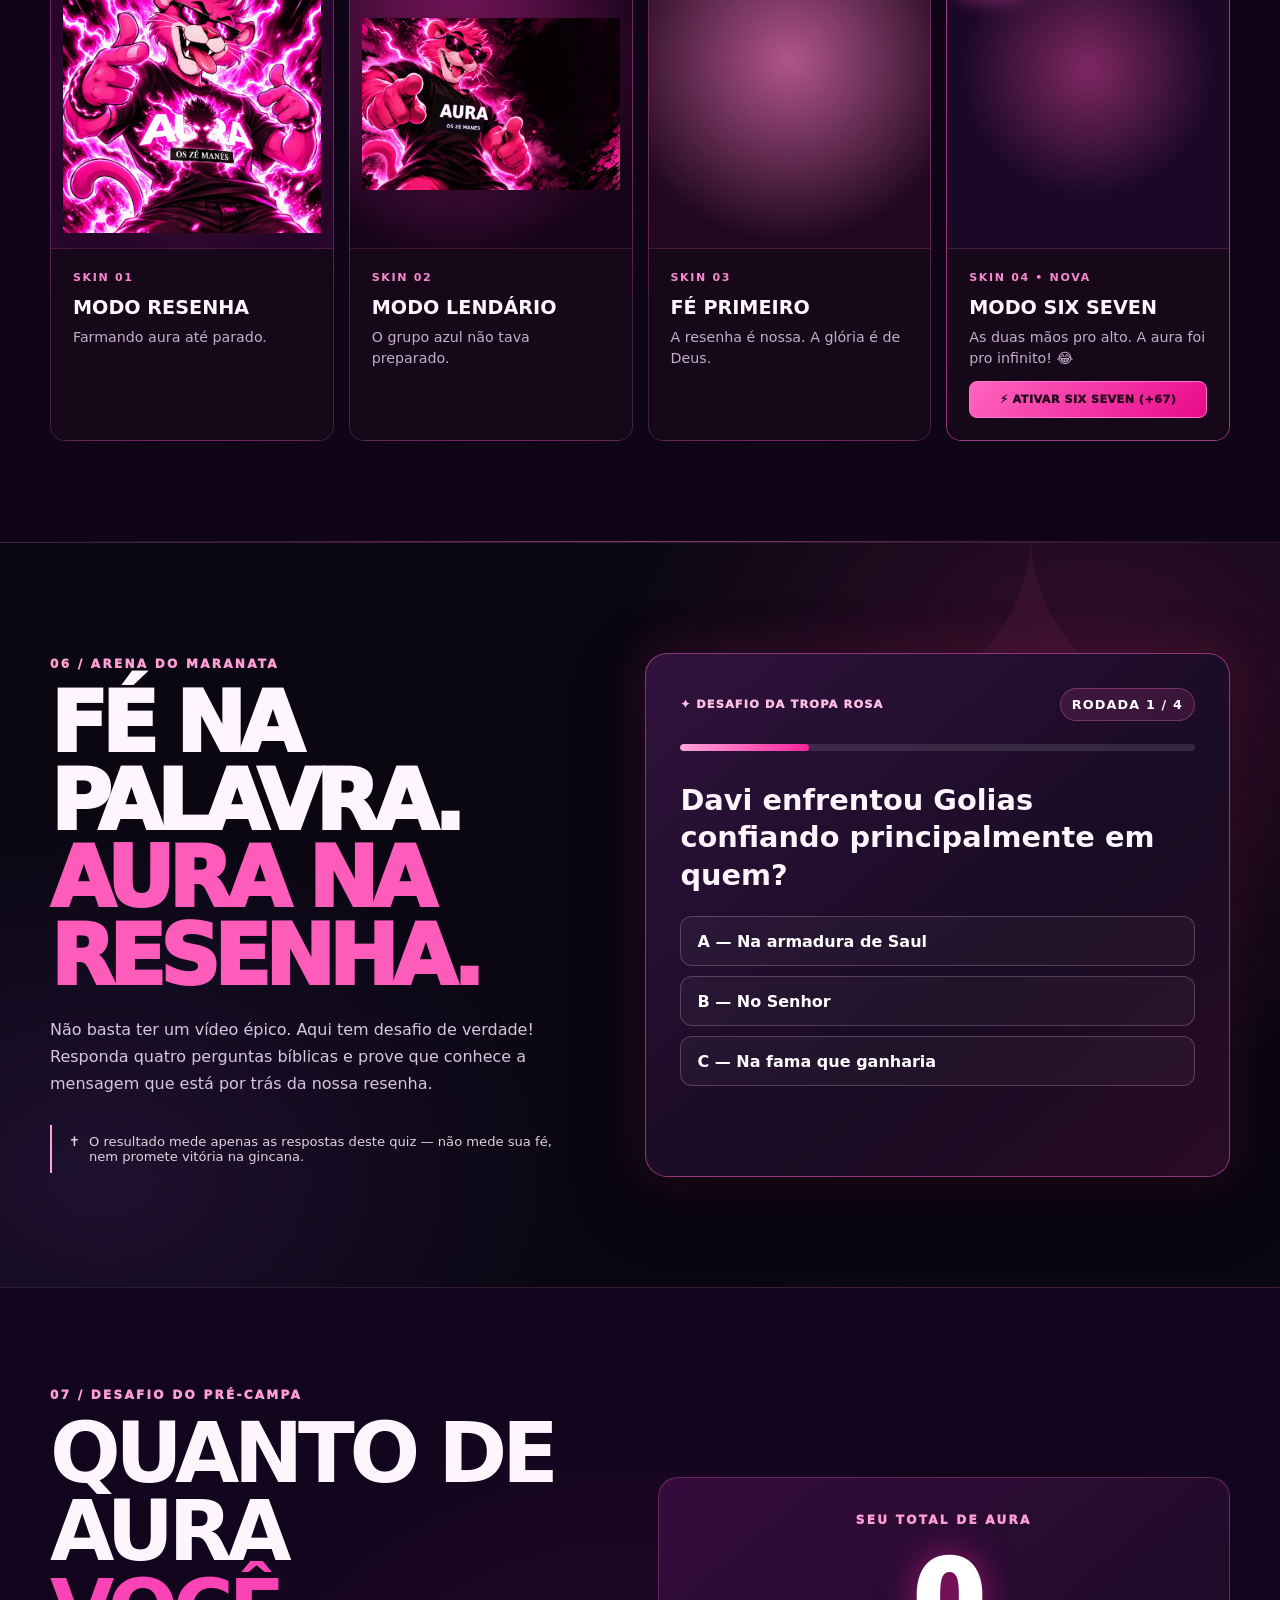
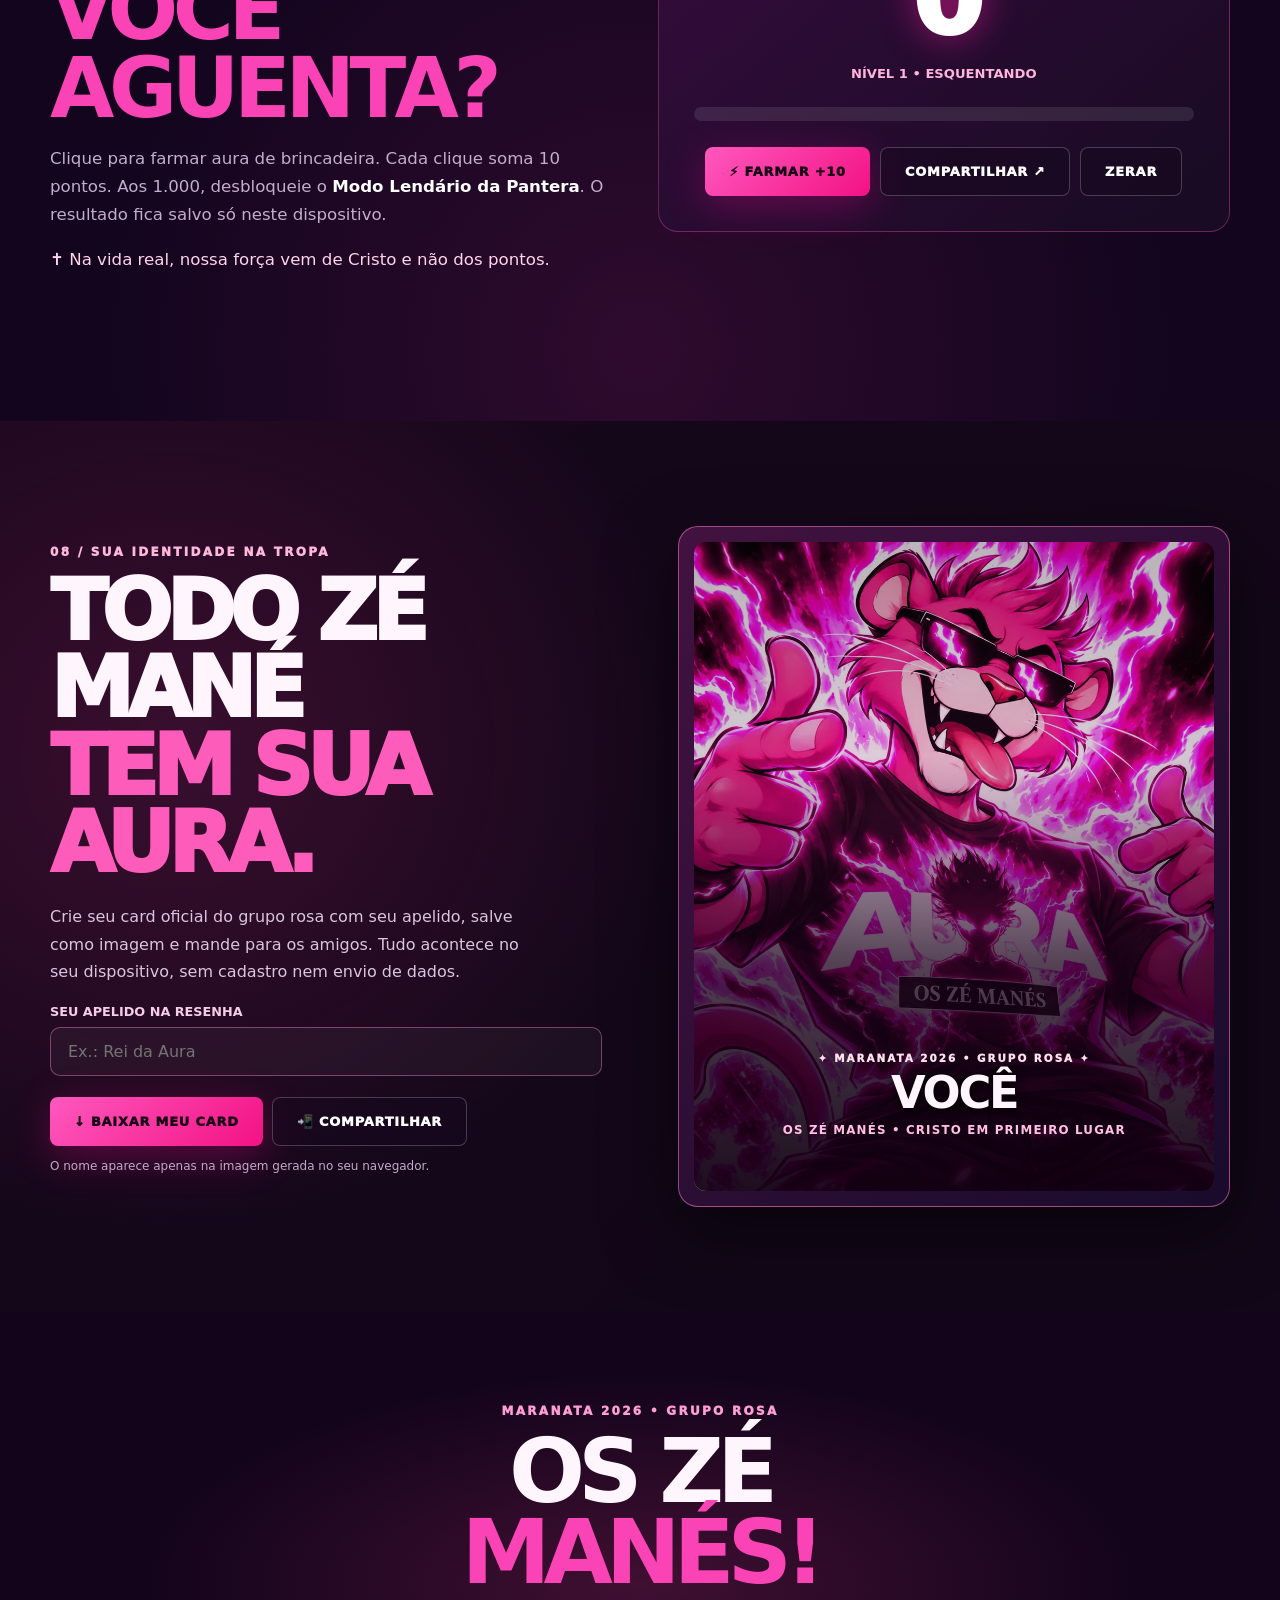
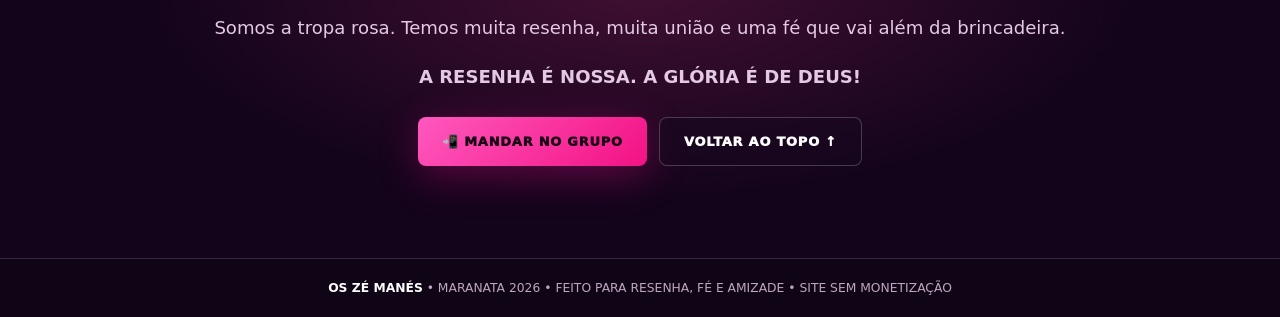
==== commit a2b674cb: "feat: integrar experiência cinematográfica V3 ao site dos Zé Manés" ====
--- a/index.html
+++ b/index.html
@@ -7,6 +7,8 @@
 <meta property="og:title" content="OS ZÉ MANÉS — A AURA DESPERTOU">
 <meta property="og:description" content="O grupo rosa chegou. A resenha é nossa. A glória é de Deus! Maranata 2026.">
 <meta property="og:type" content="website">
+<meta property="og:image" content="https://os-mais-mais.vercel.app/assets/pantera-original.webp">
+<meta property="og:image:alt" content="Pantera rosa — grupo Os Zé Manés do Maranata 2026">
 <title>Os Zé Manés | A Aura Despertou — Maranata 2026</title>
 <style>
 :root{--bg:#100516;--black:#07020d;--pink:#fa44b5;--hot:#ff158e;--soft:#fface0;--white:#fff6fd;--muted:#c3aecb;--edge:#ffffff18;--gold:#ffe2a2}
@@ -125,10 +127,50 @@
   .aura-skin-btn{transition:none}
 }
 
+
+/* Player supercompacto: video visível em 200px (tamanho mínimo suportado pelo embed YouTube).
+   Evita ocultar o iframe enquanto reproduz ou tornar controles pequenos demais para tocar. */
+.mini-music{
+  width:min(214px,calc(100vw - 14px));
+  right:7px; bottom:7px; padding:5px;
+  max-height:calc(100dvh - 14px);
+  overflow-y:auto; border-radius:10px;
+  box-shadow:0 6px 24px #000a;
+}
+.mini-music-header{margin:0 1px 4px;min-height:23px;display:flex;align-items:center;justify-content:space-between}
+.mini-music-label{font-size:.65rem;letter-spacing:.03em}
+.music-header-actions{display:flex;align-items:center;gap:5px}
+.music-external{display:grid;place-items:center;width:24px;height:24px;border-radius:7px;color:#ffe4f6;text-decoration:none;font-size:.9rem;background:#ffffff10}
+.music-external:hover{background:#ffffff28}
+.music-close{width:24px;height:24px;min-width:24px;min-height:24px;font-size:.75rem}
+.mini-music iframe{display:block;position:static;width:100%;height:200px;min-height:200px;border-radius:5px;pointer-events:auto}
+.music-help{margin-top:3px;padding:1px 2px;border-top:0}
+.music-help summary{font-size:.63rem;line-height:1.45;cursor:pointer;color:#efcce4}
+.music-help .music-hint{margin:4px 0;font-size:.65rem}
+.music-help .music-reload{font-size:.68rem;padding:8px 9px}
+@media(max-width:560px){
+  .mini-music{width:min(214px,calc(100vw - 14px));right:7px;bottom:7px;padding:5px}
+  .mini-music iframe{height:200px;min-height:200px}
+}
+
 </style>
+<link rel="stylesheet" href="v3.css">
 </head>
 <body class="intro-active">
-<div class="intro-screen" id="introScreen" role="dialog" aria-modal="true" aria-labelledby="introTitle"><div class="intro-content"><img class="intro-panther" src="assets/pantera-poster.webp" alt="Pantera Rosa dos Zé Manés com aura" onerror="this.style.display='none'"><p class="intro-kicker">MARANATA 2026 • GRUPO ROSA</p><h1 class="intro-title" id="introTitle">VOCÊ ESTÁ PREPARADO PARA PRESENCIAR A <span>VERDADEIRA AURA?</span></h1><p class="intro-verse">“Tudo posso naquele que me fortalece.”<strong>Filipenses 4:13</strong></p><button id="enterSiteBtn" class="intro-button" type="button">⚡ ENTRAR COM A TRILHA DE AURA</button><p class="intro-note">A música tentará começar ao entrar. Se o navegador bloquear, é só tocar em ▶ no player que aparece.</p></div></div><div class="intro-flash" id="introFlash" aria-hidden="true"></div><aside id="miniMusic" class="mini-music" hidden aria-label="Player compacto da trilha de aura"><div class="mini-music-header"><span class="mini-music-label">♫ AURA ROSA</span><button type="button" class="music-close" id="closeMusic" aria-label="Fechar player e parar música">✕</button></div><iframe id="youtubePlayer" title="Reproduzir trilha de aura no YouTube" allow="autoplay; encrypted-media; picture-in-picture; fullscreen" referrerpolicy="strict-origin-when-cross-origin" allowfullscreen></iframe><div class="music-links"><button type="button" id="reloadMusic" class="music-reload" title="Tentar iniciar a música novamente" aria-label="Tentar reproduzir novamente">↻ TENTAR</button><a href="https://youtu.be/-xUkPo2q3zc" target="_blank" rel="noopener noreferrer" title="Abrir a música no YouTube">YOUTUBE ↗</a></div><details class="music-help"><summary>Não está tocando?</summary><p id="musicHint" role="status" class="music-hint">Toque em ▶ no vídeo; seu navegador pode bloquear a reprodução automática com som.</p></details></aside><button type="button" class="music-opener" id="openMusic" hidden>♫ ABRIR MÚSICA</button>
+<div class="intro-screen" id="introScreen" role="dialog" aria-modal="true" aria-labelledby="introTitle"><div class="intro-content"><img class="intro-panther" src="assets/pantera-poster.webp" alt="Pantera Rosa dos Zé Manés com aura" onerror="this.style.display='none'"><p class="intro-kicker">MARANATA 2026 • GRUPO ROSA</p><h1 class="intro-title" id="introTitle">VOCÊ ESTÁ PREPARADO PARA PRESENCIAR A <span>VERDADEIRA AURA?</span></h1><p class="intro-verse">“Tudo posso naquele que me fortalece.”<strong>Filipenses 4:13</strong></p><button id="enterSiteBtn" class="intro-button" type="button">⚡ ENTRAR COM A TRILHA DE AURA</button><p class="intro-note">A música tentará começar ao entrar. Se o navegador bloquear, é só tocar em ▶ no player que aparece.</p></div></div><div class="intro-flash" id="introFlash" aria-hidden="true"></div><aside id="miniMusic" class="mini-music" hidden aria-label="Miniplayer da trilha de aura">
+  <div class="mini-music-header">
+    <span class="mini-music-label">♫ AURA</span>
+    <div class="music-header-actions">
+      <a href="https://youtu.be/-xUkPo2q3zc" class="music-external" target="_blank" rel="noopener noreferrer" title="Abrir música no YouTube" aria-label="Abrir música no YouTube">↗</a>
+      <button type="button" class="music-close" id="closeMusic" aria-label="Fechar player e parar a música">✕</button>
+    </div>
+  </div>
+  <iframe id="youtubePlayer" title="Trilha de aura no YouTube" allow="autoplay; encrypted-media; picture-in-picture; fullscreen" referrerpolicy="strict-origin-when-cross-origin" allowfullscreen></iframe>
+  <details class="music-help"><summary>Sem som?</summary>
+    <p id="musicHint" role="status" class="music-hint">Toque em ▶ no vídeo. Alguns navegadores bloqueiam o som automático.</p>
+    <button type="button" id="reloadMusic" class="music-reload" aria-label="Tentar reproduzir novamente">↻ Tentar novamente</button>
+  </details>
+</aside><button type="button" class="music-opener" id="openMusic" hidden>♫ ABRIR MÚSICA</button>
 
 <a class="skip" href="#inicio">Pular para o conteúdo</a>
 <!-- Arte vetorial original: mascote felino estilizado, criada exclusivamente com SVG/CSS. -->
@@ -166,18 +208,80 @@
 <a class="logo" href="#inicio">✦ OS <b>ZÉ MANÉS</b><small>MARANATA 2026 • GRUPO ROSA</small></a>
 <button class="menu-button" id="menuBtn" aria-controls="menu" aria-expanded="false">☰ MENU</button>
 <div class="menu" id="menu"><a href="#proposito">A TROPA</a><a href="#cristo">NOSSA FÉ</a><a href="#palavra">VERSÍCULOS</a><a href="#mascote">PANTERA</a><a href="#aura">FARMAR AURA</a></div>
-<a href="#aura" class="pill">⚡ FARMAR AURA</a></div></nav>
+<a href="#arena" class="pill">⚔ DESAFIO BÍBLICO</a></div></nav>
 <main>
-<section class="hero" id="inicio"><div class="container hero-grid"><div class="hero-copy"><div class="eyebrow"><span></span>A TEMPORADA DA RESENHA COMEÇOU</div><h1>A AURA<strong>DESPERTOU.</strong></h1><p class="hero-desc">Disseram que o grupo azul tinha farmado aura... <strong>mas esqueceram que a Pantera Rosa estava chegando.</strong> Nossa resenha é grande. Nossa fé é ainda maior.</p><div class="hero-actions"><a class="btn hot" href="#aura">⚡ FARMAR AURA</a><a class="btn outline" href="#aura">⚡ LIBERAR AURA</a></div><div class="hero-details"><span><b>01</b>PROPÓSITO</span><span><b>100%</b>RESENHA</span><span><b>∞</b>AURA DE BRINCADEIRA</span></div></div><div class="mascot"><div class="sparkle one">✦</div><div class="sparkle two">⚡</div><div class="sparkle three">✦</div><svg role="img" aria-label="Mascote dos Zé Manés: pantera rosa divertida, de óculos e camiseta AURA Os Zé Manés"><use href="#pantera"></use></svg></div></div></section>
+<section class="hero" id="inicio"><div class="container hero-grid"><div class="hero-copy"><div class="eyebrow"><span></span>A TEMPORADA DA RESENHA COMEÇOU</div><div class="hero-new-label">✦ MARANATA 2026 • GRUPO ROSA • EXPERIÊNCIA V3</div><h1>A AURA<strong>DESPERTOU.</strong></h1><p class="hero-desc">Disseram que o grupo azul tinha farmado aura... <strong>mas esqueceram que a Pantera Rosa estava chegando.</strong> Nossa resenha é grande. Nossa fé é ainda maior.</p><div class="hero-actions"><button id="awakeningButton" type="button" class="btn hot">✦ DESPERTAR A PANTERA</button><a class="btn outline v3-cine-btn" href="#arena">⚔️ DESAFIO BÍBLICO</a><a class="btn outline" href="#aura">⚡ FARMAR AURA</a></div><div class="v3-band"><span class="v3-star">✦</span> AURA NÃO SE COPIA. PERSONALIDADE SE CRIA. <span class="v3-star">✦</span></div><div class="hero-details"><span><b>01</b>PROPÓSITO</span><span><b>100%</b>RESENHA</span><span><b>∞</b>AURA DE BRINCADEIRA</span></div></div><div class="mascot"><div class="sparkle one">✦</div><div class="sparkle two">⚡</div><div class="sparkle three">✦</div><svg role="img" aria-label="Mascote dos Zé Manés: pantera rosa divertida, de óculos e camiseta AURA Os Zé Manés"><use href="#pantera"></use></svg></div></div></section>
 <div class="ticker"><span>✦ CRISTO EM PRIMEIRO LUGAR ✦ AURA ROSA ✦ O GRUPO AZUL E VERDE NÃO ESPERAVA POR ESSA ✦ MARANATA 2026 ✦ A RESENHA NÃO PARA ✦ CRISTO EM PRIMEIRO LUGAR ✦ AURA ROSA ✦ O GRUPO AZUL E VERDE NÃO ESPERAVA POR ESSA ✦ MARANATA 2026 ✦ A RESENHA NÃO PARA ✦ </span></div>
 <section class="block" id="proposito"><div class="container"><div class="section-heading"><span class="label">01 / QUEM SOMOS</span><h2>FARMAR AURA É LEGAL.<br><em>VIVER A FÉ É MAIOR.</em></h2><p>O grupo azul fez um vídeo? A gente fez um site inteiro. 😂 No pré-campa, a competição é saudável. Na vida, somos uma só família em Cristo.</p></div><div class="cards"><article class="feature"><div class="emoji">🐆</div><h3>RESENHA ABSURDA</h3><p>Memes, figurinha, provocação amigável e pantera de óculos. A tropa rosa nunca fica sem assunto.</p></article><article class="feature"><div class="emoji">🤝</div><h3>JUNTOS SOMOS MAIS</h3><p>Se ganhar, comemora. Se perder, também. A amizade não depende do placar da gincana.</p></article><article class="feature"><div class="emoji">✝️</div><h3>CRISTO NO CENTRO</h3><p>Nossa fé não é um poder para vencer outros grupos. É o fundamento do nosso amor e da nossa esperança.</p></article></div></div></section>
 <section class="christ" id="cristo"><div class="container christ-inner"><div><span class="label">02 / O QUE IMPORTA</span><h2>NOSSA LUZ<br><em>VEM DELE.</em></h2><p>Mais importante que vencer qualquer desafio é refletir o amor de Jesus Cristo em tudo o que fazemos — até na resenha.</p><div class="quote-card">“Assim resplandeça a vossa luz diante dos homens...”<small>MATEUS 5:16 • TRECHO</small></div><a class="btn outline" href="https://www.bible.com/pt/bible/1608/MAT.5.16" target="_blank" rel="noopener noreferrer">LER NA BÍBLIA ↗</a></div><div><svg class="art" viewBox="0 0 480 450" role="img" aria-label="Representação simbólica de Jesus em uma paisagem iluminada"><defs><radialGradient id="halo"><stop stop-color="#fffae0" stop-opacity=".8"/><stop offset="1" stop-color="#ffe39c" stop-opacity="0"/></radialGradient></defs><circle cx="270" cy="159" r="175" fill="url(#halo)"/><circle cx="270" cy="160" r="56" fill="#ffe3a2" opacity=".5"/><path d="M0 370 Q90 270 190 366 Q270 286 480 358 V450 H0Z" fill="#5a1b53"/><path d="M190 380 Q238 327 262 252 Q268 243 285 252 Q312 325 358 383Z" fill="#f4d5c0"/><path d="M234 269 Q206 290 204 373 L253 371 271 271Z" fill="#7d3455"/><path d="M263 260 Q281 277 291 264 Q330 304 341 378 L269 377Z" fill="#f8dcc5"/><ellipse cx="270" cy="218" rx="29" ry="41" fill="#cc957b"/><path d="M241 218 Q225 154 268 163 Q311 167 300 225 Q285 188 267 193 Q247 190 241 218Z" fill="#402c35"/><path d="M245 230 Q248 268 270 264 Q292 261 296 229 Q287 247 277 247 L269 256 260 247 Q250 246 245 230Z" fill="#634044"/><path d="M268 260 Q281 247 298 258 L314 324 Q272 332 231 324 L239 264Z" fill="#eee4cc"/><path d="M234 291 Q196 318 184 374 M311 292 Q348 325 362 371" fill="none" stroke="#f7dec9" stroke-width="25" stroke-linecap="round"/><path d="M110 397 Q248 362 480 399 V451 H0V408Z" fill="#1b0a25"/></svg><div class="disclaimer">ILUSTRAÇÃO SIMBÓLICA E ARTÍSTICA • NÃO É RETRATO HISTÓRICO</div></div></div></section>
 <section class="block" id="palavra"><div class="container"><div class="section-heading"><span class="label">03 / MUNIÇÃO DE VERDADE</span><h2>O PODER ESTÁ<br><em>NA PALAVRA.</em></h2><p>Uma passagem de cada vez, a tropa cresce na fé. Leia o contexto: nenhum desses versículos promete vitória numa competição de acampamento.</p></div><div class="verse-filters" id="filters" aria-label="Filtrar versículos"><button class="chip" data-topic="todos" aria-pressed="true">TODOS</button><button class="chip" data-topic="força" aria-pressed="false">FORÇA</button><button class="chip" data-topic="coragem" aria-pressed="false">CORAGEM</button><button class="chip" data-topic="união" aria-pressed="false">UNIÃO</button><button class="chip" data-topic="amor" aria-pressed="false">AMOR</button></div><div class="verses" id="verses"></div><p class="verse-note">Textos breves ou paráfrases fiéis, com referências para consulta da passagem completa. A interpretação deve levar em conta o contexto bíblico.</p></div></section>
 <section class="maranata" id="maranata"><div class="container maranata-inner"><div class="maranata-symbol">✝</div><div><span class="label">04 / VOCÊ SABIA?</span><h2>MARANATA<span>.</span></h2><div class="translation">“Vem, Senhor!”</div><p>A expressão aramaica “Maranata” aparece em 1 Coríntios 16:22 e nos lembra da esperança na vinda de Cristo. O nome do acampamento é maior do que qualquer disputa!</p><a class="btn outline" target="_blank" rel="noopener noreferrer" href="https://www.bible.com/pt/bible/1608/1CO.16.22">1 CORÍNTIOS 16:22 ↗</a></div></div></section>
-<section class="block" id="mascote"><div class="container"><div class="section-heading"><span class="label">05 / NOSSO MASCOTE</span><h2>QUATRO MODOS.<br><em>UMA SÓ PANTERA.</em></h2><p>A pantera é o símbolo da resenha. Sem correntes, com óculos e camiseta da tropa. Agora você consegue ver as três artes completas — inclusive o versículo de Filipenses 4:13.</p></div><div class="gallery"><article class="gallery-card"><div class="gallery-art"><svg role="img" aria-label="Pantera rosa modo resenha"><use href="#pantera"></use></svg></div><div class="gallery-text"><small>SKIN 01</small><h3>MODO RESENHA</h3><p>Farmando aura até parado.</p></div></article><article class="gallery-card"><div class="gallery-art"><svg role="img" aria-label="Pantera rosa modo lendário"><use href="#pantera"></use></svg></div><div class="gallery-text"><small>SKIN 02</small><h3>MODO LENDÁRIO</h3><p>O grupo azul não tava preparado.</p></div></article><article class="gallery-card"><div class="gallery-art"><svg role="img" aria-label="Pantera rosa modo fé"><use href="#pantera"></use></svg></div><div class="gallery-text"><small>SKIN 03</small><h3>FÉ PRIMEIRO</h3><p>A resenha é nossa. A glória é de Deus.</p></div></article><article class="gallery-card six-seven-card" id="sixSevenCard" data-skin="six-seven"><div class="gallery-art six-seven-art"><span class="seven-tag" aria-hidden="true">6 ✦ 7</span><img src="assets/2ce24947-ec7f-4dc3-8f23-1fa68746e07c.png" alt="Pantera rosa, mascote dos Zé Manés, fazendo o meme Six Seven com as duas mãos para cima" loading="lazy" decoding="async"></div><div class="gallery-text"><small>SKIN 04 • NOVA</small><h3>MODO SIX SEVEN</h3><p>As duas mãos pro alto. A aura foi pro infinito! 😂</p><button class="aura-skin-btn" id="triggerSixSeven" type="button" aria-label="Ativar modo Six Seven e farmar 67 pontos de aura">⚡ ATIVAR SIX SEVEN (+67)</button></div></article></div></div></section>
+<section class="block" id="mascote"><div class="container"><div class="section-heading"><span class="label">05 / NOSSO MASCOTE</span><h2>QUATRO MODOS.<br><em>UMA SÓ PANTERA.</em></h2><p>A pantera é o símbolo da resenha. Sem correntes, com óculos e camiseta da tropa. Quatro versões da nossa pantera: resenha, aura lendária, fé e o meme Six Seven. Sem correntes e com muita personalidade.</p></div><div class="gallery"><article class="gallery-card"><div class="gallery-art"><svg role="img" aria-label="Pantera rosa modo resenha"><use href="#pantera"></use></svg></div><div class="gallery-text"><small>SKIN 01</small><h3>MODO RESENHA</h3><p>Farmando aura até parado.</p></div></article><article class="gallery-card"><div class="gallery-art"><svg role="img" aria-label="Pantera rosa modo lendário"><use href="#pantera"></use></svg></div><div class="gallery-text"><small>SKIN 02</small><h3>MODO LENDÁRIO</h3><p>O grupo azul não tava preparado.</p></div></article><article class="gallery-card"><div class="gallery-art"><svg role="img" aria-label="Pantera rosa modo fé"><use href="#pantera"></use></svg></div><div class="gallery-text"><small>SKIN 03</small><h3>FÉ PRIMEIRO</h3><p>A resenha é nossa. A glória é de Deus.</p></div></article><article class="gallery-card six-seven-card" id="sixSevenCard" data-skin="six-seven"><div class="gallery-art six-seven-art"><span class="seven-tag" aria-hidden="true">6 ✦ 7</span><img src="assets/2ce24947-ec7f-4dc3-8f23-1fa68746e07c.png" alt="Pantera rosa, mascote dos Zé Manés, fazendo o meme Six Seven com as duas mãos para cima" loading="lazy" decoding="async"></div><div class="gallery-text"><small>SKIN 04 • NOVA</small><h3>MODO SIX SEVEN</h3><p>As duas mãos pro alto. A aura foi pro infinito! 😂</p><button class="aura-skin-btn" id="triggerSixSeven" type="button" aria-label="Ativar modo Six Seven e farmar 67 pontos de aura">⚡ ATIVAR SIX SEVEN (+67)</button></div></article></div></div></section>
+
+<div class="v3-hairline" aria-hidden="true"></div>
+<section id="arena" class="arena-v3" aria-labelledby="arenaTitle">
+  <div class="container arena-v3-grid">
+    <div class="arena-v3-copy">
+      <span class="label">06 / ARENA DO MARANATA</span>
+      <h2 id="arenaTitle">FÉ NA PALAVRA.<br><span>AURA NA RESENHA.</span></h2>
+      <p>Não basta ter um vídeo épico. Aqui tem desafio de verdade! Responda quatro perguntas bíblicas e prove que conhece a mensagem que está por trás da nossa resenha.</p>
+      <div class="arena-small-note"><span aria-hidden="true">✝</span><span>O resultado mede apenas as respostas deste quiz — não mede sua fé, nem promete vitória na gincana.</span></div>
+    </div>
+    <article id="arenaPanel" class="arena-v3-panel" aria-label="Desafio bíblico interativo">
+      <div class="arena-topline"><span>✦ DESAFIO DA TROPA ROSA</span><strong id="arenaRound">RODADA 1 / 4</strong></div>
+      <div class="arena-progress" aria-hidden="true"><span id="arenaFill"></span></div>
+      <div id="arenaPlaying">
+        <h3 id="arenaQuestion" class="arena-question">Carregando a primeira rodada...</h3>
+        <div class="arena-options" id="arenaOptions"></div>
+        <div id="arenaFeedback" class="arena-feedback" role="status" aria-live="polite"></div>
+        <button type="button" class="btn hot arena-next" id="arenaNext" hidden>PRÓXIMA RODADA →</button>
+      </div>
+      <div id="arenaFinish" class="arena-finish" hidden>
+        <div class="final-emoji" aria-hidden="true">🐆✝️</div>
+        <h3 id="arenaResultTitle">DESAFIO CONCLUÍDO!</h3>
+        <p id="arenaResult">Você completou as quatro rodadas!</p>
+        <p>Resenha é brincadeira. A palavra de Deus merece respeito e atenção.</p>
+        <div class="arena-finish-actions">
+          <button class="btn hot" type="button" id="arenaShare">📲 DESAFIAR A GALERA</button>
+          <button class="btn outline" type="button" id="arenaRestart">↻ JOGAR DE NOVO</button>
+        </div>
+      </div>
+    </article>
+  </div>
+</section>
 <section class="block challenge" id="aura"><div class="container challenge-box"><div class="section-heading"><span class="label">07 / DESAFIO DO PRÉ-CAMPA</span><h2>QUANTO DE AURA<br><em>VOCÊ AGUENTA?</em></h2><p class="challenge-desc">Clique para farmar aura de brincadeira. Cada clique soma 10 pontos. Aos 1.000, desbloqueie o <strong>Modo Lendário da Pantera</strong>. O resultado fica salvo só neste dispositivo.</p><p style="color:#ffd4eb">✝ Na vida real, nossa força vem de Cristo e não dos pontos.</p></div><div class="score-panel"><span class="label">SEU TOTAL DE AURA</span><div class="counter" id="score" aria-live="polite">0</div><div class="level" id="level">NÍVEL 1 • ESQUENTANDO</div><div class="bar" role="progressbar" aria-label="Progresso para 1000 de aura" aria-valuemin="0" aria-valuemax="100" aria-valuenow="0" id="progress"><i id="fill"></i></div><div class="controls"><button class="btn hot" type="button" id="farm">⚡ FARMAR +10</button><button class="btn outline" type="button" id="shareAura">COMPARTILHAR ↗</button><button class="btn outline" type="button" id="resetAura">ZERAR</button></div></div></div></section>
+
+<section id="carteirinha" class="identity-v3" aria-labelledby="identityTitle">
+  <div class="container identity-v3-grid">
+    <div class="identity-v3-copy">
+      <span class="label">08 / SUA IDENTIDADE NA TROPA</span>
+      <h2 id="identityTitle">TODO ZÉ MANÉ<br><span>TEM SUA AURA.</span></h2>
+      <p>Crie seu card oficial do grupo rosa com seu apelido, salve como imagem e mande para os amigos. Tudo acontece no seu dispositivo, sem cadastro nem envio de dados.</p>
+      <label for="auraNickname">SEU APELIDO NA RESENHA</label>
+      <input id="auraNickname" type="text" maxlength="22" autocomplete="off" placeholder="Ex.: Rei da Aura" aria-describedby="nickHint">
+      <div class="identity-actions">
+        <button type="button" class="btn hot" id="downloadAuraCard">↓ BAIXAR MEU CARD</button>
+        <button type="button" class="btn outline" id="shareAuraCard">📲 COMPARTILHAR</button>
+      </div>
+      <p class="card-hint" id="nickHint">O nome aparece apenas na imagem gerada no seu navegador.</p>
+    </div>
+    <div class="identity-preview">
+      <div class="poster-v3" role="img" aria-label="Prévia do card da tropa dos Zé Manés">
+        <img src="assets/pantera-original.webp" loading="lazy" decoding="async" alt="">
+        <div class="poster-v3-text">
+          <small>✦ MARANATA 2026 • GRUPO ROSA ✦</small>
+          <strong id="auraNicknamePreview">VOCÊ</strong>
+          <em>OS ZÉ MANÉS • CRISTO EM PRIMEIRO LUGAR</em>
+        </div>
+      </div>
+    </div>
+  </div>
+</section>
 <section class="final"><div class="container"><span class="label">MARANATA 2026 • GRUPO ROSA</span><h2>OS ZÉ<br><em>MANÉS!</em></h2><p>Somos a tropa rosa. Temos muita resenha, muita união e uma fé que vai além da brincadeira.</p><p><strong>A RESENHA É NOSSA. A GLÓRIA É DE DEUS!</strong></p><div class="buttons"><button class="btn hot" id="shareSite" type="button">📲 MANDAR NO GRUPO</button><a class="btn outline" href="#inicio">VOLTAR AO TOPO ↑</a></div></div></section>
-</main><footer><strong>OS ZÉ MANÉS</strong> • MARANATA 2026 • FEITO PARA RESENHA, FÉ E AMIZADE • SITE SEM MONETIZAÇÃO</footer>
+</main>
+<div id="auraPortal" class="portal-v3" hidden role="dialog" aria-modal="true" aria-labelledby="portalTitle" aria-describedby="portalDescription"><div class="portal-v3-inner"><button type="button" class="portal-close" id="portalClose" aria-label="Fechar revelação">✕</button><img src="assets/pantera-fe.webp" alt="Pantera Rosa segurando uma Bíblia, cercada de aura rosa" decoding="async"><span class="label">✦ O DESPERTAR DOS ZÉ MANÉS ✦</span><h2 id="portalTitle">A AURA É ROSA.<br><span>A GLÓRIA É DE DEUS!</span></h2><p id="portalDescription">“Tudo posso naquele que me fortalece.”</p><p class="portal-v3-verse">FILIPENSES 4:13 • MARANATA 2026</p><button type="button" class="btn hot portal-close-button" id="portalExit">✦ VOLTAR À RESENHA</button></div></div>
+<p id="v3Notice" hidden role="status" aria-live="polite"></p>
+<div class="progress-rail" aria-hidden="true"><span id="scrollProgress"></span></div><footer><strong>OS ZÉ MANÉS</strong> • MARANATA 2026 • FEITO PARA RESENHA, FÉ E AMIZADE • SITE SEM MONETIZAÇÃO</footer>
 <div id="toast" class="toast" role="status"></div><div id="flash" class="pink-flash" aria-hidden="true"></div>
 <script>
 (function(){
@@ -296,4 +400,6 @@
 });
 
 })();
-</script></body></html>+</script>
+<script src="v3.js" defer></script>
+</body></html>
--- a/v3.css
+++ b/v3.css
@@ -0,0 +1,103 @@
+/* OS ZÉ MANÉS • EXPERIÊNCIA MARANATA V3
+   Zero dependências externas; respeita reduced-motion e telas pequenas. */
+:root { --auraV3: #ff3daf; --haloV3: #ffd3f0; }
+html { scroll-padding-top: 88px; }
+body { background-image: radial-gradient(ellipse 60vw 40vw at 50% 20%, #4c123714, transparent 85%); }
+body.portal-open { overflow:hidden; }
+.progress-rail { position:fixed; z-index:85; inset:0 0 auto; height:3px; pointer-events:none; background:#f72c9a25; }
+.progress-rail > span {display:block; height:100%; transform:scaleX(0); transform-origin:left; background:linear-gradient(90deg,#ffbde8,#fc258e,#b970ff); box-shadow:0 0 13px #ff53b9;}
+.hero-copy .hero-new-label {display:inline-flex; align-items:center;gap:8px;margin-top:13px;border-radius:999px;background:#ff42ab19;border:1px solid #fc62b75b;color:#ffc3e2;padding:8px 13px;font-size:.64rem;letter-spacing:.15em;font-weight:900;}
+.hero-actions .v3-cine-btn {border-color:#ff9bd4b0; background:rgba(23,3,26,.66);}
+.hero-actions .v3-cine-btn:hover {background:#ff48b336;box-shadow:0 0 28px #ff48b337;}
+.hero:before {animation-duration:49s;}
+.hero:after {pointer-events:none;}
+.hero-grid{isolation:isolate;}
+.hero .mascot img{transition:filter .5s; filter:drop-shadow(0 12px 30px #ff1e9870);}
+.hero .mascot:hover img{filter:drop-shadow(0 0 55px #ff4399a0);}
+.v3-hairline {height:1px;background:linear-gradient(90deg,transparent,#fb66b583,transparent);}
+.v3-band {display:flex;gap:12px;align-items:center;flex-wrap:wrap;font-size:.67rem;letter-spacing:.11em;font-weight:850;color:#f0cee2;margin:6px 0 0;}
+.v3-band .v3-star {color:#ff76c9;}
+
+/* Arena bíblica / mini-desafio */
+.arena-v3 {padding:110px 0; position:relative;overflow:hidden; background:
+ radial-gradient(ellipse 46% 65% at 85% 20%,#e02e8c33,transparent 80%),
+ radial-gradient(ellipse 45% 58% at 8% 85%,#8e45ca28,transparent 80%),#0a0713;
+ border-top:1px solid #fa7bc12b;border-bottom:1px solid #fa7bc12b;}
+.arena-v3:before{content:'✦';position:absolute;right:4%;top:-8%;font-size:min(37vw,500px);line-height:1;color:#f84daa10;pointer-events:none;}
+.arena-v3-grid{display:grid;grid-template-columns:minmax(0,1fr) minmax(0,1.1fr);align-items:center;gap:clamp(22px,5vw,70px);position:relative;}
+.arena-v3-copy h2,.identity-v3 h2{font-size:clamp(2.9rem,6.5vw,6.2rem);line-height:.93;letter-spacing:-.07em;margin:14px 0 21px;font-weight:1000;text-transform:uppercase;}
+.arena-v3-copy h2 span,.identity-v3 h2 span{color:#fd5cbb;}
+.arena-v3-copy p,.identity-v3-copy p{max-width:500px;line-height:1.7;color:#dac5df;font-size:1rem;}
+.arena-small-note{display:flex;gap:9px;align-items:start;font-size:.82rem;color:#e6cfda;border-left:2px solid #ffa0d6;padding:9px 0 9px 17px;margin-top:27px;}
+.arena-v3-panel{border:1px solid #ed63bd82;border-radius:22px;padding:clamp(20px,3.6vw,34px);background:linear-gradient(140deg,#30123d,#190b23 60%,#2a0b27);box-shadow:0 20px 70px #0007,0 0 50px #f7288530;min-height:400px;}
+.arena-topline{display:flex;align-items:center;justify-content:space-between;gap:12px;margin-bottom:23px;color:#ffbee3;font-weight:950;font-size:.71rem;letter-spacing:.1em;}
+.arena-topline strong{font-size:.8rem;background:#ff53b521;padding:8px 11px;border:1px solid #fd7cc64d;border-radius:99px;color:#fff;}
+.arena-progress{height:7px;background:#ffffff1c;border-radius:20px;overflow:hidden;margin-bottom:31px;}
+.arena-progress span{display:block;height:100%;width:25%;background:linear-gradient(90deg,#ffa4d9,#fc249e);border-radius:20px;transition:width .3s;}
+.arena-question{font-weight:850;font-size:clamp(1.32rem,2.4vw,1.8rem);line-height:1.3;margin:0 0 22px;}
+.arena-options{display:grid;gap:10px;}
+.arena-option{text-align:left;color:#fff;border:1px solid #ffc8e53d;padding:14px 16px;border-radius:12px;background:#ffffff09;font-weight:750;min-height:50px;transition:background .15s,border-color .15s;}
+.arena-option:hover:not(:disabled){border-color:#fd7fc1;background:#ff72c42a;}
+.arena-option:disabled{cursor:default;opacity:.75;}
+.arena-option.is-right{border-color:#c4f1c7;background:#275c455c;color:#fafff5;opacity:1;}
+.arena-option.is-wrong{border-color:#ffa7c9;background:#7f21425e;}
+.arena-feedback{margin-top:16px;min-height:40px;color:#f2d6e9;line-height:1.55;font-size:.87rem;}
+.arena-feedback b{color:#ffbcdf;}
+.arena-next{margin-top:8px;width:100%;}
+.arena-finish{text-align:center;}
+.arena-finish .final-emoji{font-size:3.1rem;margin:0 0 10px;}
+.arena-finish h3{font-size:2rem;margin:6px 0 12px;line-height:1.15;}
+.arena-finish p{color:#eed5e6;line-height:1.6;}
+.arena-finish-actions{display:flex;flex-wrap:wrap;justify-content:center;gap:10px;margin-top:21px;}
+
+/* Criador de card compartilhável (canvas local, sem upload de nomes) */
+.identity-v3 {position:relative;padding:105px 0;overflow:hidden;background:
+ radial-gradient(ellipse 55% 75% at 14% 37%,#d22d8430,transparent 73%),
+ linear-gradient(135deg,#18071c,#120718 70%);}
+.identity-v3-grid{display:grid;grid-template-columns:minmax(0,1fr) minmax(0,1fr);gap:clamp(20px,6vw,90px);align-items:center;}
+.identity-v3 .label{color:#ffb8db;}
+.identity-v3 input{width:100%;background:#ffffff0a;border:1px solid #fa8bc66a;color:white;border-radius:10px;padding:14px 17px;margin:7px 0 13px;outline-offset:3px;}
+.identity-v3 input:focus{border-color:#ff94dc;box-shadow:0 0 0 3px #f529ab24;}
+.identity-v3 label{font-size:.8rem;color:#f6cce7;font-weight:850;}
+.identity-v3 .card-hint{font-size:.75rem;color:#c4a8cb;margin-top:10px;}
+.identity-v3 .identity-actions{display:flex;gap:9px;flex-wrap:wrap;margin:8px 0;}
+.identity-preview{position:relative;border:1px solid #fb7abe8c;border-radius:20px;padding:15px;background:linear-gradient(135deg,#421240,#190b2c);box-shadow:0 23px 70px #0008;}
+.identity-preview .poster-v3{position:relative;aspect-ratio:4/5;border-radius:12px;overflow:hidden;background:radial-gradient(circle at center,#a72189,#20081f 70%);}
+.identity-preview .poster-v3 img{position:absolute;inset:0;width:100%;height:100%;object-fit:cover;object-position:center;opacity:.79;}
+.identity-preview .poster-v3:after{content:"";position:absolute;inset:0;background:linear-gradient(to bottom,#0b031018 0%,transparent 33%,#130015ad 65%,#100011ed 100%);}
+.poster-v3-text{position:absolute;z-index:2;bottom:6%;width:100%;padding:14px 18px;text-align:center;}
+.poster-v3-text small{font-size:.65rem;font-weight:950;letter-spacing:.19em;color:#ffe1ee;}
+.poster-v3-text strong{font-size:clamp(1.7rem,3.5vw,3.2rem);display:block;overflow-wrap:anywhere;letter-spacing:-.05em;text-transform:uppercase;text-shadow:0 2px 12px #000;}
+.poster-v3-text em{font-style:normal;color:#ffc0e4;font-size:.74rem;letter-spacing:.1em;font-weight:900;}
+
+/* Revelação cinematográfica manual / desbloqueio de 1000 pontos */
+.portal-v3[hidden]{display:none!important}
+.portal-v3{position:fixed;inset:0;z-index:1200;display:grid;place-items:center;padding:18px;overflow:auto;background:radial-gradient(ellipse at center,#9c157ce0 0%,#270822f8 48%,#08030dfa 100%);animation:portalEnter .4s ease;}
+.portal-v3:before{content:'';position:absolute;inset:-20%;background:repeating-conic-gradient(from 8deg at center,transparent 0deg 14deg,#ff84d311 15deg 16deg,transparent 17deg 28deg);pointer-events:none;animation:portalSpin 35s linear infinite;}
+.portal-v3-inner{position:relative;width:min(100%,790px);text-align:center;display:grid;justify-items:center;gap:11px;background:#11031687;border:1px solid #ff8ed965;border-radius:22px;padding:clamp(20px,4vw,36px);box-shadow:0 0 100px #ff31b37a;}
+.portal-v3-inner img{width:min(50vw,255px);max-height:31vh;object-fit:contain;filter:drop-shadow(0 0 32px #ff6fc6);}
+.portal-v3-inner h2{font-weight:1000;font-size:clamp(2.4rem,7vw,5.2rem);line-height:.9;letter-spacing:-.07em;margin:8px 0;color:#fff;}
+.portal-v3-inner h2 span{color:#ff8ad9;}
+.portal-v3-inner p{margin:0;max-width:500px;color:#f2d4eb;line-height:1.6;}
+.portal-v3-verse{font-weight:900;font-size:.78rem;letter-spacing:.13em;color:#ffe4a2!important;}
+.portal-close{position:absolute;top:11px;right:13px;width:42px;height:42px;display:grid;place-items:center;border-radius:50%;border:1px solid #ffffff6a;background:#fff2;color:#fff;font-weight:900;}
+.portal-close:hover{background:#ffffff35;}
+.portal-close-button{margin-top:10px;}
+@keyframes portalEnter{from{opacity:0;transform:scale(1.045)}to{opacity:1;transform:scale(1)}}
+@keyframes portalSpin{to{transform:rotate(360deg)}}
+@media(max-width:880px){
+ .arena-v3-grid,.identity-v3-grid{grid-template-columns:1fr}
+ .identity-preview{width:min(100%,500px);margin:auto}
+}
+@media(max-width:600px){
+ .arena-v3,.identity-v3{padding:68px 0}
+ .arena-v3-panel{padding:20px;min-height:350px}
+ .arena-v3-copy h2,.identity-v3 h2{font-size:clamp(2.65rem,11.5vw,4.3rem)}
+ .identity-v3 .identity-actions>*{flex:1}
+ .portal-v3-inner img{width:min(60vw,230px)}
+}
+@media(prefers-reduced-motion:reduce){
+ .progress-rail>span,.arena-progress span,.hero .mascot img,.portal-v3,.portal-v3:before{animation:none!important;transition:none!important}
+}
+
+.arena-next[hidden],#arenaFinish[hidden],#arenaPlaying[hidden],#v3Notice[hidden]{display:none!important}
